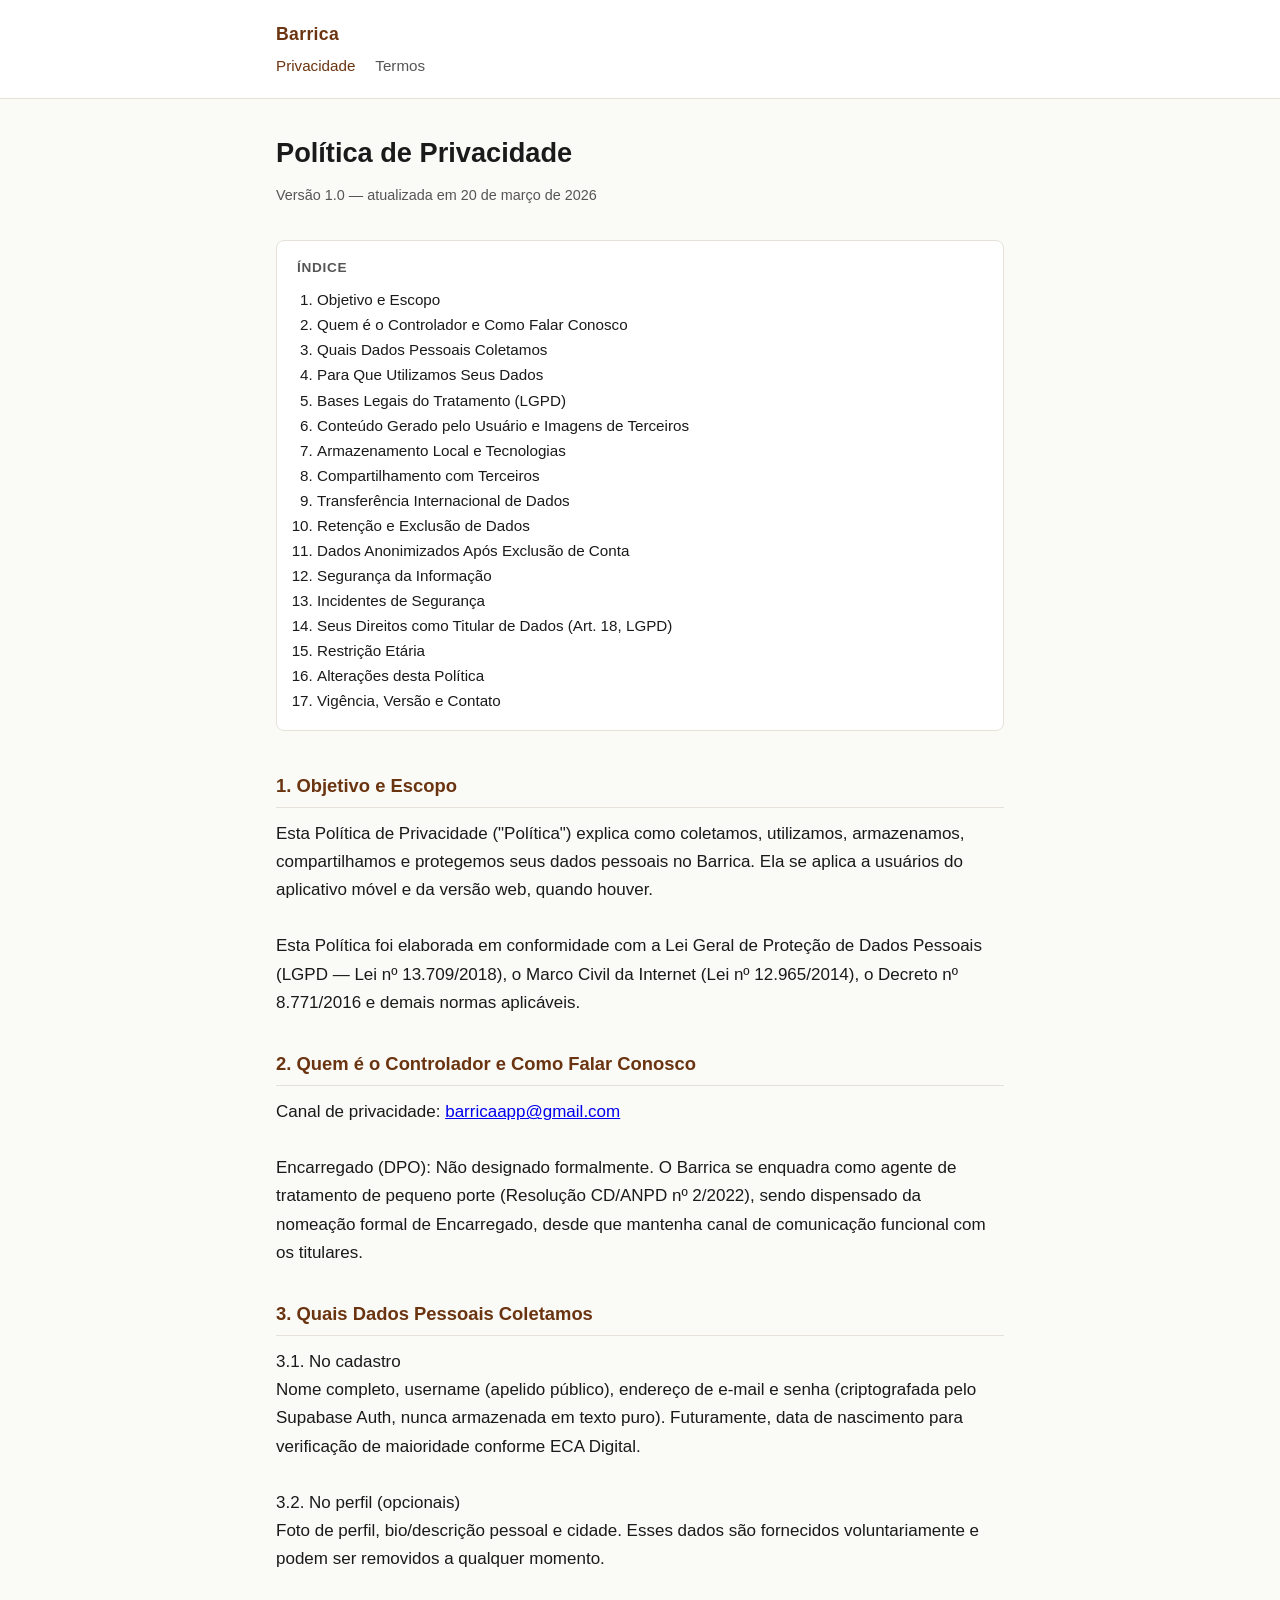
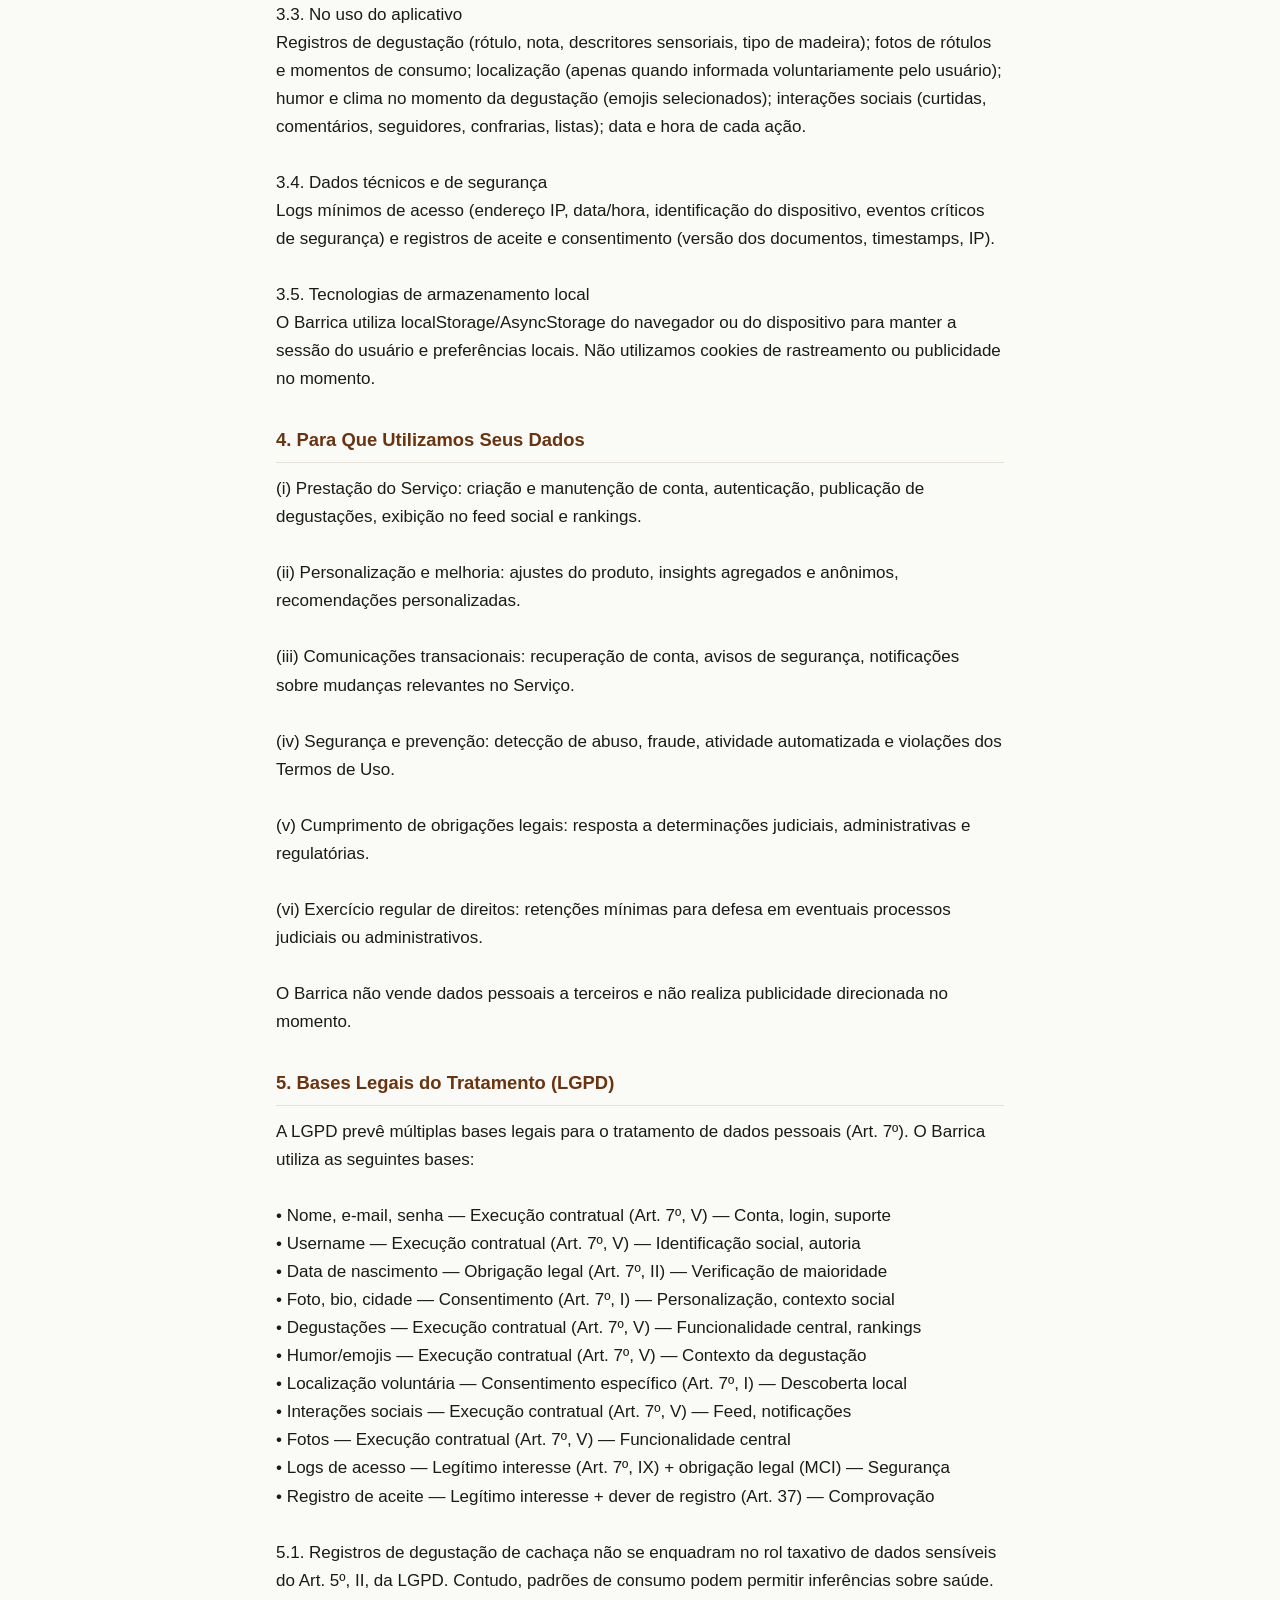
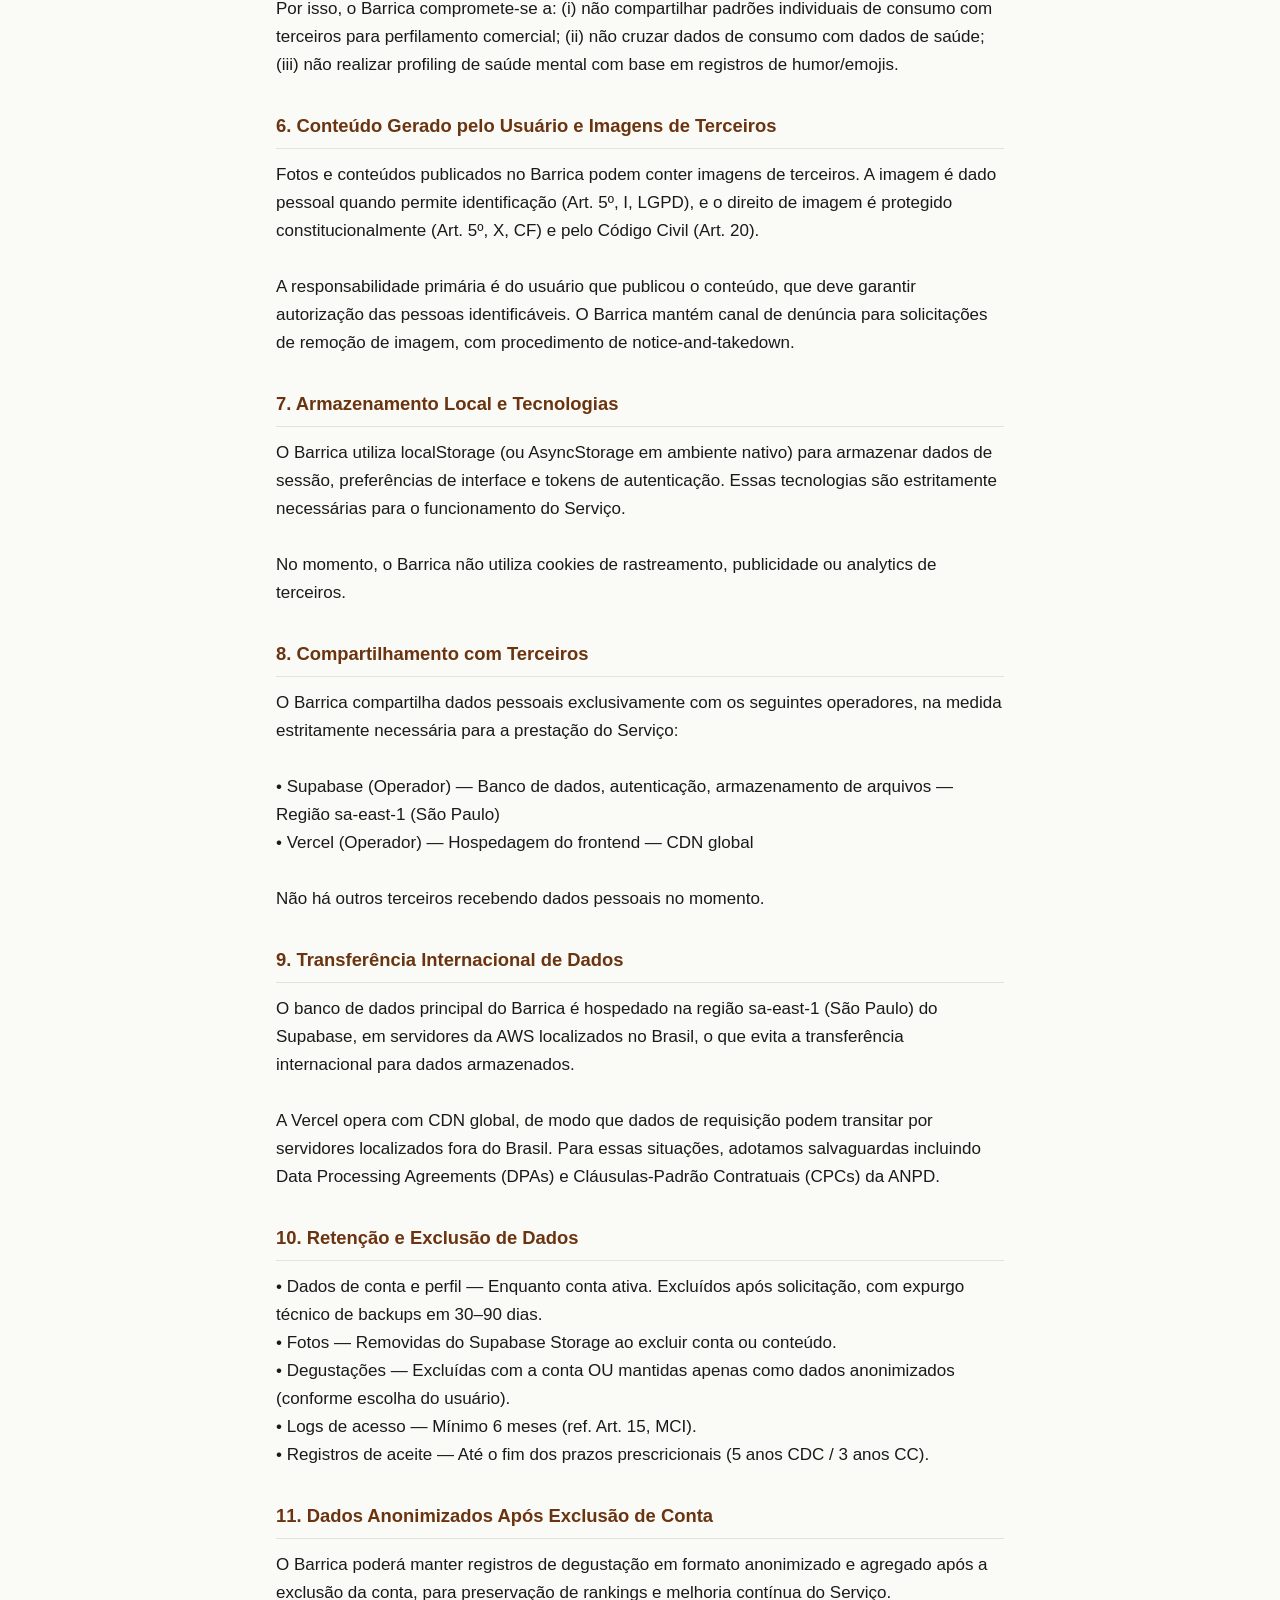
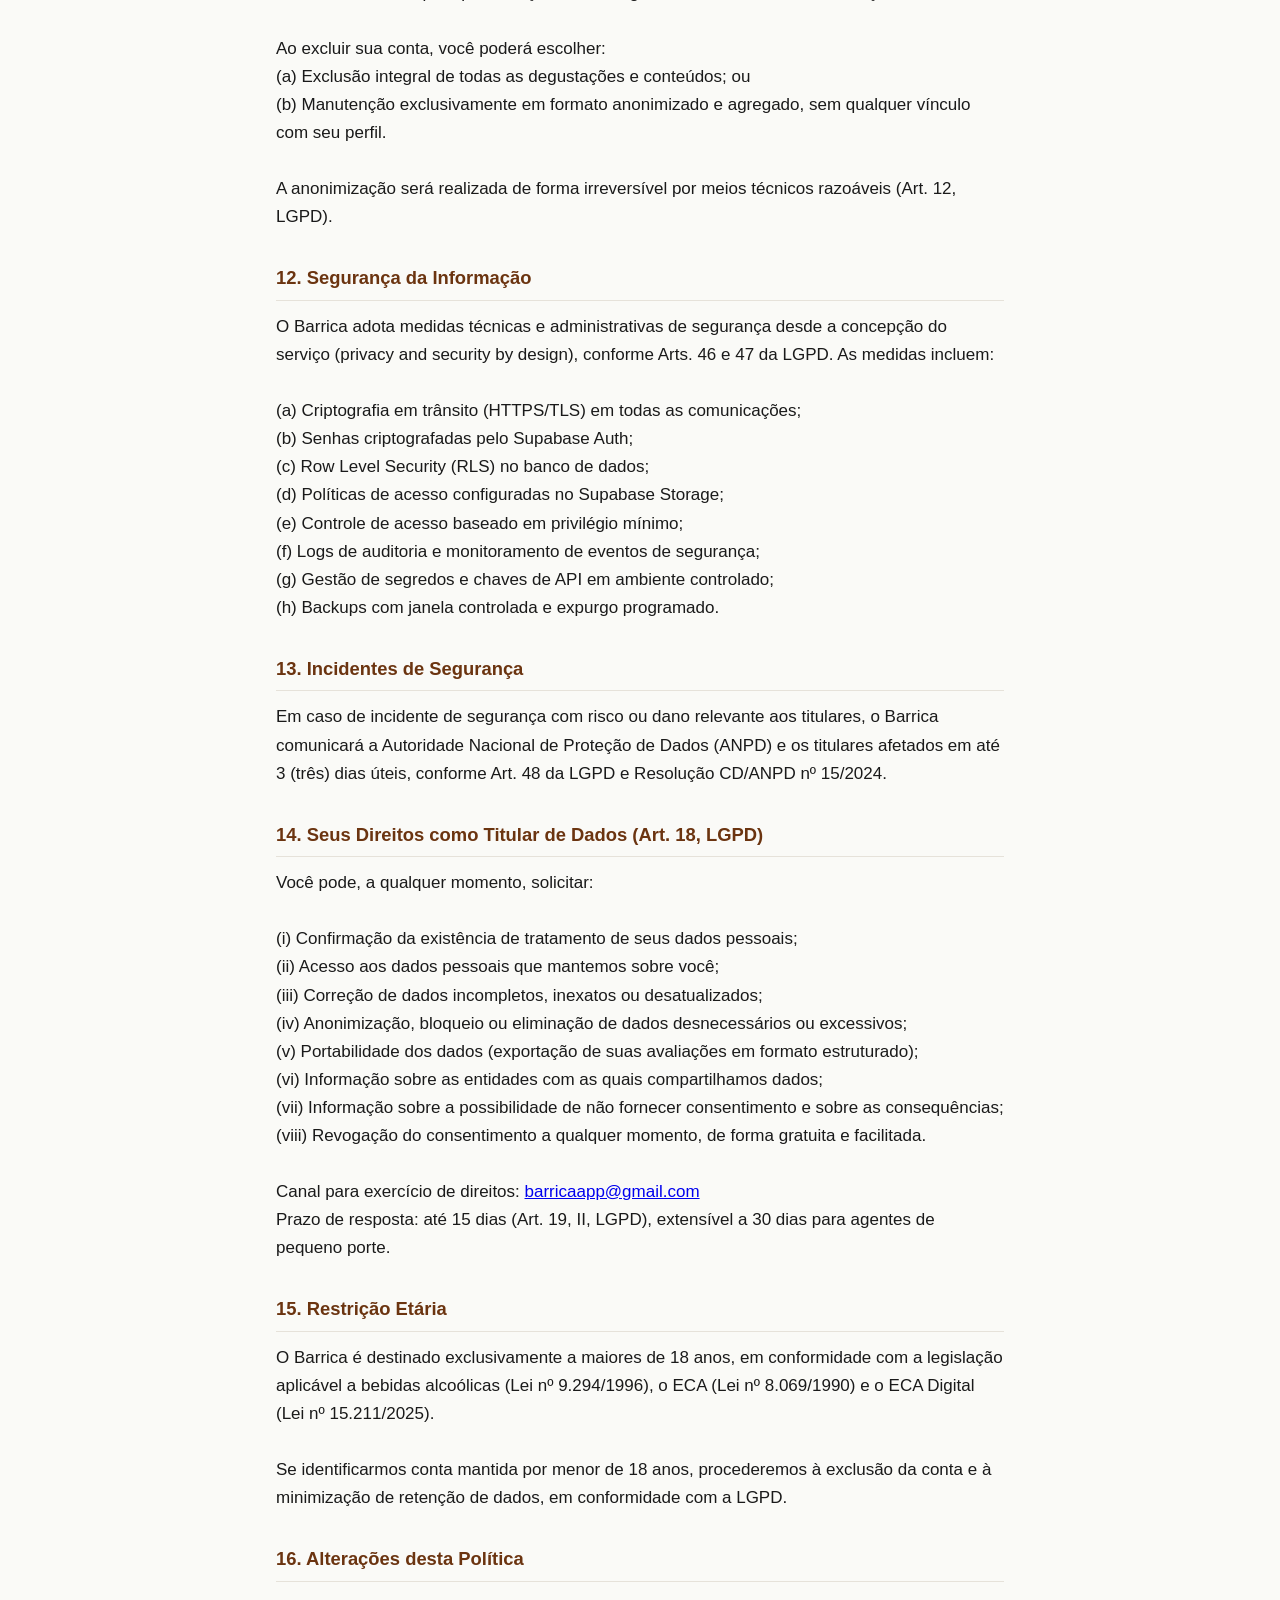
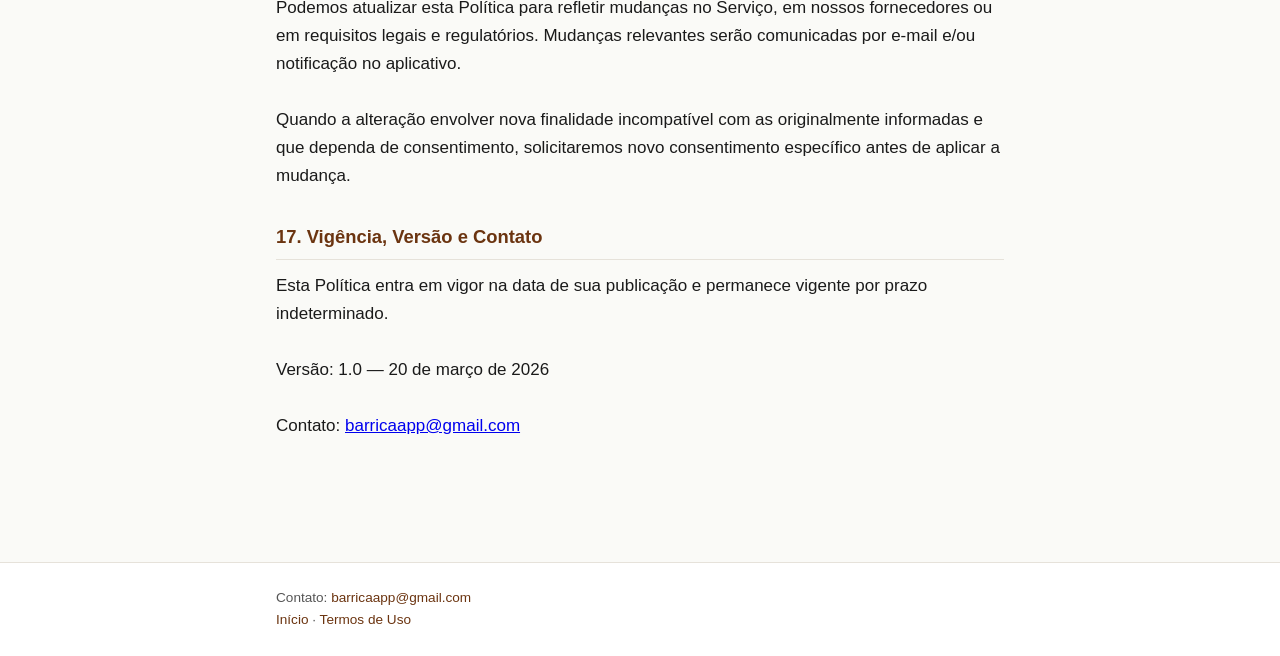
==== privacy.html @ d05d8abc "chore: initial commit Static site hosting Barrica's legal documents (Privacy Policy and Terms of Use" ====
<!DOCTYPE html>
<html lang="pt-BR">
<head>
  <meta charset="UTF-8" />
  <meta name="viewport" content="width=device-width, initial-scale=1.0" />
  <meta name="description" content="Política de Privacidade do Barrica — como coletamos, utilizamos, armazenamos e protegemos seus dados pessoais, em conformidade com a LGPD." />
  <meta name="robots" content="index, follow" />
  <title>Política de Privacidade — Barrica</title>
  <link rel="stylesheet" href="style.css" />
</head>
<body>
  <header>
    <div class="inner">
      <a href="index.html" class="brand">Barrica</a>
      <nav>
        <a href="privacy.html" class="active">Privacidade</a>
        <a href="terms.html">Termos</a>
      </nav>
    </div>
  </header>

  <main>
    <h1>Política de Privacidade</h1>
    <div class="meta">Versão 1.0 — atualizada em 20 de março de 2026</div>

    <nav class="toc" aria-label="Índice da Política de Privacidade">
      <strong>Índice</strong>
      <ol>
        <li><a href="#s1">Objetivo e Escopo</a></li>
        <li><a href="#s2">Quem é o Controlador e Como Falar Conosco</a></li>
        <li><a href="#s3">Quais Dados Pessoais Coletamos</a></li>
        <li><a href="#s4">Para Que Utilizamos Seus Dados</a></li>
        <li><a href="#s5">Bases Legais do Tratamento (LGPD)</a></li>
        <li><a href="#s6">Conteúdo Gerado pelo Usuário e Imagens de Terceiros</a></li>
        <li><a href="#s7">Armazenamento Local e Tecnologias</a></li>
        <li><a href="#s8">Compartilhamento com Terceiros</a></li>
        <li><a href="#s9">Transferência Internacional de Dados</a></li>
        <li><a href="#s10">Retenção e Exclusão de Dados</a></li>
        <li><a href="#s11">Dados Anonimizados Após Exclusão de Conta</a></li>
        <li><a href="#s12">Segurança da Informação</a></li>
        <li><a href="#s13">Incidentes de Segurança</a></li>
        <li><a href="#s14">Seus Direitos como Titular de Dados (Art. 18, LGPD)</a></li>
        <li><a href="#s15">Restrição Etária</a></li>
        <li><a href="#s16">Alterações desta Política</a></li>
        <li><a href="#s17">Vigência, Versão e Contato</a></li>
      </ol>
    </nav>

    <h2 id="s1">1. Objetivo e Escopo</h2>
    <p>Esta Política de Privacidade ("Política") explica como coletamos, utilizamos, armazenamos, compartilhamos e protegemos seus dados pessoais no Barrica. Ela se aplica a usuários do aplicativo móvel e da versão web, quando houver.

Esta Política foi elaborada em conformidade com a Lei Geral de Proteção de Dados Pessoais (LGPD — Lei nº 13.709/2018), o Marco Civil da Internet (Lei nº 12.965/2014), o Decreto nº 8.771/2016 e demais normas aplicáveis.</p>

    <h2 id="s2">2. Quem é o Controlador e Como Falar Conosco</h2>
    <p>Canal de privacidade: <a href="mailto:barricaapp@gmail.com">barricaapp@gmail.com</a>

Encarregado (DPO): Não designado formalmente. O Barrica se enquadra como agente de tratamento de pequeno porte (Resolução CD/ANPD nº 2/2022), sendo dispensado da nomeação formal de Encarregado, desde que mantenha canal de comunicação funcional com os titulares.</p>

    <h2 id="s3">3. Quais Dados Pessoais Coletamos</h2>
    <p>3.1. No cadastro
Nome completo, username (apelido público), endereço de e-mail e senha (criptografada pelo Supabase Auth, nunca armazenada em texto puro). Futuramente, data de nascimento para verificação de maioridade conforme ECA Digital.

3.2. No perfil (opcionais)
Foto de perfil, bio/descrição pessoal e cidade. Esses dados são fornecidos voluntariamente e podem ser removidos a qualquer momento.

3.3. No uso do aplicativo
Registros de degustação (rótulo, nota, descritores sensoriais, tipo de madeira); fotos de rótulos e momentos de consumo; localização (apenas quando informada voluntariamente pelo usuário); humor e clima no momento da degustação (emojis selecionados); interações sociais (curtidas, comentários, seguidores, confrarias, listas); data e hora de cada ação.

3.4. Dados técnicos e de segurança
Logs mínimos de acesso (endereço IP, data/hora, identificação do dispositivo, eventos críticos de segurança) e registros de aceite e consentimento (versão dos documentos, timestamps, IP).

3.5. Tecnologias de armazenamento local
O Barrica utiliza localStorage/AsyncStorage do navegador ou do dispositivo para manter a sessão do usuário e preferências locais. Não utilizamos cookies de rastreamento ou publicidade no momento.</p>

    <h2 id="s4">4. Para Que Utilizamos Seus Dados</h2>
    <p>(i) Prestação do Serviço: criação e manutenção de conta, autenticação, publicação de degustações, exibição no feed social e rankings.

(ii) Personalização e melhoria: ajustes do produto, insights agregados e anônimos, recomendações personalizadas.

(iii) Comunicações transacionais: recuperação de conta, avisos de segurança, notificações sobre mudanças relevantes no Serviço.

(iv) Segurança e prevenção: detecção de abuso, fraude, atividade automatizada e violações dos Termos de Uso.

(v) Cumprimento de obrigações legais: resposta a determinações judiciais, administrativas e regulatórias.

(vi) Exercício regular de direitos: retenções mínimas para defesa em eventuais processos judiciais ou administrativos.

O Barrica não vende dados pessoais a terceiros e não realiza publicidade direcionada no momento.</p>

    <h2 id="s5">5. Bases Legais do Tratamento (LGPD)</h2>
    <p>A LGPD prevê múltiplas bases legais para o tratamento de dados pessoais (Art. 7º). O Barrica utiliza as seguintes bases:

• Nome, e-mail, senha — Execução contratual (Art. 7º, V) — Conta, login, suporte
• Username — Execução contratual (Art. 7º, V) — Identificação social, autoria
• Data de nascimento — Obrigação legal (Art. 7º, II) — Verificação de maioridade
• Foto, bio, cidade — Consentimento (Art. 7º, I) — Personalização, contexto social
• Degustações — Execução contratual (Art. 7º, V) — Funcionalidade central, rankings
• Humor/emojis — Execução contratual (Art. 7º, V) — Contexto da degustação
• Localização voluntária — Consentimento específico (Art. 7º, I) — Descoberta local
• Interações sociais — Execução contratual (Art. 7º, V) — Feed, notificações
• Fotos — Execução contratual (Art. 7º, V) — Funcionalidade central
• Logs de acesso — Legítimo interesse (Art. 7º, IX) + obrigação legal (MCI) — Segurança
• Registro de aceite — Legítimo interesse + dever de registro (Art. 37) — Comprovação

5.1. Registros de degustação de cachaça não se enquadram no rol taxativo de dados sensíveis do Art. 5º, II, da LGPD. Contudo, padrões de consumo podem permitir inferências sobre saúde. Por isso, o Barrica compromete-se a: (i) não compartilhar padrões individuais de consumo com terceiros para perfilamento comercial; (ii) não cruzar dados de consumo com dados de saúde; (iii) não realizar profiling de saúde mental com base em registros de humor/emojis.</p>

    <h2 id="s6">6. Conteúdo Gerado pelo Usuário e Imagens de Terceiros</h2>
    <p>Fotos e conteúdos publicados no Barrica podem conter imagens de terceiros. A imagem é dado pessoal quando permite identificação (Art. 5º, I, LGPD), e o direito de imagem é protegido constitucionalmente (Art. 5º, X, CF) e pelo Código Civil (Art. 20).

A responsabilidade primária é do usuário que publicou o conteúdo, que deve garantir autorização das pessoas identificáveis. O Barrica mantém canal de denúncia para solicitações de remoção de imagem, com procedimento de notice-and-takedown.</p>

    <h2 id="s7">7. Armazenamento Local e Tecnologias</h2>
    <p>O Barrica utiliza localStorage (ou AsyncStorage em ambiente nativo) para armazenar dados de sessão, preferências de interface e tokens de autenticação. Essas tecnologias são estritamente necessárias para o funcionamento do Serviço.

No momento, o Barrica não utiliza cookies de rastreamento, publicidade ou analytics de terceiros.</p>

    <h2 id="s8">8. Compartilhamento com Terceiros</h2>
    <p>O Barrica compartilha dados pessoais exclusivamente com os seguintes operadores, na medida estritamente necessária para a prestação do Serviço:

• Supabase (Operador) — Banco de dados, autenticação, armazenamento de arquivos — Região sa-east-1 (São Paulo)
• Vercel (Operador) — Hospedagem do frontend — CDN global

Não há outros terceiros recebendo dados pessoais no momento.</p>

    <h2 id="s9">9. Transferência Internacional de Dados</h2>
    <p>O banco de dados principal do Barrica é hospedado na região sa-east-1 (São Paulo) do Supabase, em servidores da AWS localizados no Brasil, o que evita a transferência internacional para dados armazenados.

A Vercel opera com CDN global, de modo que dados de requisição podem transitar por servidores localizados fora do Brasil. Para essas situações, adotamos salvaguardas incluindo Data Processing Agreements (DPAs) e Cláusulas-Padrão Contratuais (CPCs) da ANPD.</p>

    <h2 id="s10">10. Retenção e Exclusão de Dados</h2>
    <p>• Dados de conta e perfil — Enquanto conta ativa. Excluídos após solicitação, com expurgo técnico de backups em 30–90 dias.
• Fotos — Removidas do Supabase Storage ao excluir conta ou conteúdo.
• Degustações — Excluídas com a conta OU mantidas apenas como dados anonimizados (conforme escolha do usuário).
• Logs de acesso — Mínimo 6 meses (ref. Art. 15, MCI).
• Registros de aceite — Até o fim dos prazos prescricionais (5 anos CDC / 3 anos CC).</p>

    <h2 id="s11">11. Dados Anonimizados Após Exclusão de Conta</h2>
    <p>O Barrica poderá manter registros de degustação em formato anonimizado e agregado após a exclusão da conta, para preservação de rankings e melhoria contínua do Serviço.

Ao excluir sua conta, você poderá escolher:
(a) Exclusão integral de todas as degustações e conteúdos; ou
(b) Manutenção exclusivamente em formato anonimizado e agregado, sem qualquer vínculo com seu perfil.

A anonimização será realizada de forma irreversível por meios técnicos razoáveis (Art. 12, LGPD).</p>

    <h2 id="s12">12. Segurança da Informação</h2>
    <p>O Barrica adota medidas técnicas e administrativas de segurança desde a concepção do serviço (privacy and security by design), conforme Arts. 46 e 47 da LGPD. As medidas incluem:

(a) Criptografia em trânsito (HTTPS/TLS) em todas as comunicações;
(b) Senhas criptografadas pelo Supabase Auth;
(c) Row Level Security (RLS) no banco de dados;
(d) Políticas de acesso configuradas no Supabase Storage;
(e) Controle de acesso baseado em privilégio mínimo;
(f) Logs de auditoria e monitoramento de eventos de segurança;
(g) Gestão de segredos e chaves de API em ambiente controlado;
(h) Backups com janela controlada e expurgo programado.</p>

    <h2 id="s13">13. Incidentes de Segurança</h2>
    <p>Em caso de incidente de segurança com risco ou dano relevante aos titulares, o Barrica comunicará a Autoridade Nacional de Proteção de Dados (ANPD) e os titulares afetados em até 3 (três) dias úteis, conforme Art. 48 da LGPD e Resolução CD/ANPD nº 15/2024.</p>

    <h2 id="s14">14. Seus Direitos como Titular de Dados (Art. 18, LGPD)</h2>
    <p>Você pode, a qualquer momento, solicitar:

(i) Confirmação da existência de tratamento de seus dados pessoais;
(ii) Acesso aos dados pessoais que mantemos sobre você;
(iii) Correção de dados incompletos, inexatos ou desatualizados;
(iv) Anonimização, bloqueio ou eliminação de dados desnecessários ou excessivos;
(v) Portabilidade dos dados (exportação de suas avaliações em formato estruturado);
(vi) Informação sobre as entidades com as quais compartilhamos dados;
(vii) Informação sobre a possibilidade de não fornecer consentimento e sobre as consequências;
(viii) Revogação do consentimento a qualquer momento, de forma gratuita e facilitada.

Canal para exercício de direitos: <a href="mailto:barricaapp@gmail.com">barricaapp@gmail.com</a>
Prazo de resposta: até 15 dias (Art. 19, II, LGPD), extensível a 30 dias para agentes de pequeno porte.</p>

    <h2 id="s15">15. Restrição Etária</h2>
    <p>O Barrica é destinado exclusivamente a maiores de 18 anos, em conformidade com a legislação aplicável a bebidas alcoólicas (Lei nº 9.294/1996), o ECA (Lei nº 8.069/1990) e o ECA Digital (Lei nº 15.211/2025).

Se identificarmos conta mantida por menor de 18 anos, procederemos à exclusão da conta e à minimização de retenção de dados, em conformidade com a LGPD.</p>

    <h2 id="s16">16. Alterações desta Política</h2>
    <p>Podemos atualizar esta Política para refletir mudanças no Serviço, em nossos fornecedores ou em requisitos legais e regulatórios. Mudanças relevantes serão comunicadas por e-mail e/ou notificação no aplicativo.

Quando a alteração envolver nova finalidade incompatível com as originalmente informadas e que dependa de consentimento, solicitaremos novo consentimento específico antes de aplicar a mudança.</p>

    <h2 id="s17">17. Vigência, Versão e Contato</h2>
    <p>Esta Política entra em vigor na data de sua publicação e permanece vigente por prazo indeterminado.

Versão: 1.0 — 20 de março de 2026

Contato: <a href="mailto:barricaapp@gmail.com">barricaapp@gmail.com</a></p>
  </main>

  <footer>
    <div class="inner">
      Contato: <a href="mailto:barricaapp@gmail.com">barricaapp@gmail.com</a>
      <br />
      <a href="index.html">Início</a> · <a href="terms.html">Termos de Uso</a>
    </div>
  </footer>
</body>
</html>
---- style.css ----
/* Barrica — Documentos Legais
 * Estilo sóbrio, mobile-first, sem dependências externas.
 */

:root {
  --bg: #fafaf7;
  --surface: #ffffff;
  --text: #1a1a1a;
  --text-muted: #555;
  --accent: #6b3410; /* tom madeira/cachaça */
  --accent-soft: #b87a3d;
  --border: #e6e2da;
  --max-width: 760px;
}

* {
  box-sizing: border-box;
}

html {
  -webkit-text-size-adjust: 100%;
}

body {
  margin: 0;
  padding: 0;
  background: var(--bg);
  color: var(--text);
  font-family: -apple-system, BlinkMacSystemFont, "Segoe UI", Roboto, "Helvetica Neue", Arial, sans-serif;
  font-size: 17px;
  line-height: 1.65;
}

header {
  background: var(--surface);
  border-bottom: 1px solid var(--border);
  padding: 1.25rem 1rem;
}

header .inner,
main,
footer .inner {
  max-width: var(--max-width);
  margin: 0 auto;
  padding: 0 1rem;
}

header .brand {
  font-size: 1.1rem;
  font-weight: 600;
  color: var(--accent);
  letter-spacing: 0.02em;
  text-decoration: none;
  display: inline-block;
}

header .brand:hover {
  color: var(--accent-soft);
}

header nav {
  margin-top: 0.25rem;
  font-size: 0.95rem;
}

header nav a {
  color: var(--text-muted);
  text-decoration: none;
  margin-right: 1rem;
}

header nav a:hover,
header nav a.active {
  color: var(--accent);
}

main {
  padding: 2rem 1rem 4rem;
}

h1 {
  font-size: 1.7rem;
  margin: 0 0 0.5rem;
  color: var(--text);
  font-weight: 700;
}

h1 + .meta {
  color: var(--text-muted);
  font-size: 0.9rem;
  margin-bottom: 2rem;
}

h2 {
  font-size: 1.15rem;
  margin: 2rem 0 0.75rem;
  color: var(--accent);
  font-weight: 600;
  border-bottom: 1px solid var(--border);
  padding-bottom: 0.4rem;
}

p {
  margin: 0.6rem 0;
  white-space: pre-wrap;
}

.toc {
  background: var(--surface);
  border: 1px solid var(--border);
  border-radius: 8px;
  padding: 1rem 1.25rem;
  margin: 1.5rem 0 2.5rem;
}

.toc strong {
  display: block;
  margin-bottom: 0.5rem;
  color: var(--text-muted);
  font-size: 0.85rem;
  text-transform: uppercase;
  letter-spacing: 0.05em;
}

.toc ol {
  margin: 0;
  padding-left: 1.25rem;
  font-size: 0.95rem;
}

.toc a {
  color: var(--text);
  text-decoration: none;
}

.toc a:hover {
  color: var(--accent);
  text-decoration: underline;
}

footer {
  background: var(--surface);
  border-top: 1px solid var(--border);
  padding: 1.5rem 1rem;
  margin-top: 3rem;
  font-size: 0.85rem;
  color: var(--text-muted);
}

footer a {
  color: var(--accent);
  text-decoration: none;
}

footer a:hover {
  text-decoration: underline;
}

/* Landing (index) */
.hero {
  text-align: center;
  padding: 3rem 1rem 2rem;
}

.hero h1 {
  font-size: 2rem;
  margin-bottom: 0.5rem;
}

.hero p {
  color: var(--text-muted);
  font-size: 1rem;
  white-space: normal;
}

.cards {
  display: grid;
  gap: 1rem;
  grid-template-columns: 1fr;
  margin: 2rem 0;
}

@media (min-width: 600px) {
  .cards {
    grid-template-columns: 1fr 1fr;
  }
}

.card {
  display: block;
  background: var(--surface);
  border: 1px solid var(--border);
  border-radius: 10px;
  padding: 1.5rem;
  text-decoration: none;
  color: var(--text);
  transition: border-color 0.15s, transform 0.15s;
}

.card:hover {
  border-color: var(--accent);
  transform: translateY(-2px);
}

.card h2 {
  margin: 0 0 0.4rem;
  border: none;
  padding: 0;
  font-size: 1.1rem;
  color: var(--accent);
}

.card p {
  margin: 0;
  color: var(--text-muted);
  font-size: 0.95rem;
  white-space: normal;
}
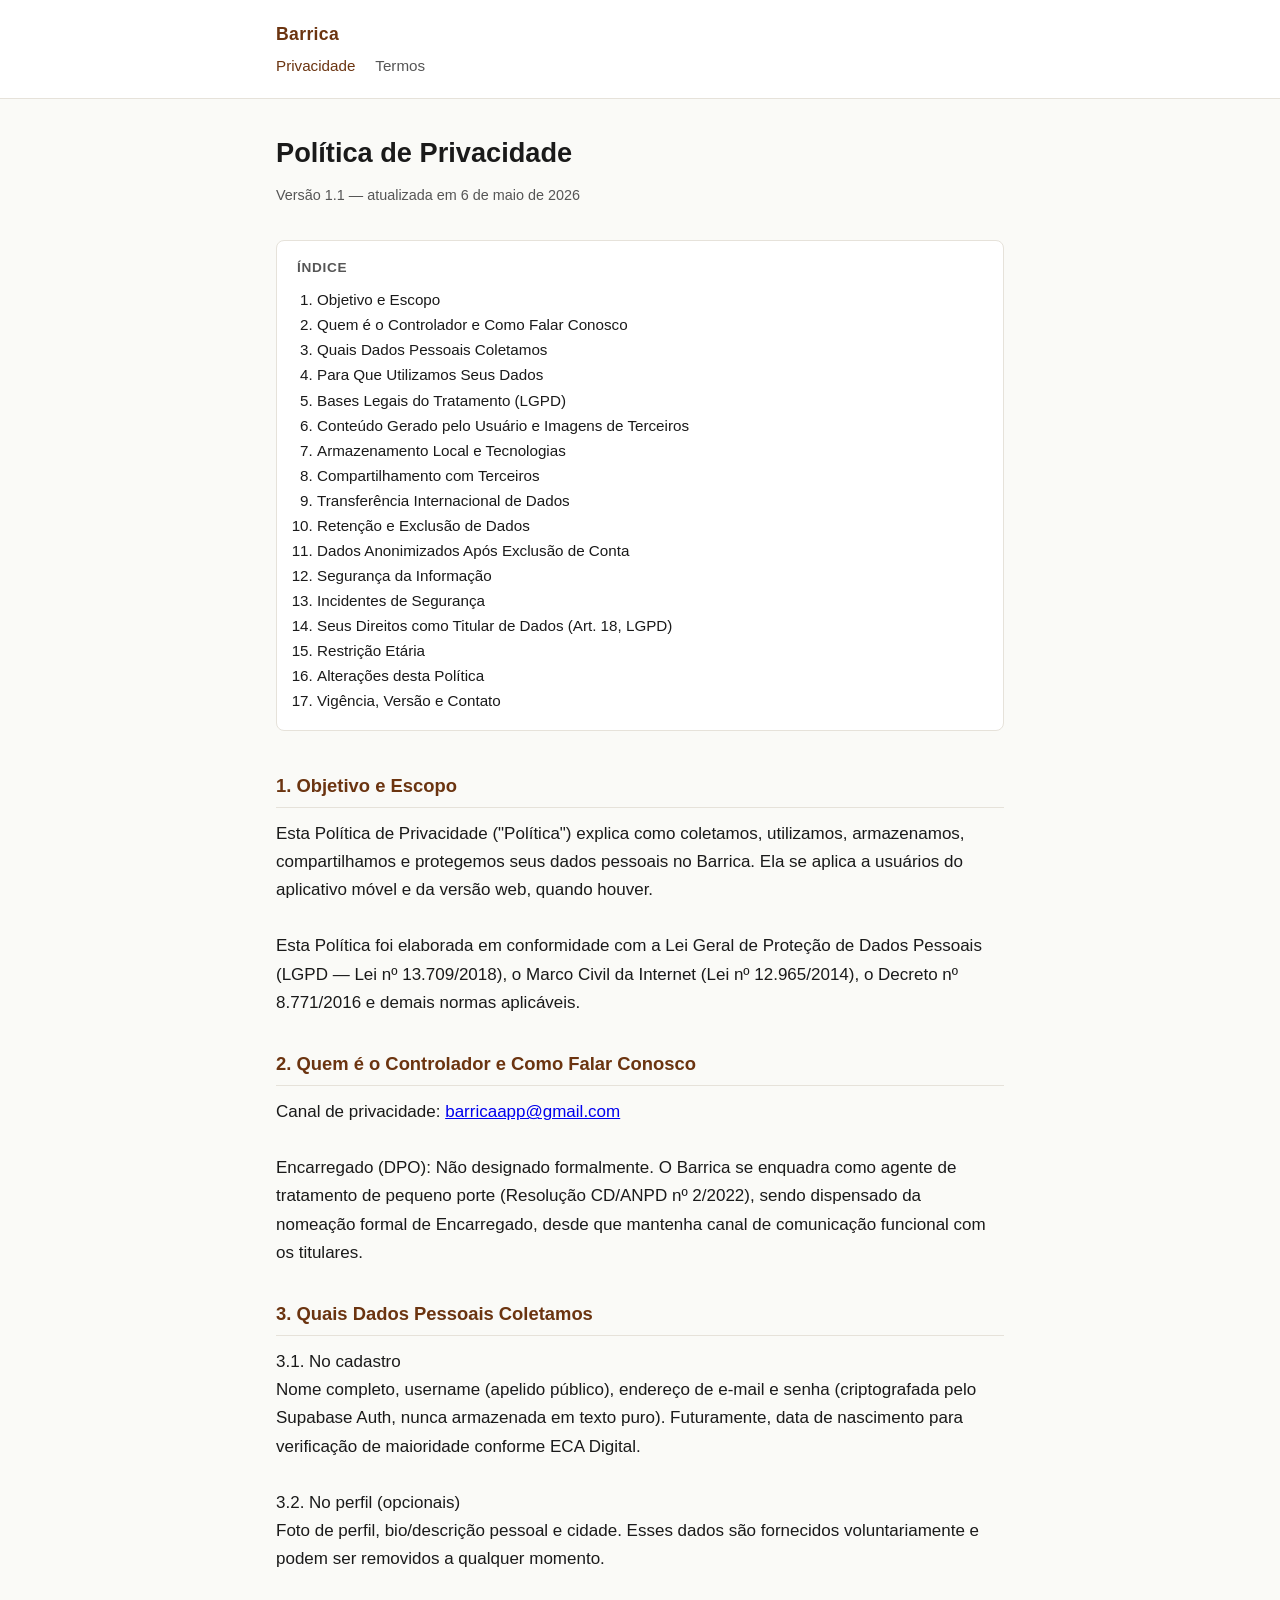
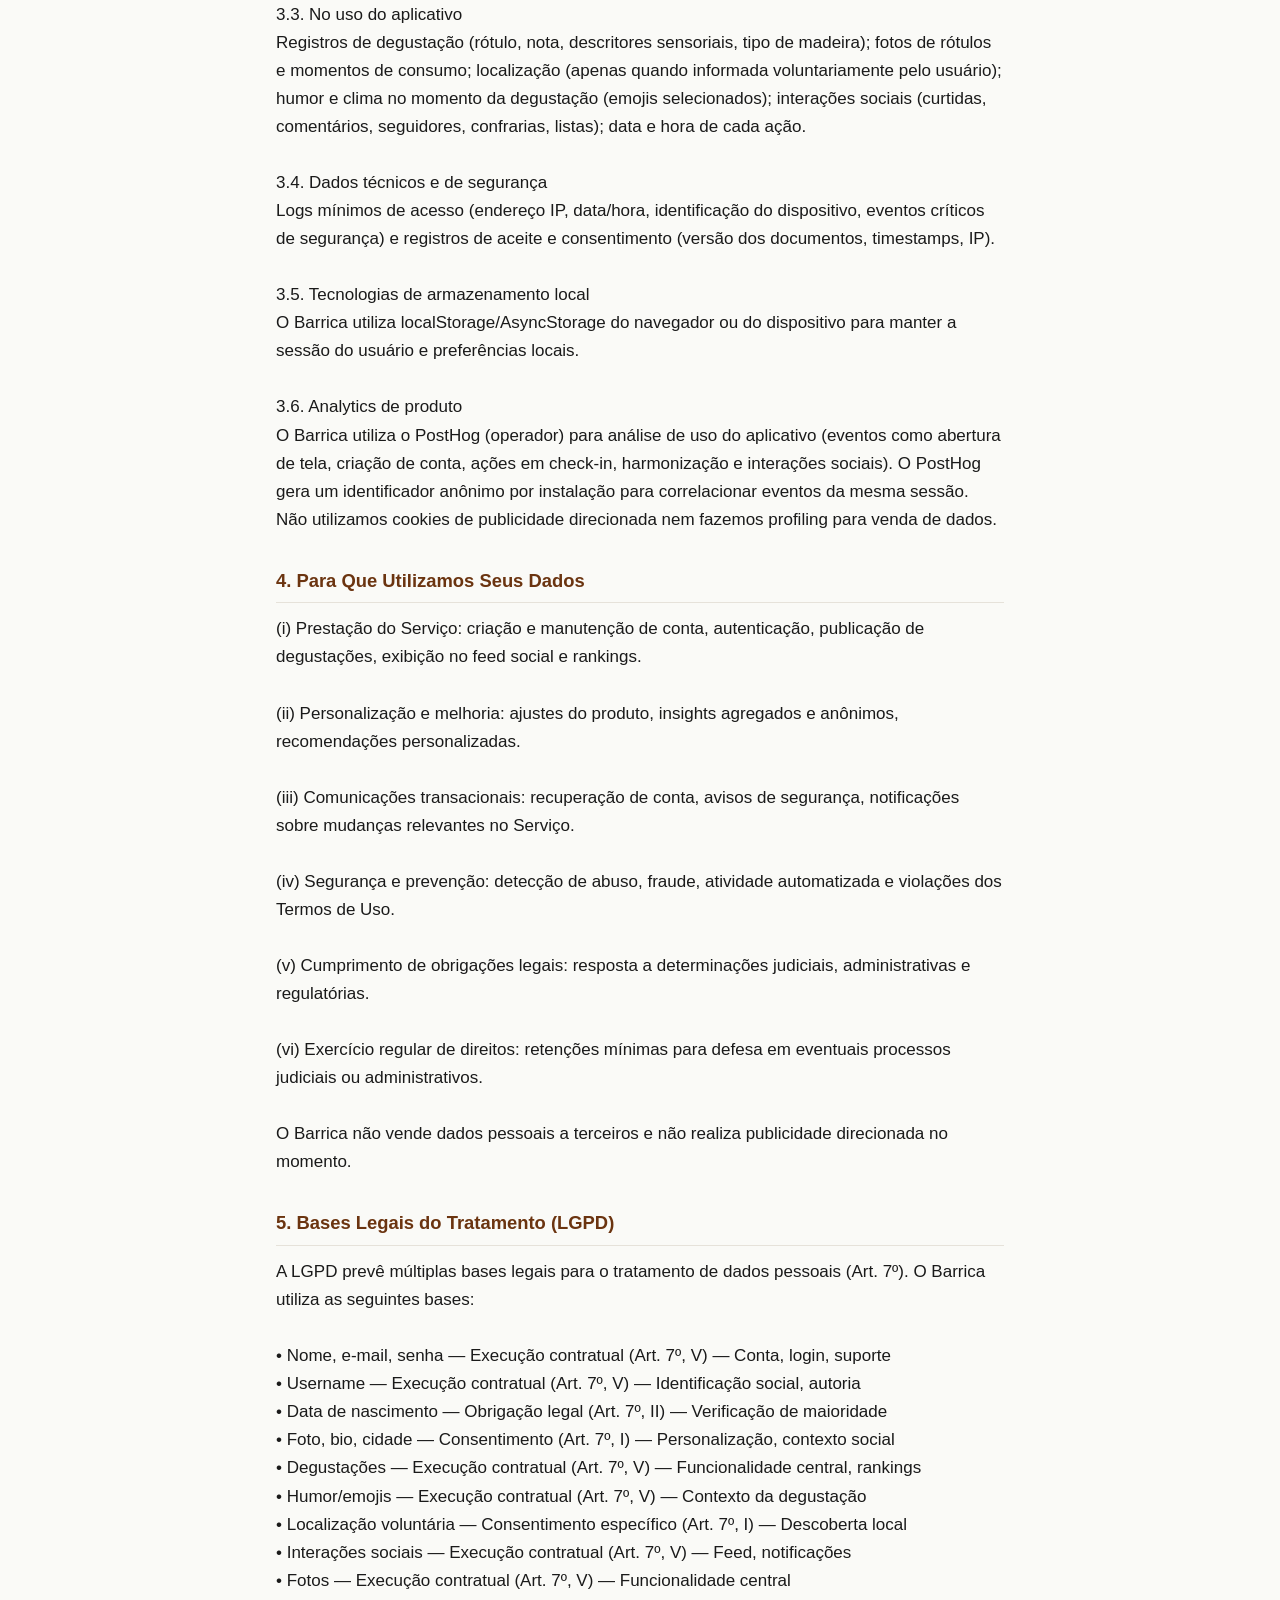
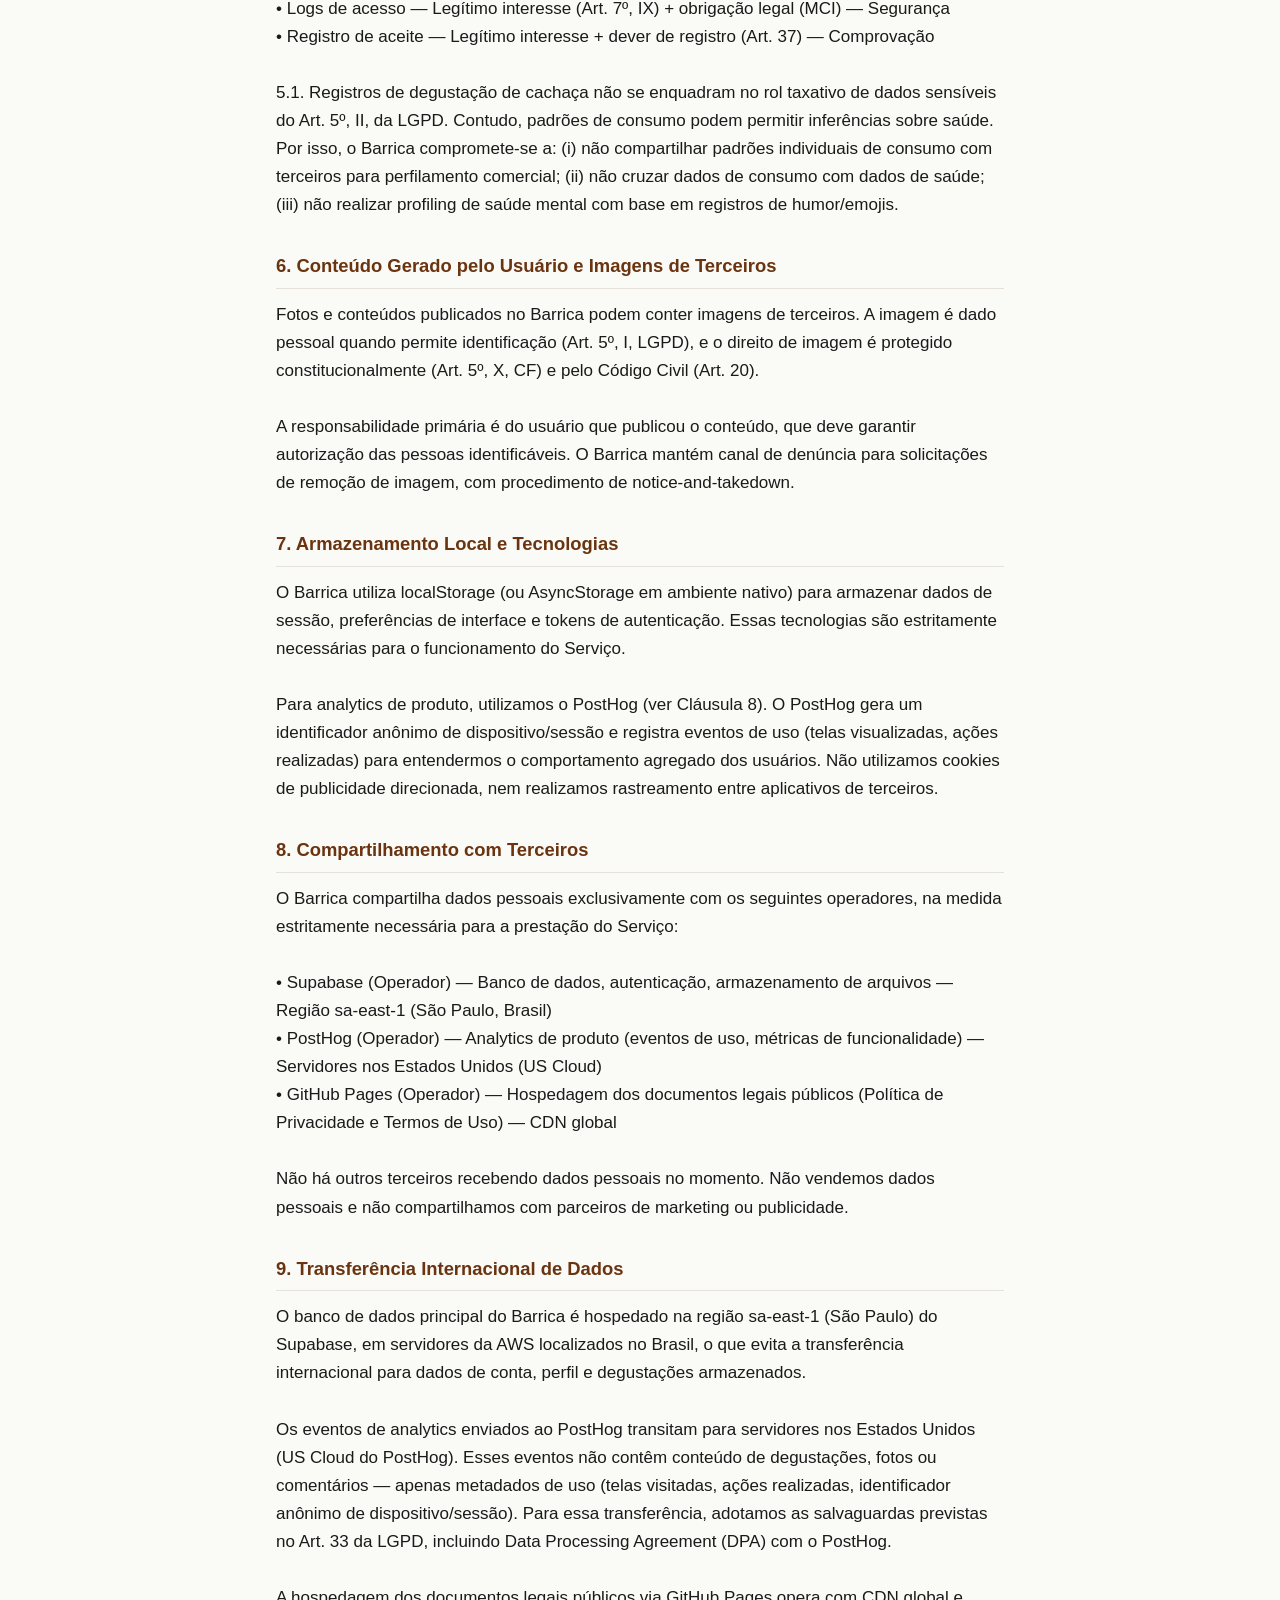
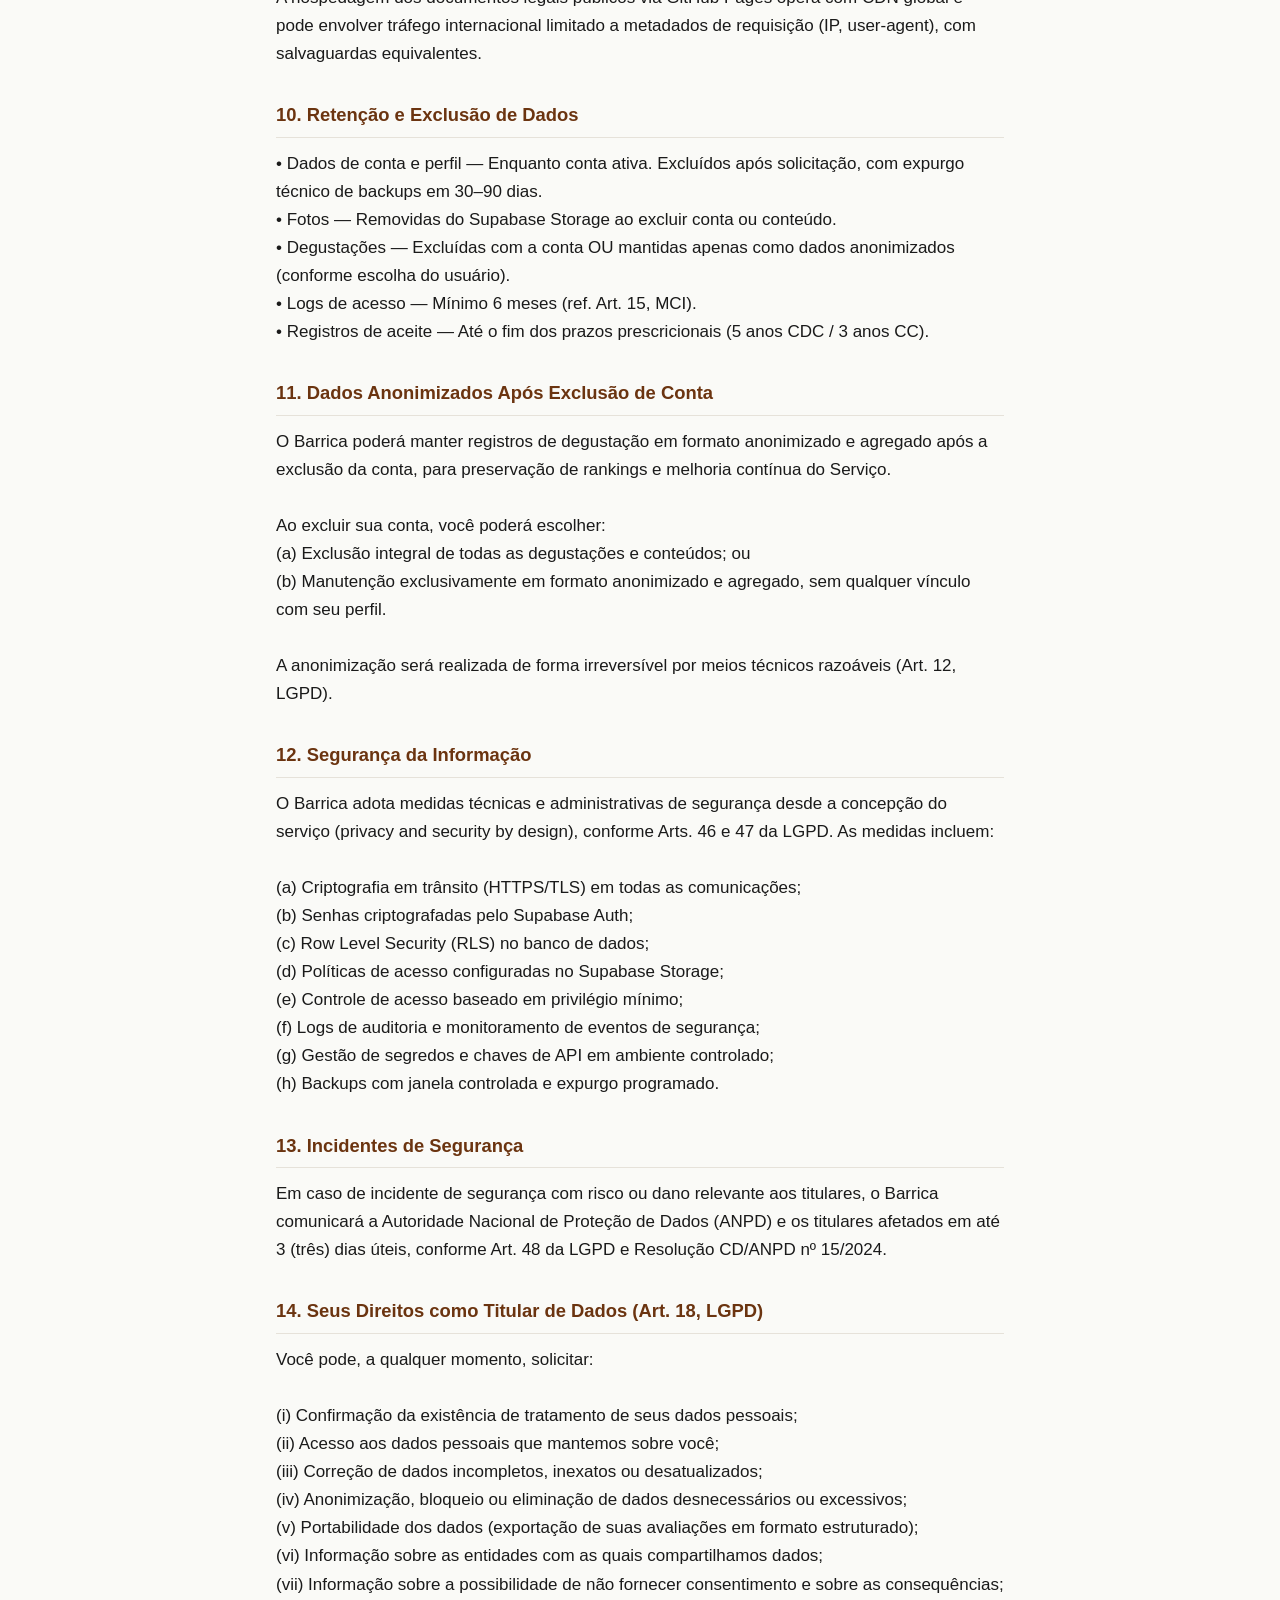
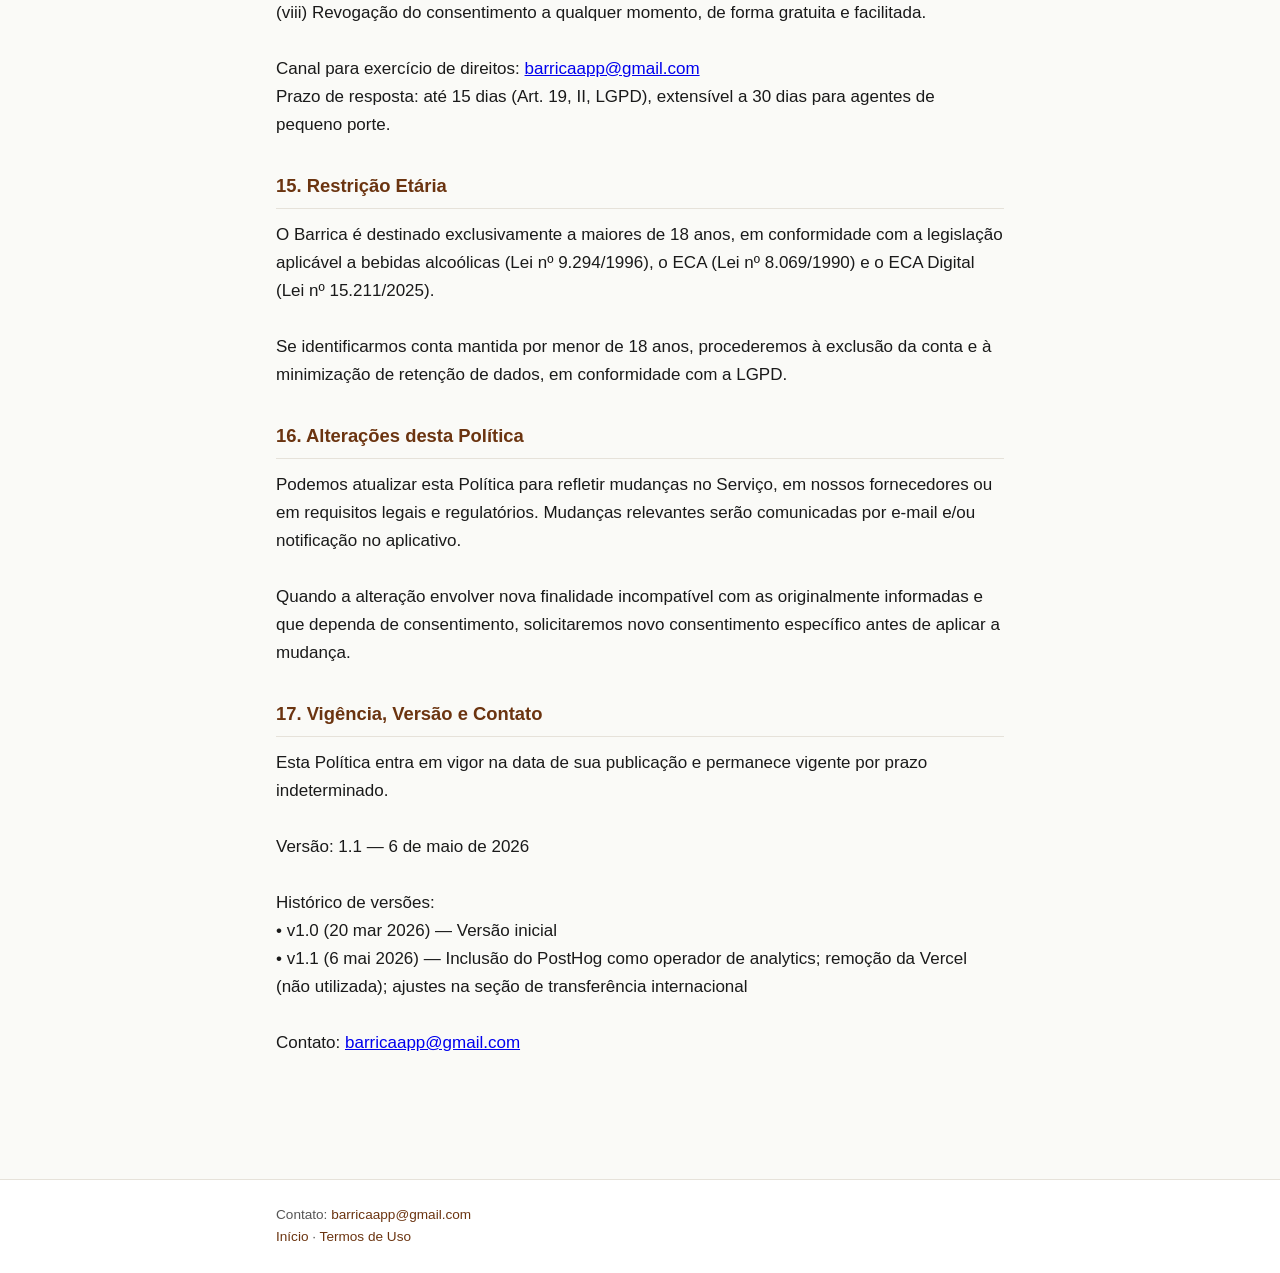
==== commit 5b15be8f: "docs: atualiza privacy.html para v1.1 com PostHog declarado Replica as mudancas feitas em src/legal/" ====
--- a/privacy.html
+++ b/privacy.html
@@ -21,7 +21,7 @@
 
   <main>
     <h1>Política de Privacidade</h1>
-    <div class="meta">Versão 1.0 — atualizada em 20 de março de 2026</div>
+    <div class="meta">Versão 1.1 — atualizada em 6 de maio de 2026</div>
 
     <nav class="toc" aria-label="Índice da Política de Privacidade">
       <strong>Índice</strong>
@@ -70,7 +70,10 @@
 Logs mínimos de acesso (endereço IP, data/hora, identificação do dispositivo, eventos críticos de segurança) e registros de aceite e consentimento (versão dos documentos, timestamps, IP).
 
 3.5. Tecnologias de armazenamento local
-O Barrica utiliza localStorage/AsyncStorage do navegador ou do dispositivo para manter a sessão do usuário e preferências locais. Não utilizamos cookies de rastreamento ou publicidade no momento.</p>
+O Barrica utiliza localStorage/AsyncStorage do navegador ou do dispositivo para manter a sessão do usuário e preferências locais.
+
+3.6. Analytics de produto
+O Barrica utiliza o PostHog (operador) para análise de uso do aplicativo (eventos como abertura de tela, criação de conta, ações em check-in, harmonização e interações sociais). O PostHog gera um identificador anônimo por instalação para correlacionar eventos da mesma sessão. Não utilizamos cookies de publicidade direcionada nem fazemos profiling para venda de dados.</p>
 
     <h2 id="s4">4. Para Que Utilizamos Seus Dados</h2>
     <p>(i) Prestação do Serviço: criação e manutenção de conta, autenticação, publicação de degustações, exibição no feed social e rankings.
@@ -112,20 +115,23 @@
     <h2 id="s7">7. Armazenamento Local e Tecnologias</h2>
     <p>O Barrica utiliza localStorage (ou AsyncStorage em ambiente nativo) para armazenar dados de sessão, preferências de interface e tokens de autenticação. Essas tecnologias são estritamente necessárias para o funcionamento do Serviço.
 
-No momento, o Barrica não utiliza cookies de rastreamento, publicidade ou analytics de terceiros.</p>
+Para analytics de produto, utilizamos o PostHog (ver Cláusula 8). O PostHog gera um identificador anônimo de dispositivo/sessão e registra eventos de uso (telas visualizadas, ações realizadas) para entendermos o comportamento agregado dos usuários. Não utilizamos cookies de publicidade direcionada, nem realizamos rastreamento entre aplicativos de terceiros.</p>
 
     <h2 id="s8">8. Compartilhamento com Terceiros</h2>
     <p>O Barrica compartilha dados pessoais exclusivamente com os seguintes operadores, na medida estritamente necessária para a prestação do Serviço:
 
-• Supabase (Operador) — Banco de dados, autenticação, armazenamento de arquivos — Região sa-east-1 (São Paulo)
-• Vercel (Operador) — Hospedagem do frontend — CDN global
-
-Não há outros terceiros recebendo dados pessoais no momento.</p>
+• Supabase (Operador) — Banco de dados, autenticação, armazenamento de arquivos — Região sa-east-1 (São Paulo, Brasil)
+• PostHog (Operador) — Analytics de produto (eventos de uso, métricas de funcionalidade) — Servidores nos Estados Unidos (US Cloud)
+• GitHub Pages (Operador) — Hospedagem dos documentos legais públicos (Política de Privacidade e Termos de Uso) — CDN global
+
+Não há outros terceiros recebendo dados pessoais no momento. Não vendemos dados pessoais e não compartilhamos com parceiros de marketing ou publicidade.</p>
 
     <h2 id="s9">9. Transferência Internacional de Dados</h2>
-    <p>O banco de dados principal do Barrica é hospedado na região sa-east-1 (São Paulo) do Supabase, em servidores da AWS localizados no Brasil, o que evita a transferência internacional para dados armazenados.
-
-A Vercel opera com CDN global, de modo que dados de requisição podem transitar por servidores localizados fora do Brasil. Para essas situações, adotamos salvaguardas incluindo Data Processing Agreements (DPAs) e Cláusulas-Padrão Contratuais (CPCs) da ANPD.</p>
+    <p>O banco de dados principal do Barrica é hospedado na região sa-east-1 (São Paulo) do Supabase, em servidores da AWS localizados no Brasil, o que evita a transferência internacional para dados de conta, perfil e degustações armazenados.
+
+Os eventos de analytics enviados ao PostHog transitam para servidores nos Estados Unidos (US Cloud do PostHog). Esses eventos não contêm conteúdo de degustações, fotos ou comentários — apenas metadados de uso (telas visitadas, ações realizadas, identificador anônimo de dispositivo/sessão). Para essa transferência, adotamos as salvaguardas previstas no Art. 33 da LGPD, incluindo Data Processing Agreement (DPA) com o PostHog.
+
+A hospedagem dos documentos legais públicos via GitHub Pages opera com CDN global e pode envolver tráfego internacional limitado a metadados de requisição (IP, user-agent), com salvaguardas equivalentes.</p>
 
     <h2 id="s10">10. Retenção e Exclusão de Dados</h2>
     <p>• Dados de conta e perfil — Enquanto conta ativa. Excluídos após solicitação, com expurgo técnico de backups em 30–90 dias.
@@ -186,7 +192,11 @@
     <h2 id="s17">17. Vigência, Versão e Contato</h2>
     <p>Esta Política entra em vigor na data de sua publicação e permanece vigente por prazo indeterminado.
 
-Versão: 1.0 — 20 de março de 2026
+Versão: 1.1 — 6 de maio de 2026
+
+Histórico de versões:
+• v1.0 (20 mar 2026) — Versão inicial
+• v1.1 (6 mai 2026) — Inclusão do PostHog como operador de analytics; remoção da Vercel (não utilizada); ajustes na seção de transferência internacional
 
 Contato: <a href="mailto:barricaapp@gmail.com">barricaapp@gmail.com</a></p>
   </main>
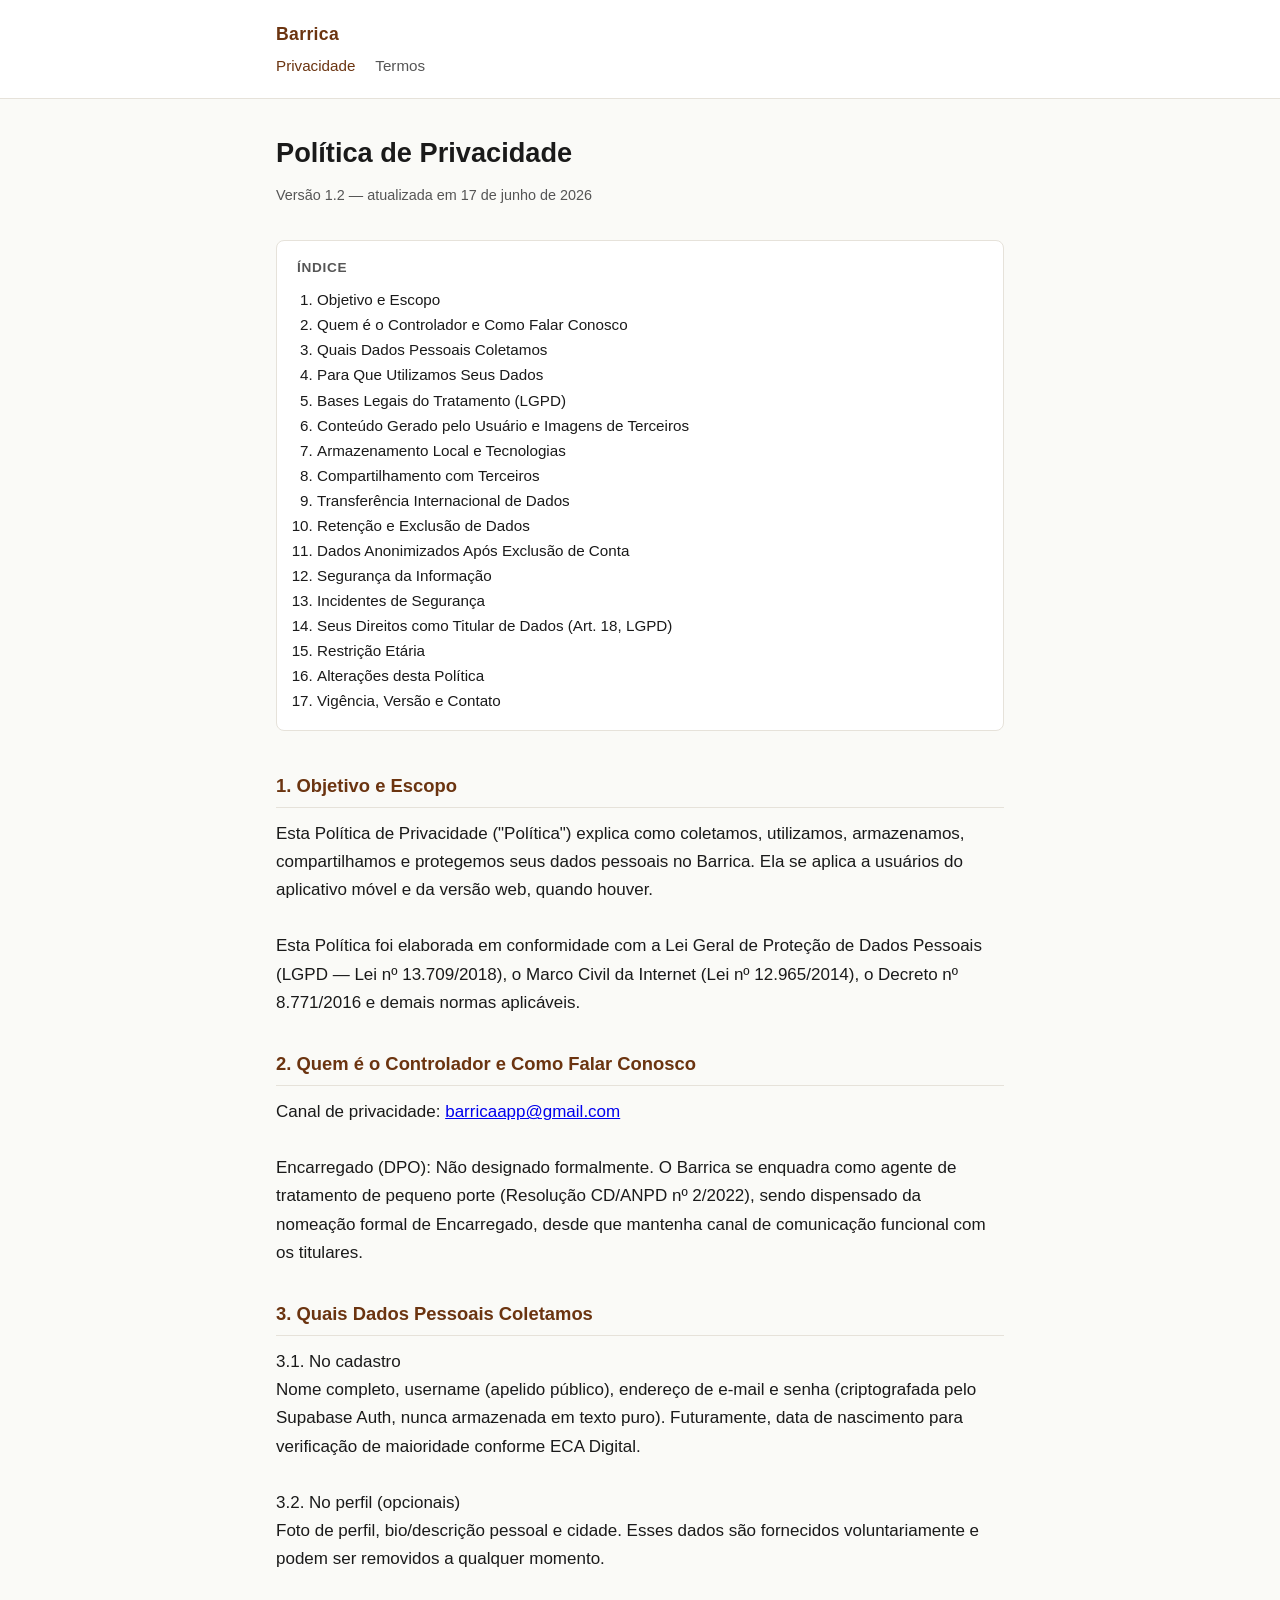
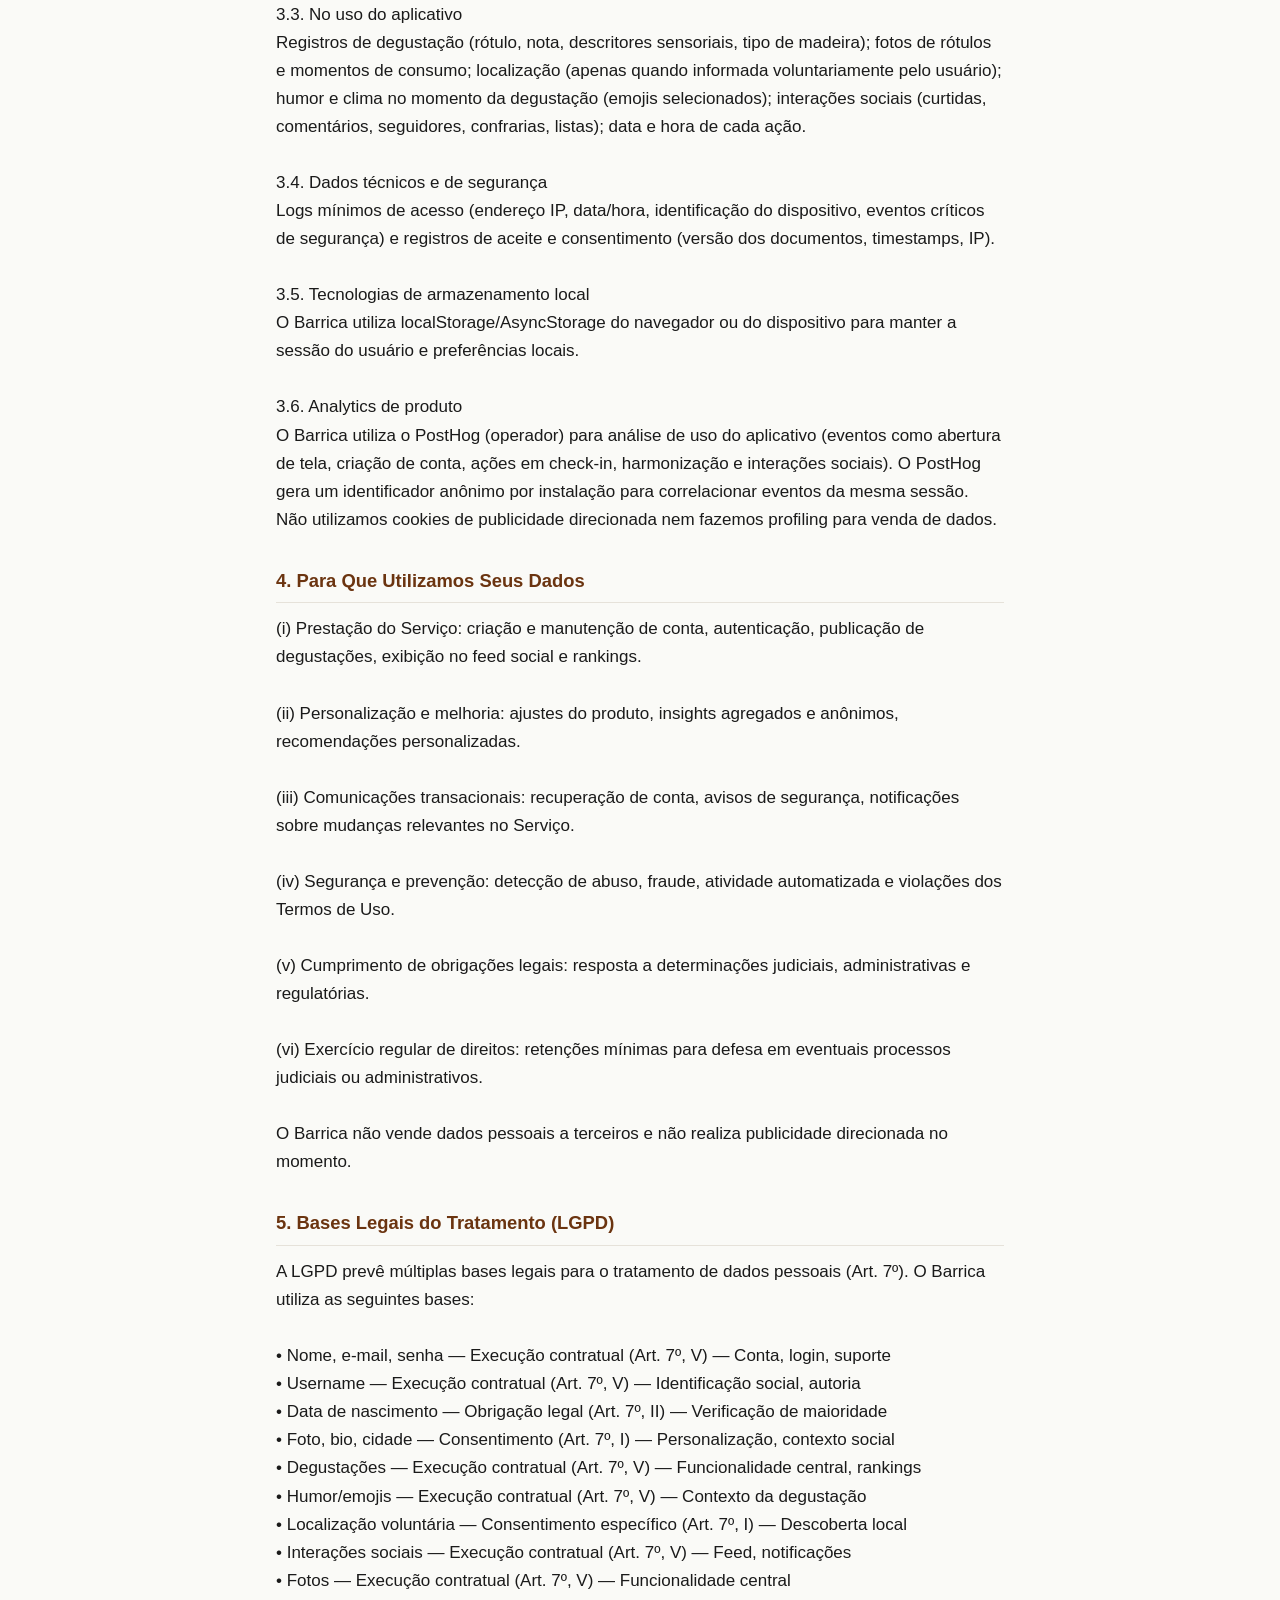
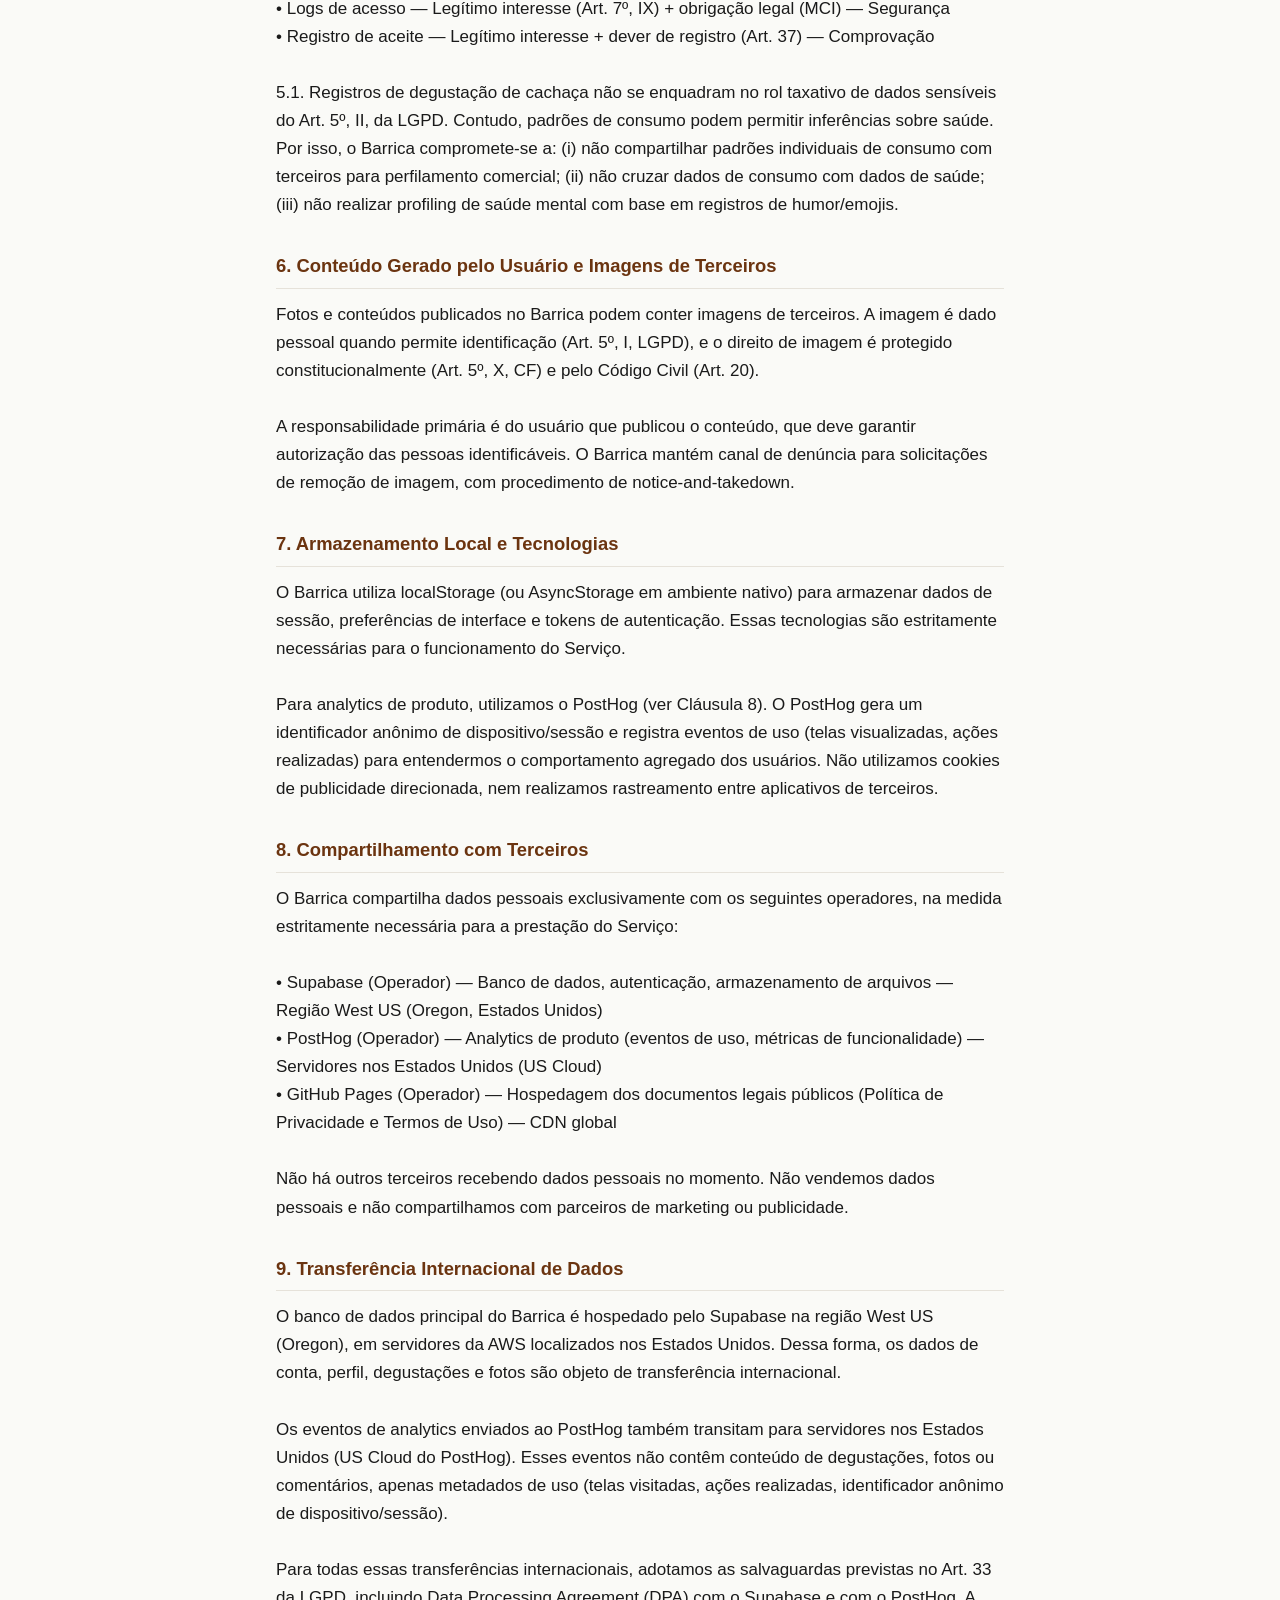
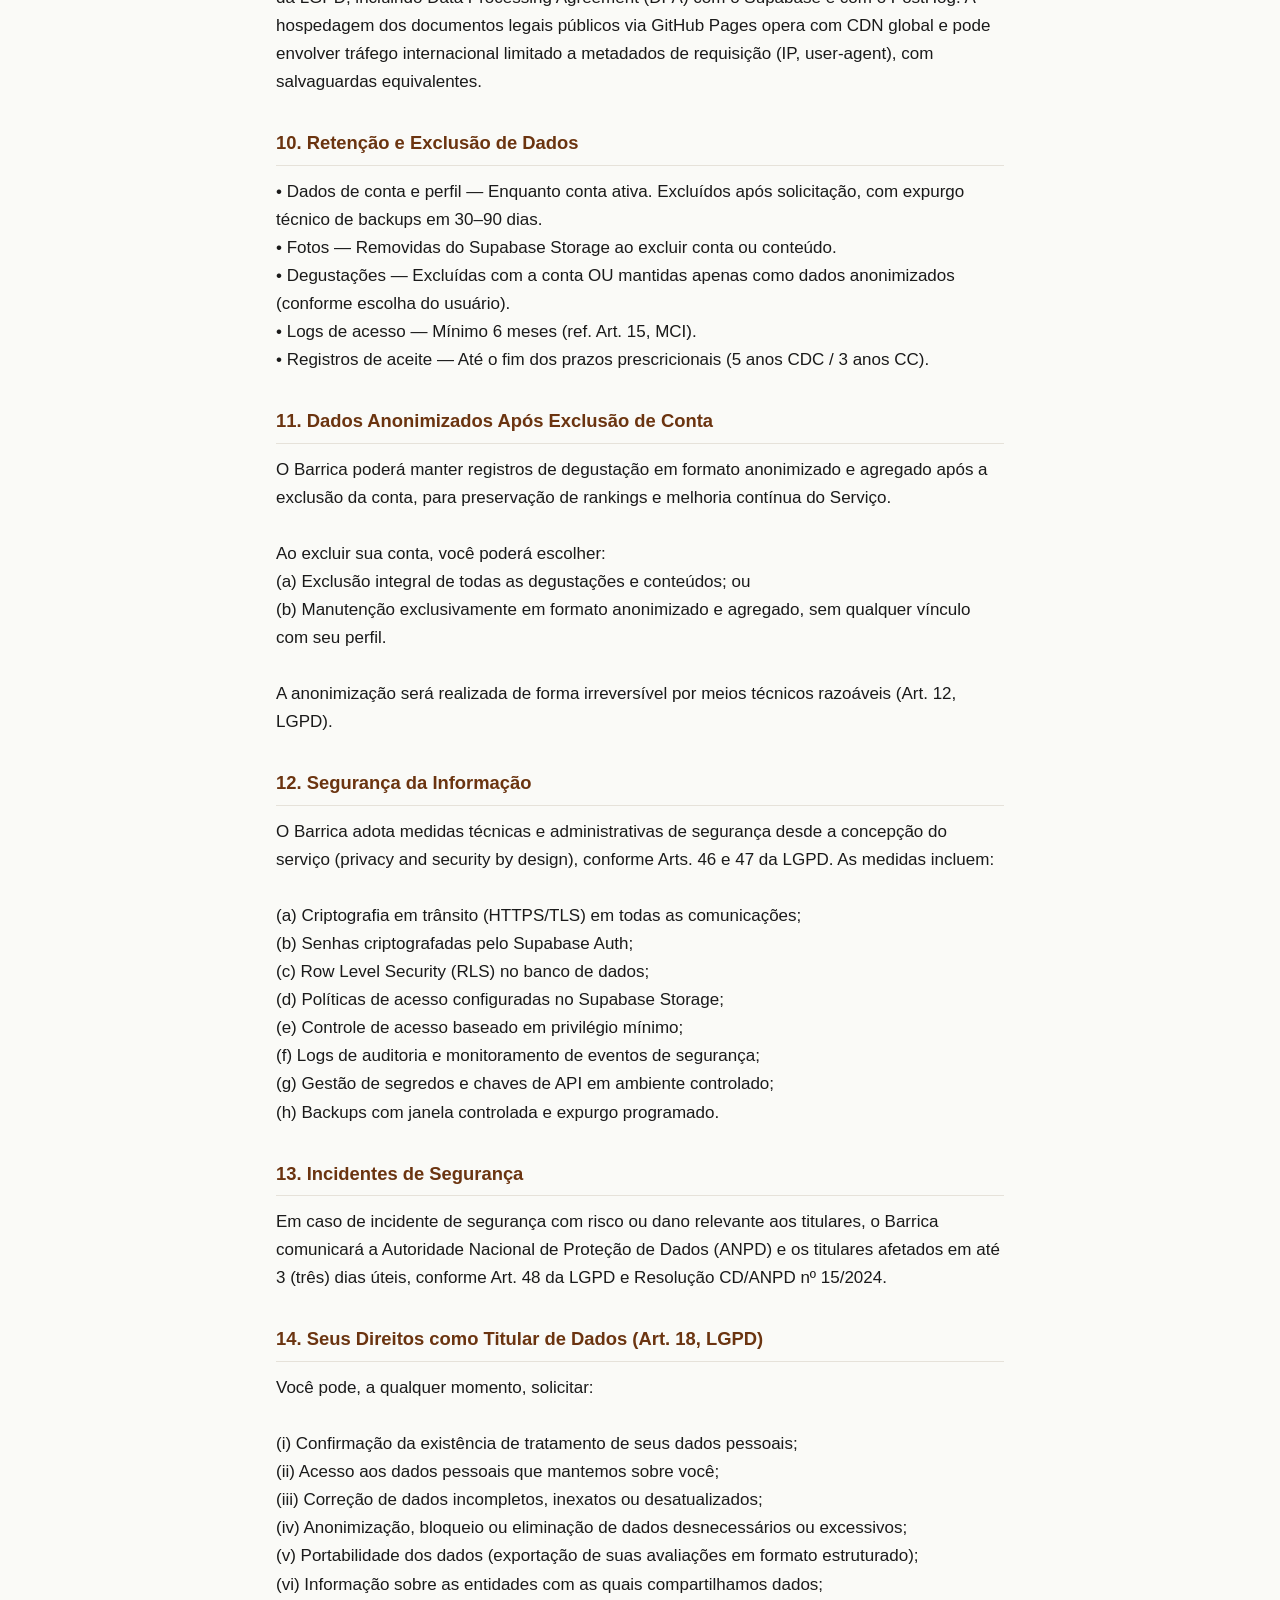
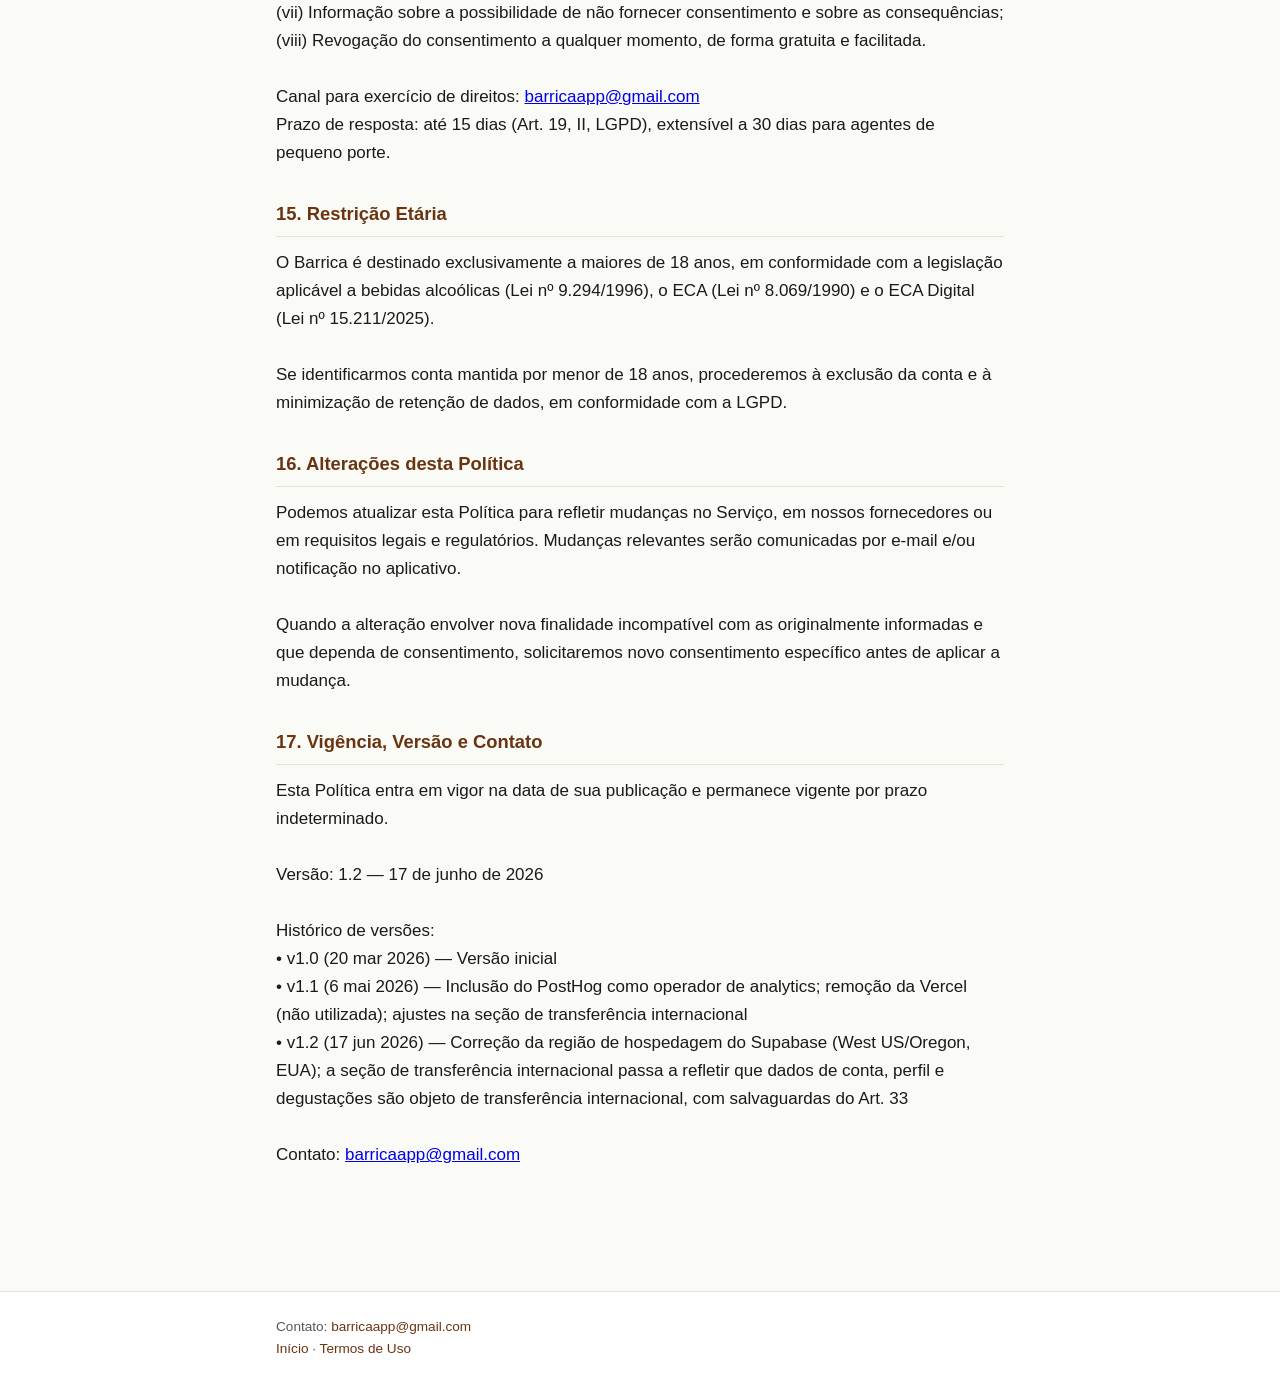
==== commit 006a57a3: "docs: corrige regiao Supabase na politica (v1.2) + alinha README Politica afirmava sa-east-1/SP e qu" ====
--- a/privacy.html
+++ b/privacy.html
@@ -21,7 +21,7 @@
 
   <main>
     <h1>Política de Privacidade</h1>
-    <div class="meta">Versão 1.1 — atualizada em 6 de maio de 2026</div>
+    <div class="meta">Versão 1.2 — atualizada em 17 de junho de 2026</div>
 
     <nav class="toc" aria-label="Índice da Política de Privacidade">
       <strong>Índice</strong>
@@ -120,18 +120,18 @@
     <h2 id="s8">8. Compartilhamento com Terceiros</h2>
     <p>O Barrica compartilha dados pessoais exclusivamente com os seguintes operadores, na medida estritamente necessária para a prestação do Serviço:
 
-• Supabase (Operador) — Banco de dados, autenticação, armazenamento de arquivos — Região sa-east-1 (São Paulo, Brasil)
+• Supabase (Operador) — Banco de dados, autenticação, armazenamento de arquivos — Região West US (Oregon, Estados Unidos)
 • PostHog (Operador) — Analytics de produto (eventos de uso, métricas de funcionalidade) — Servidores nos Estados Unidos (US Cloud)
 • GitHub Pages (Operador) — Hospedagem dos documentos legais públicos (Política de Privacidade e Termos de Uso) — CDN global
 
 Não há outros terceiros recebendo dados pessoais no momento. Não vendemos dados pessoais e não compartilhamos com parceiros de marketing ou publicidade.</p>
 
     <h2 id="s9">9. Transferência Internacional de Dados</h2>
-    <p>O banco de dados principal do Barrica é hospedado na região sa-east-1 (São Paulo) do Supabase, em servidores da AWS localizados no Brasil, o que evita a transferência internacional para dados de conta, perfil e degustações armazenados.
-
-Os eventos de analytics enviados ao PostHog transitam para servidores nos Estados Unidos (US Cloud do PostHog). Esses eventos não contêm conteúdo de degustações, fotos ou comentários — apenas metadados de uso (telas visitadas, ações realizadas, identificador anônimo de dispositivo/sessão). Para essa transferência, adotamos as salvaguardas previstas no Art. 33 da LGPD, incluindo Data Processing Agreement (DPA) com o PostHog.
-
-A hospedagem dos documentos legais públicos via GitHub Pages opera com CDN global e pode envolver tráfego internacional limitado a metadados de requisição (IP, user-agent), com salvaguardas equivalentes.</p>
+    <p>O banco de dados principal do Barrica é hospedado pelo Supabase na região West US (Oregon), em servidores da AWS localizados nos Estados Unidos. Dessa forma, os dados de conta, perfil, degustações e fotos são objeto de transferência internacional.
+
+Os eventos de analytics enviados ao PostHog também transitam para servidores nos Estados Unidos (US Cloud do PostHog). Esses eventos não contêm conteúdo de degustações, fotos ou comentários, apenas metadados de uso (telas visitadas, ações realizadas, identificador anônimo de dispositivo/sessão).
+
+Para todas essas transferências internacionais, adotamos as salvaguardas previstas no Art. 33 da LGPD, incluindo Data Processing Agreement (DPA) com o Supabase e com o PostHog. A hospedagem dos documentos legais públicos via GitHub Pages opera com CDN global e pode envolver tráfego internacional limitado a metadados de requisição (IP, user-agent), com salvaguardas equivalentes.</p>
 
     <h2 id="s10">10. Retenção e Exclusão de Dados</h2>
     <p>• Dados de conta e perfil — Enquanto conta ativa. Excluídos após solicitação, com expurgo técnico de backups em 30–90 dias.
@@ -192,11 +192,12 @@
     <h2 id="s17">17. Vigência, Versão e Contato</h2>
     <p>Esta Política entra em vigor na data de sua publicação e permanece vigente por prazo indeterminado.
 
-Versão: 1.1 — 6 de maio de 2026
+Versão: 1.2 — 17 de junho de 2026
 
 Histórico de versões:
 • v1.0 (20 mar 2026) — Versão inicial
 • v1.1 (6 mai 2026) — Inclusão do PostHog como operador de analytics; remoção da Vercel (não utilizada); ajustes na seção de transferência internacional
+• v1.2 (17 jun 2026) — Correção da região de hospedagem do Supabase (West US/Oregon, EUA); a seção de transferência internacional passa a refletir que dados de conta, perfil e degustações são objeto de transferência internacional, com salvaguardas do Art. 33
 
 Contato: <a href="mailto:barricaapp@gmail.com">barricaapp@gmail.com</a></p>
   </main>
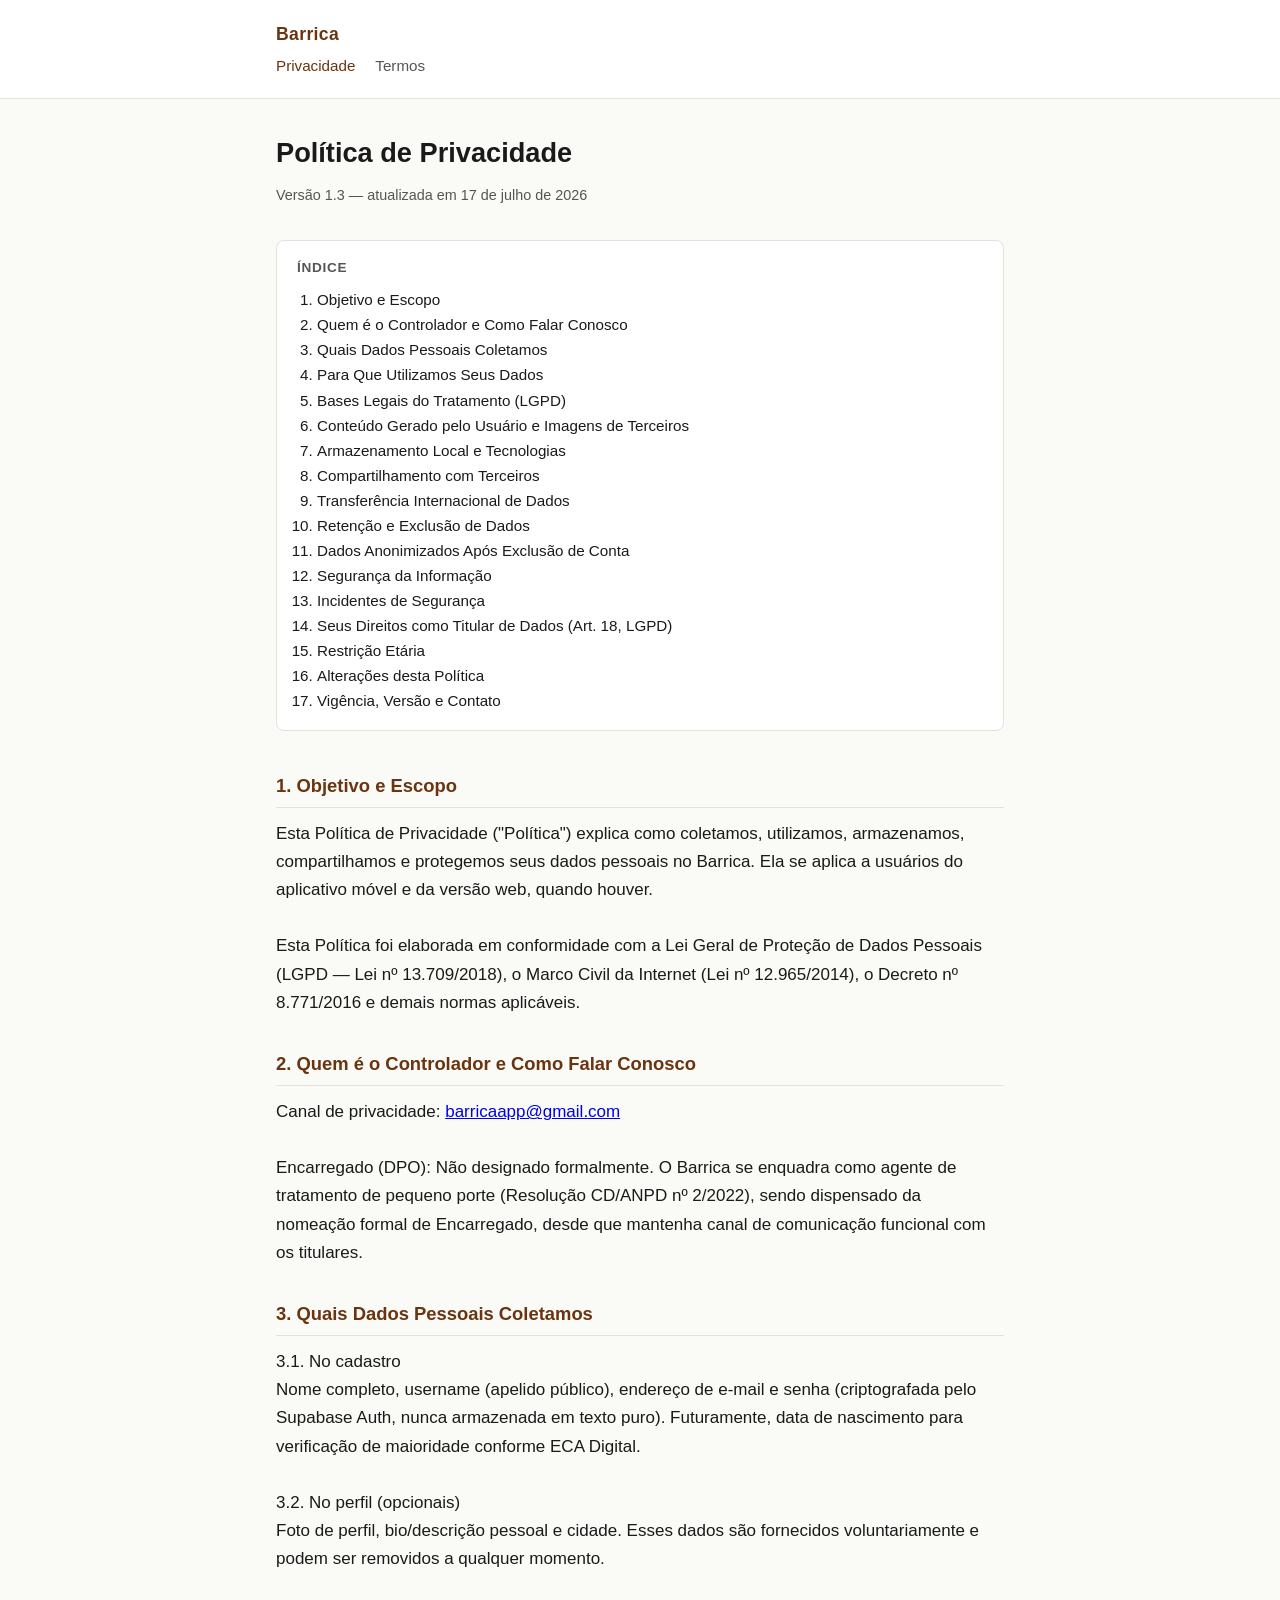
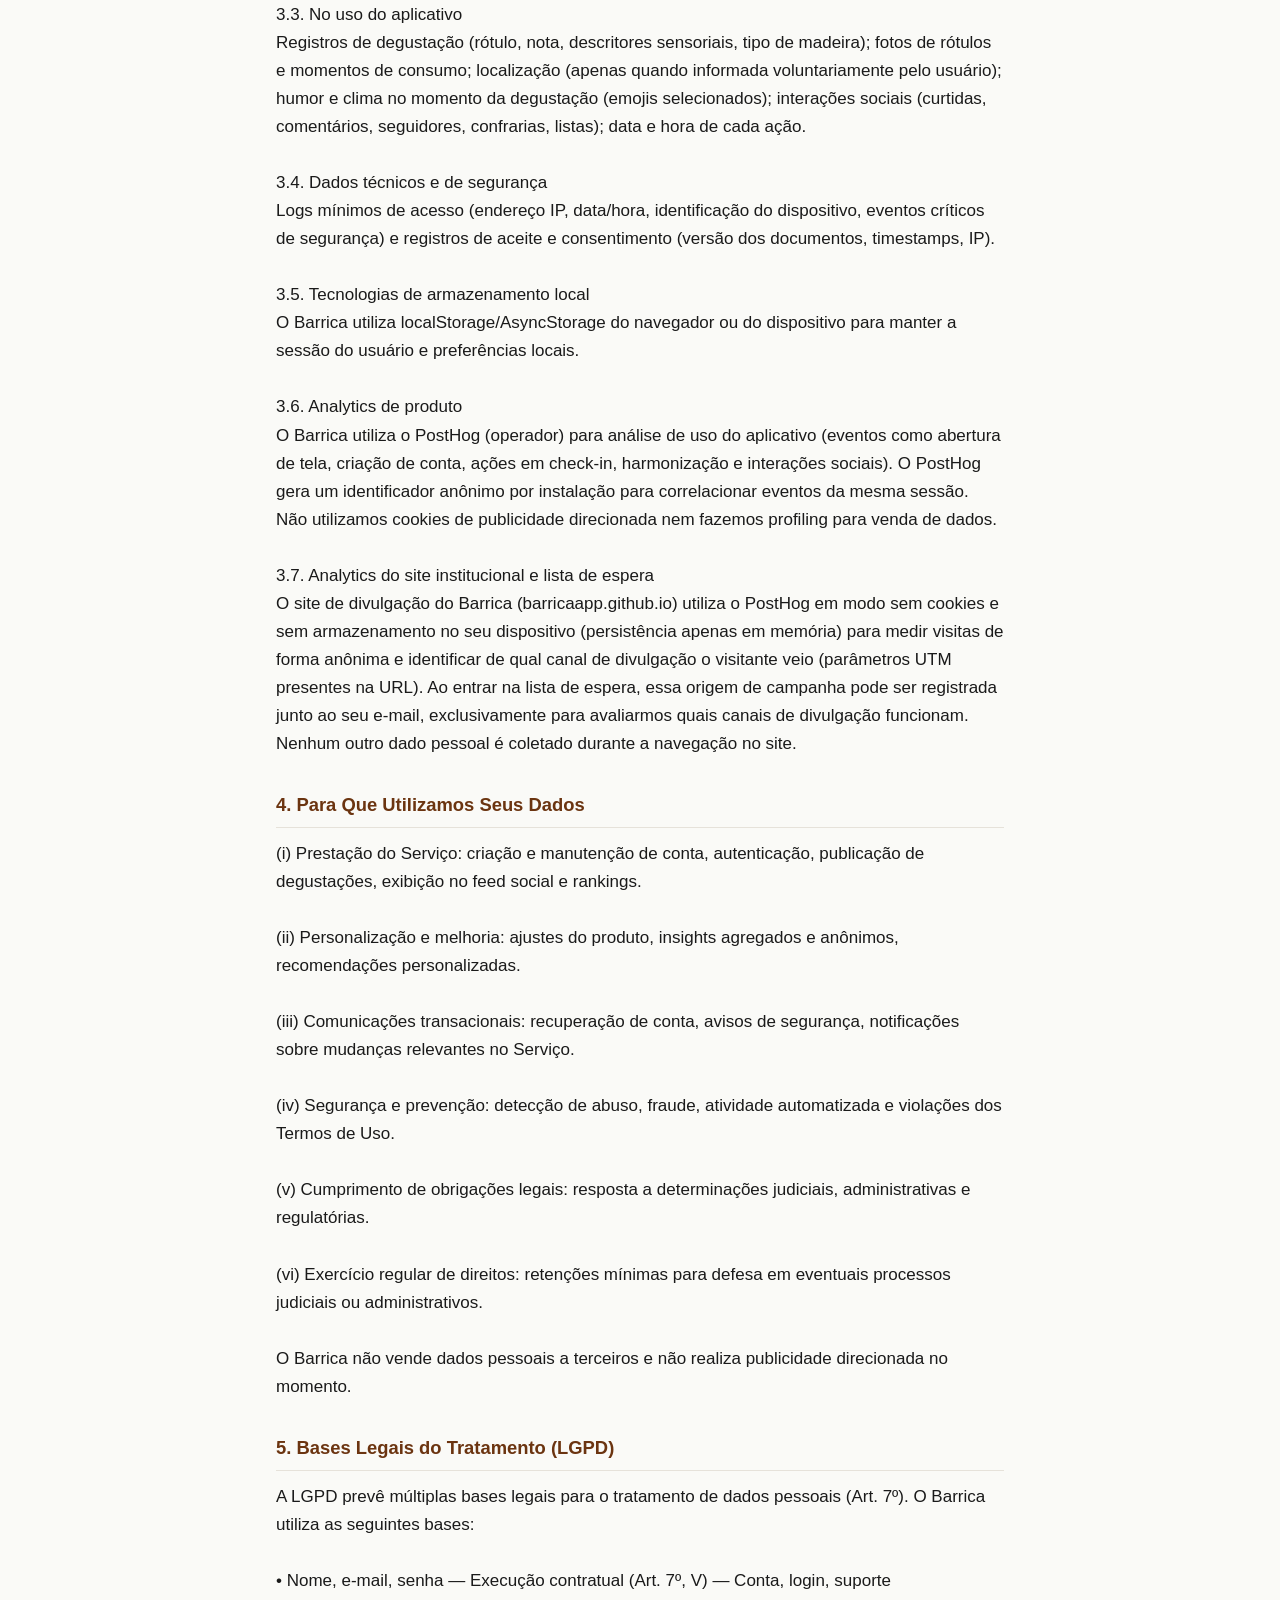
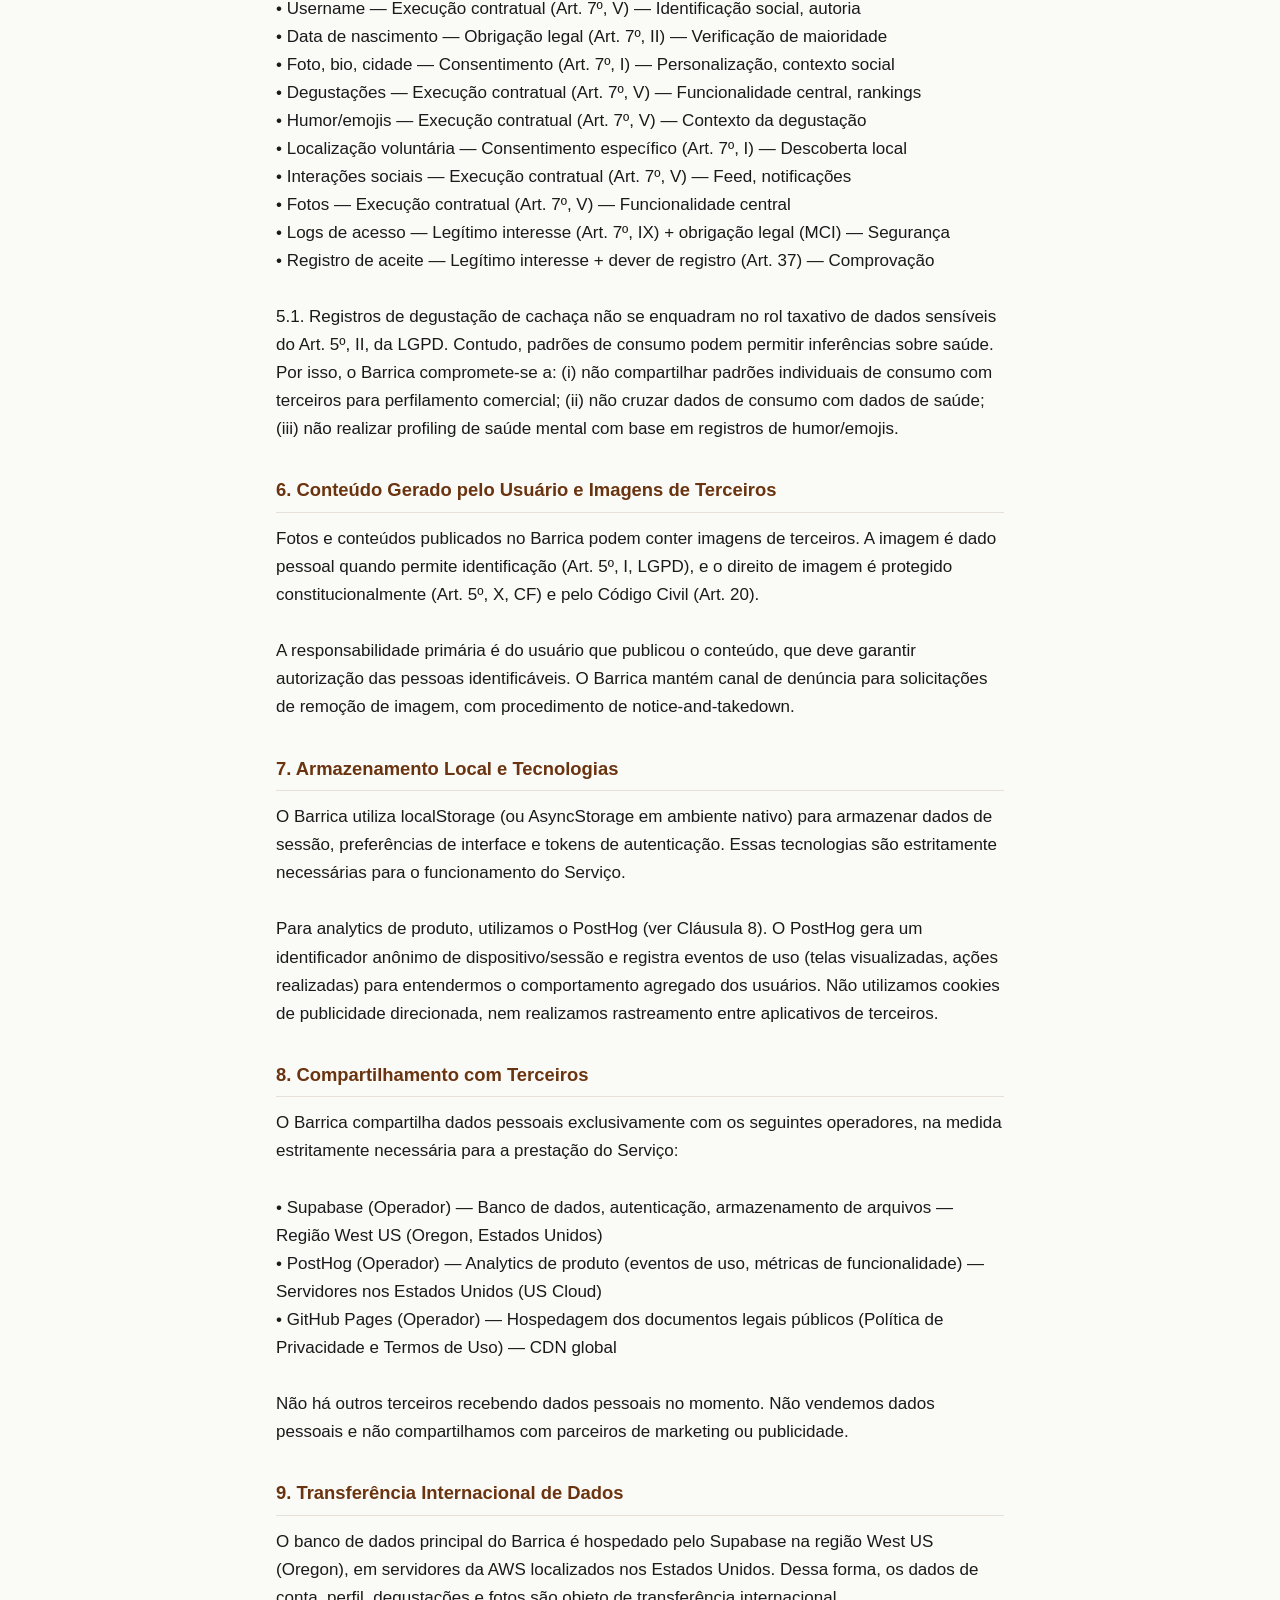
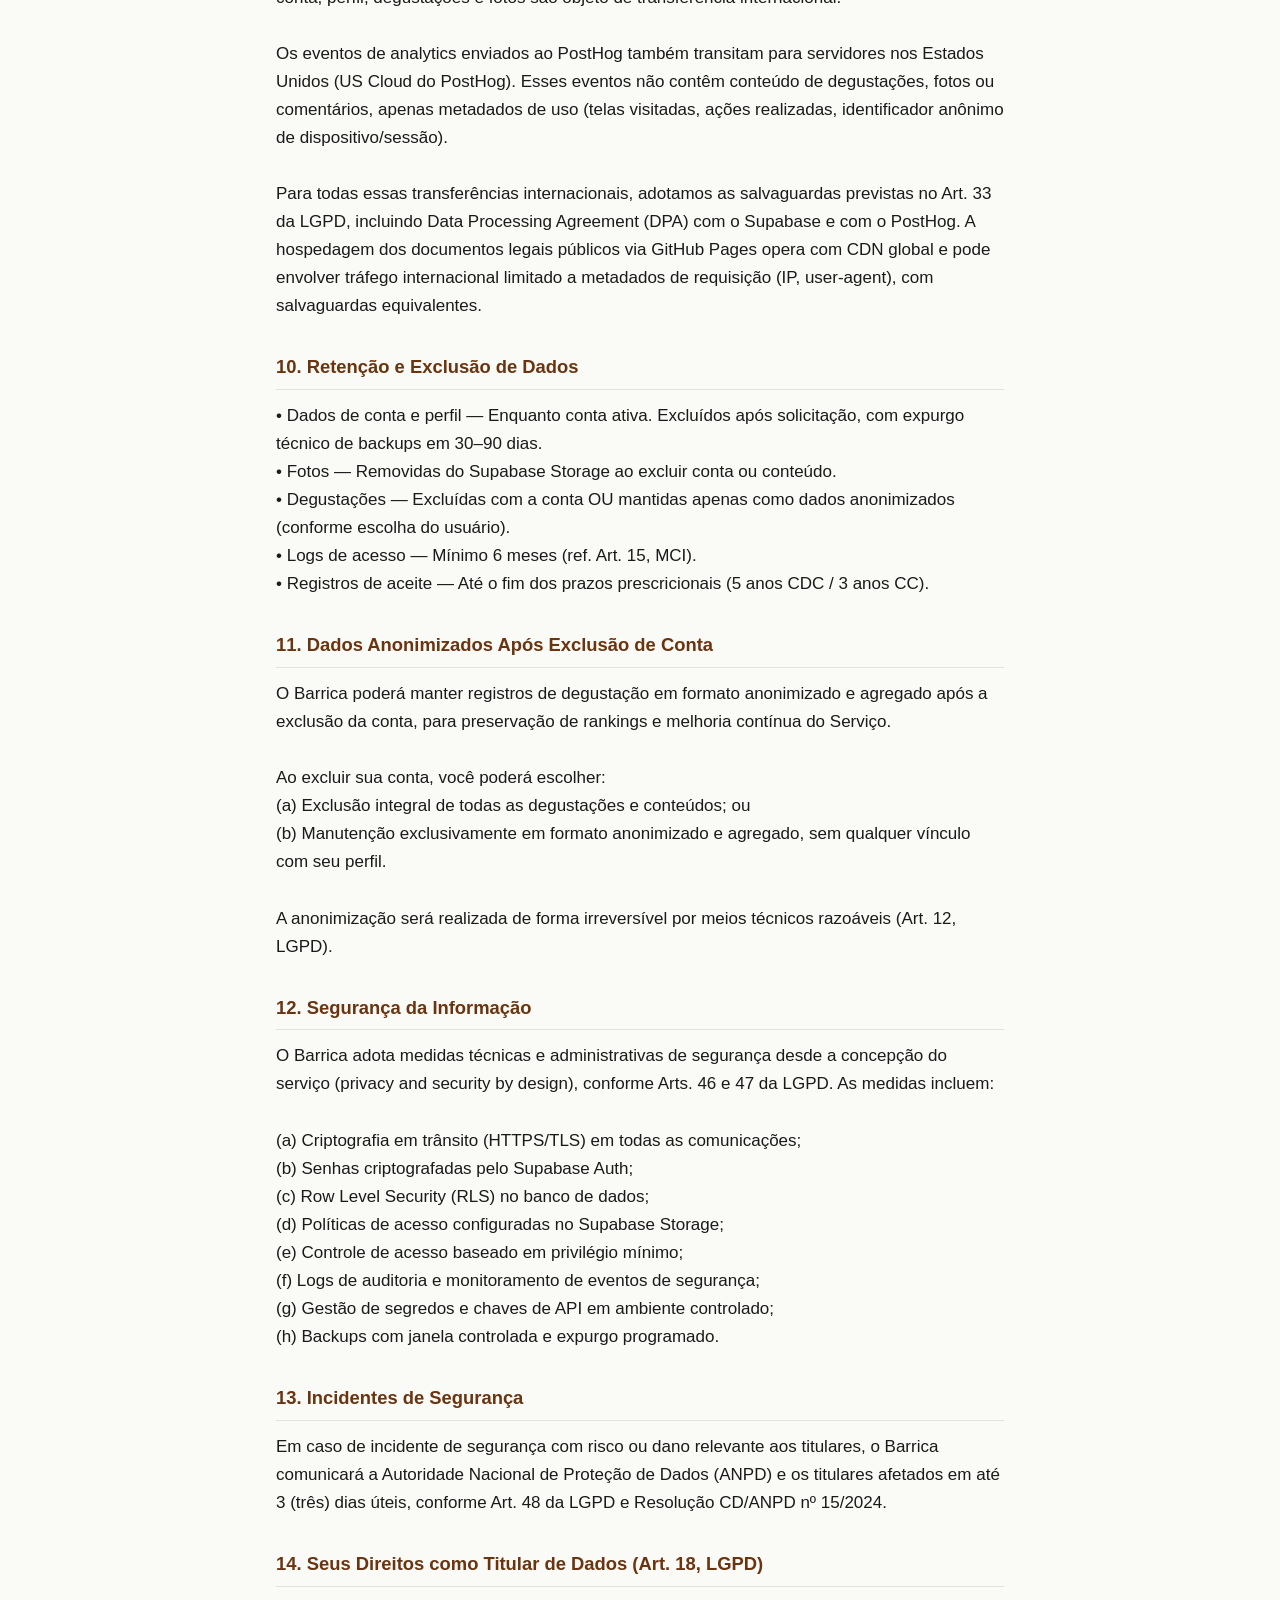
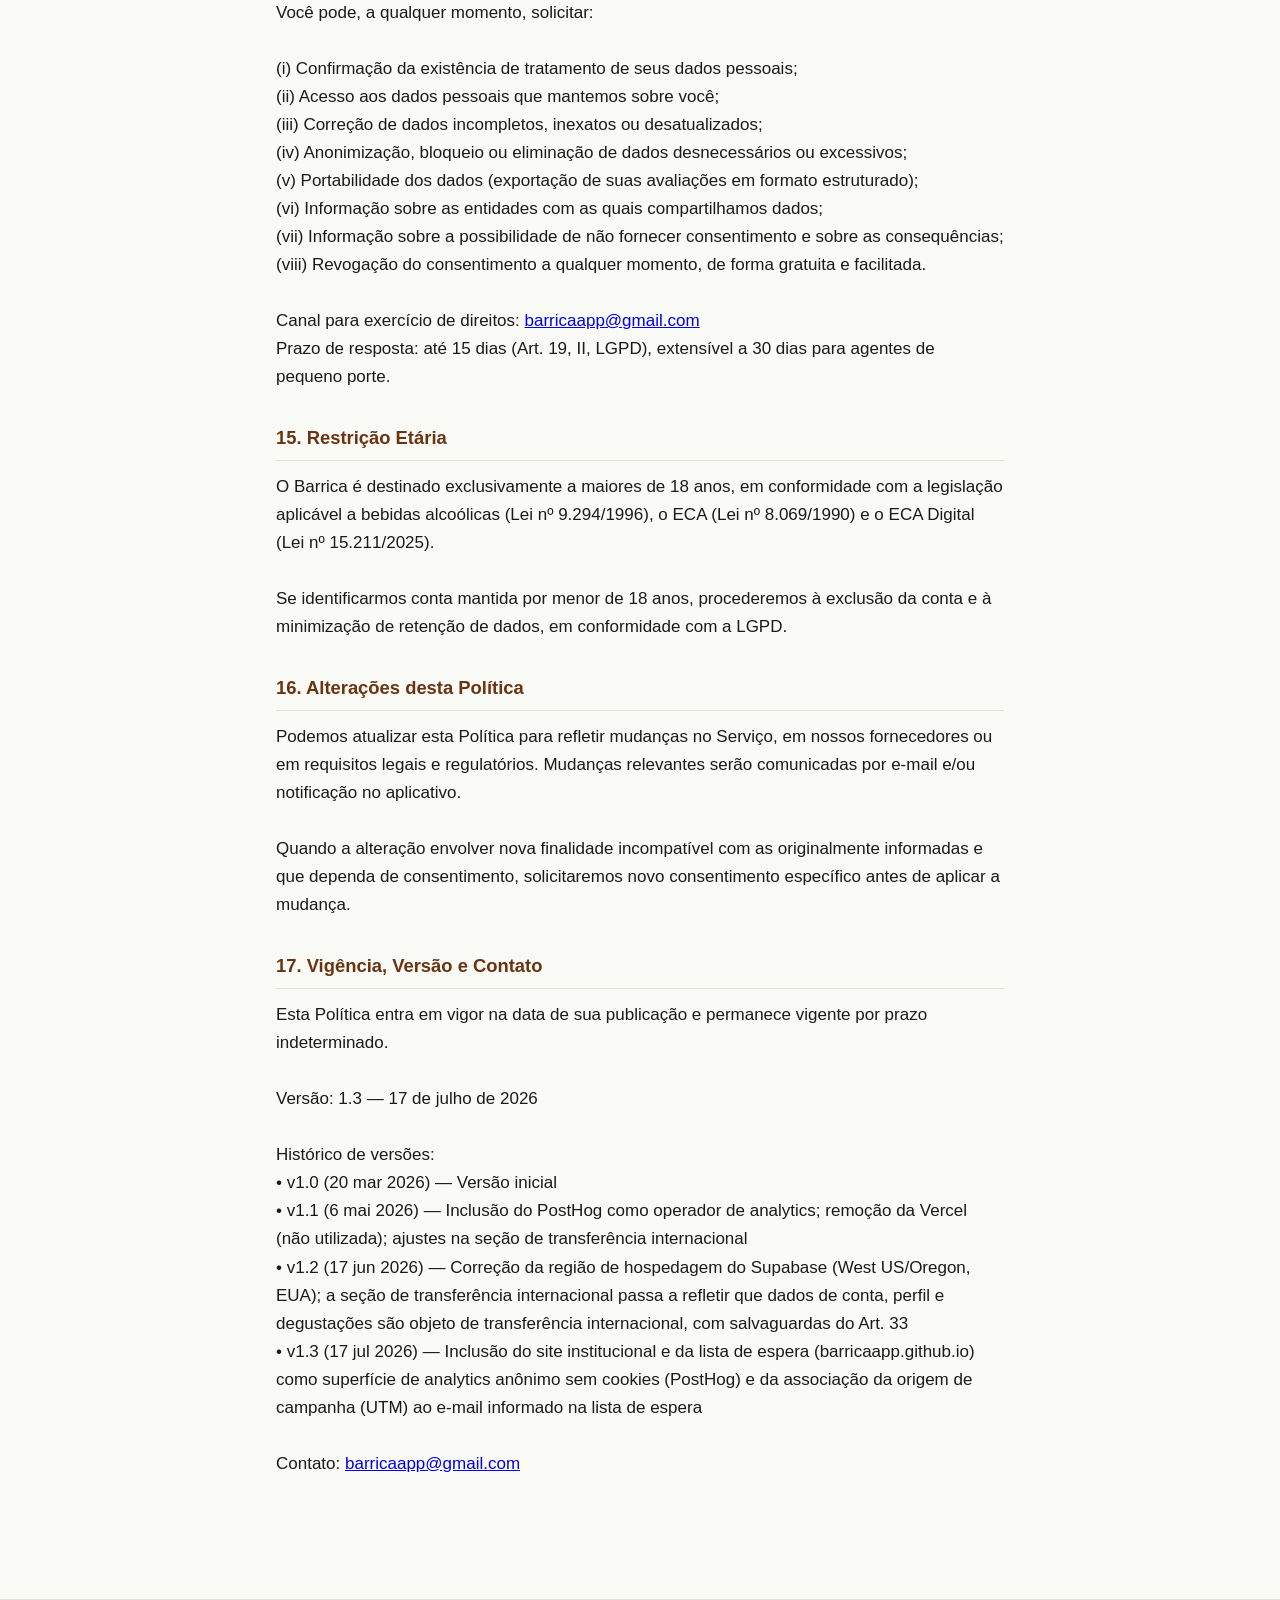
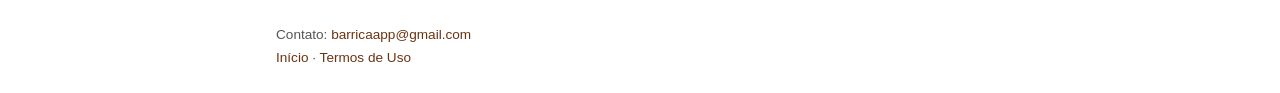
==== commit 55679a4b: "feat(privacy): v1.3 - analytics anonimo do site institucional + UTM da waitlist Nova secao 3.7: land" ====
--- a/privacy.html
+++ b/privacy.html
@@ -21,7 +21,7 @@
 
   <main>
     <h1>Política de Privacidade</h1>
-    <div class="meta">Versão 1.2 — atualizada em 17 de junho de 2026</div>
+    <div class="meta">Versão 1.3 — atualizada em 17 de julho de 2026</div>
 
     <nav class="toc" aria-label="Índice da Política de Privacidade">
       <strong>Índice</strong>
@@ -73,7 +73,10 @@
 O Barrica utiliza localStorage/AsyncStorage do navegador ou do dispositivo para manter a sessão do usuário e preferências locais.
 
 3.6. Analytics de produto
-O Barrica utiliza o PostHog (operador) para análise de uso do aplicativo (eventos como abertura de tela, criação de conta, ações em check-in, harmonização e interações sociais). O PostHog gera um identificador anônimo por instalação para correlacionar eventos da mesma sessão. Não utilizamos cookies de publicidade direcionada nem fazemos profiling para venda de dados.</p>
+O Barrica utiliza o PostHog (operador) para análise de uso do aplicativo (eventos como abertura de tela, criação de conta, ações em check-in, harmonização e interações sociais). O PostHog gera um identificador anônimo por instalação para correlacionar eventos da mesma sessão. Não utilizamos cookies de publicidade direcionada nem fazemos profiling para venda de dados.
+
+3.7. Analytics do site institucional e lista de espera
+O site de divulgação do Barrica (barricaapp.github.io) utiliza o PostHog em modo sem cookies e sem armazenamento no seu dispositivo (persistência apenas em memória) para medir visitas de forma anônima e identificar de qual canal de divulgação o visitante veio (parâmetros UTM presentes na URL). Ao entrar na lista de espera, essa origem de campanha pode ser registrada junto ao seu e-mail, exclusivamente para avaliarmos quais canais de divulgação funcionam. Nenhum outro dado pessoal é coletado durante a navegação no site.</p>
 
     <h2 id="s4">4. Para Que Utilizamos Seus Dados</h2>
     <p>(i) Prestação do Serviço: criação e manutenção de conta, autenticação, publicação de degustações, exibição no feed social e rankings.
@@ -192,12 +195,13 @@
     <h2 id="s17">17. Vigência, Versão e Contato</h2>
     <p>Esta Política entra em vigor na data de sua publicação e permanece vigente por prazo indeterminado.
 
-Versão: 1.2 — 17 de junho de 2026
+Versão: 1.3 — 17 de julho de 2026
 
 Histórico de versões:
 • v1.0 (20 mar 2026) — Versão inicial
 • v1.1 (6 mai 2026) — Inclusão do PostHog como operador de analytics; remoção da Vercel (não utilizada); ajustes na seção de transferência internacional
 • v1.2 (17 jun 2026) — Correção da região de hospedagem do Supabase (West US/Oregon, EUA); a seção de transferência internacional passa a refletir que dados de conta, perfil e degustações são objeto de transferência internacional, com salvaguardas do Art. 33
+• v1.3 (17 jul 2026) — Inclusão do site institucional e da lista de espera (barricaapp.github.io) como superfície de analytics anônimo sem cookies (PostHog) e da associação da origem de campanha (UTM) ao e-mail informado na lista de espera
 
 Contato: <a href="mailto:barricaapp@gmail.com">barricaapp@gmail.com</a></p>
   </main>
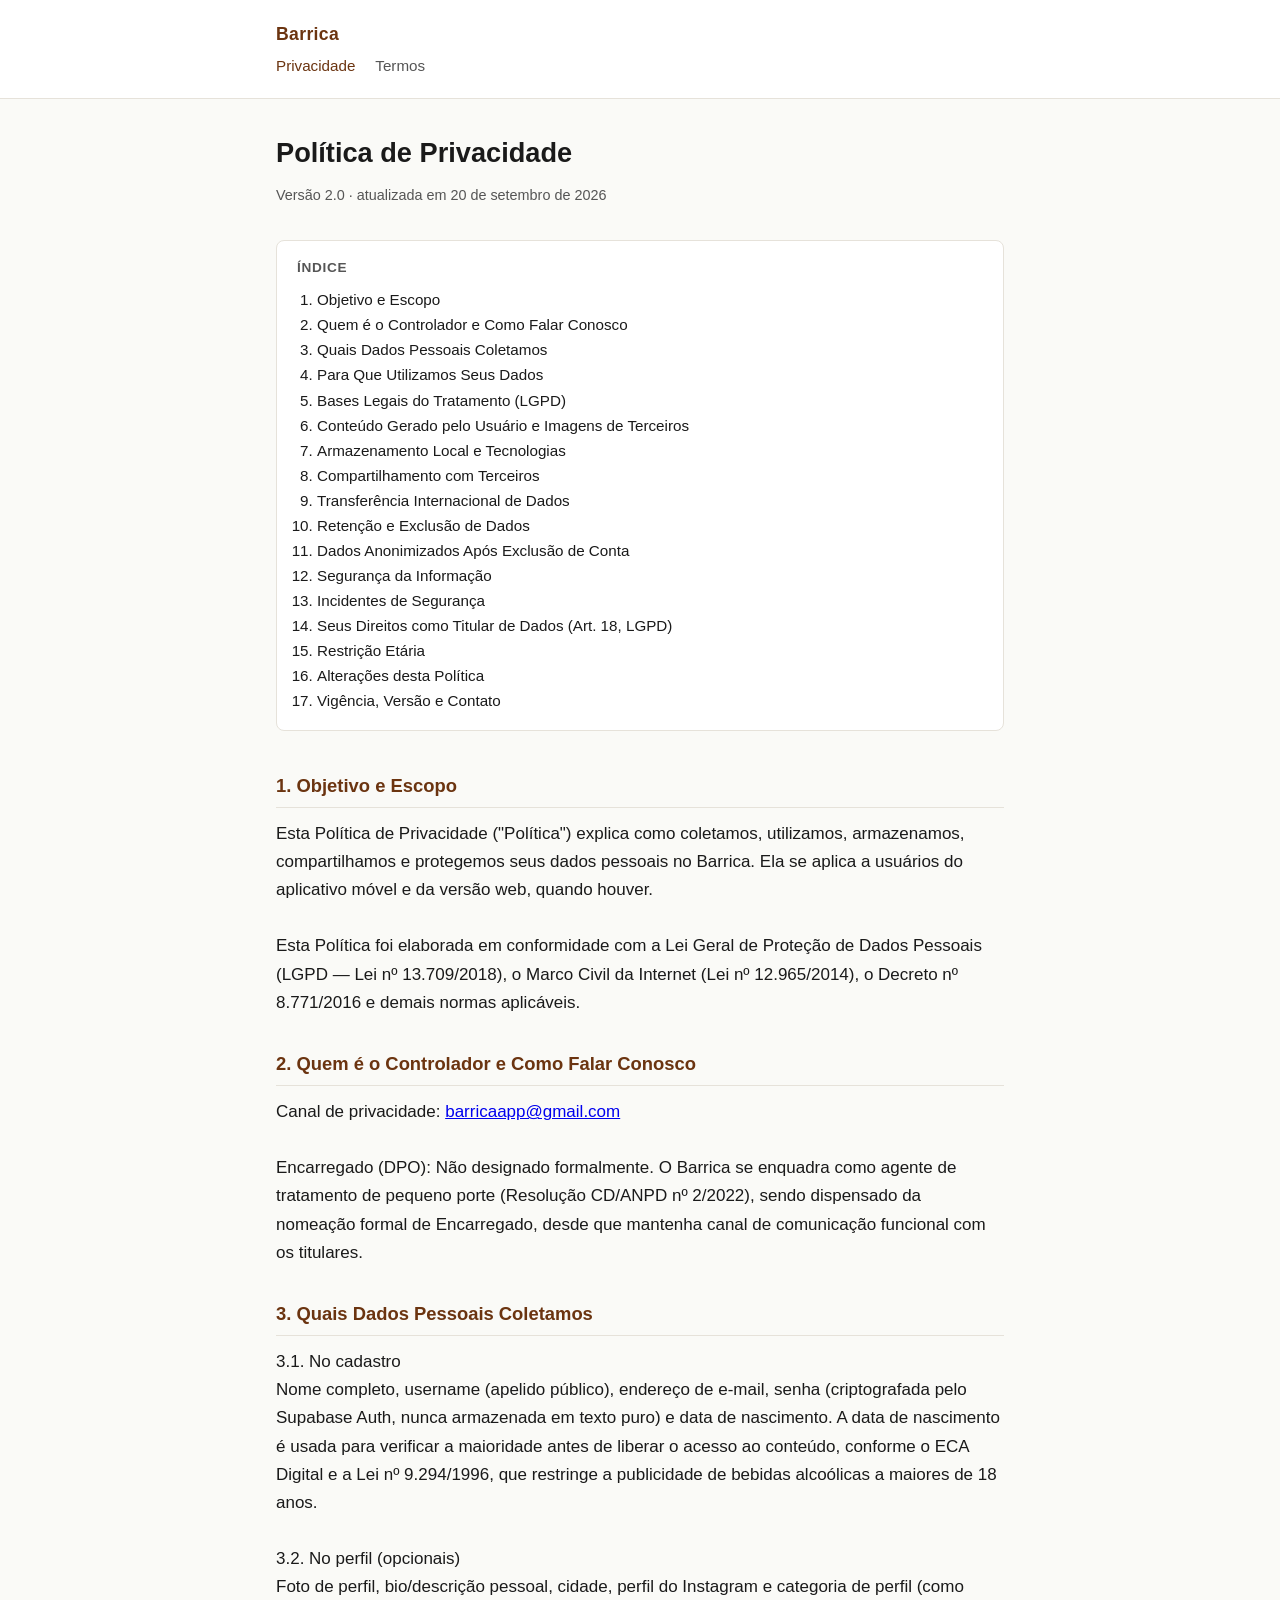
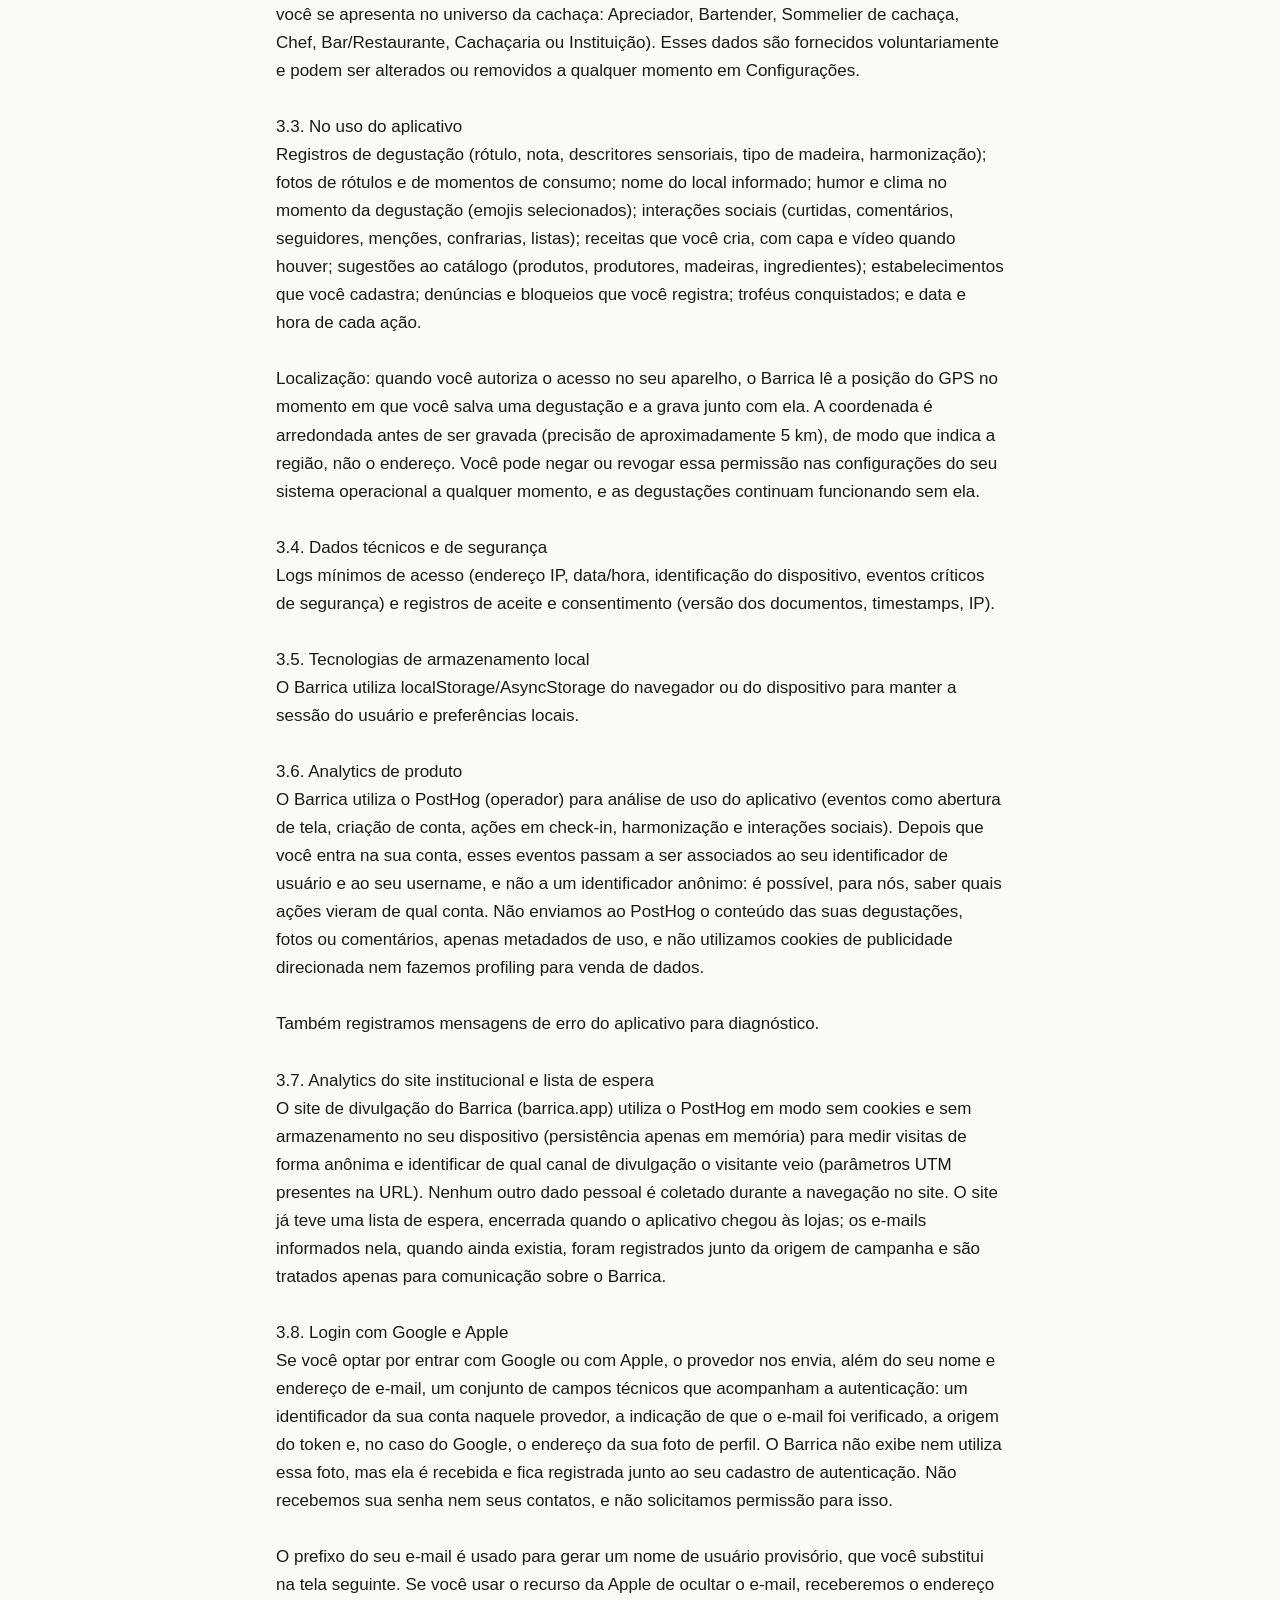
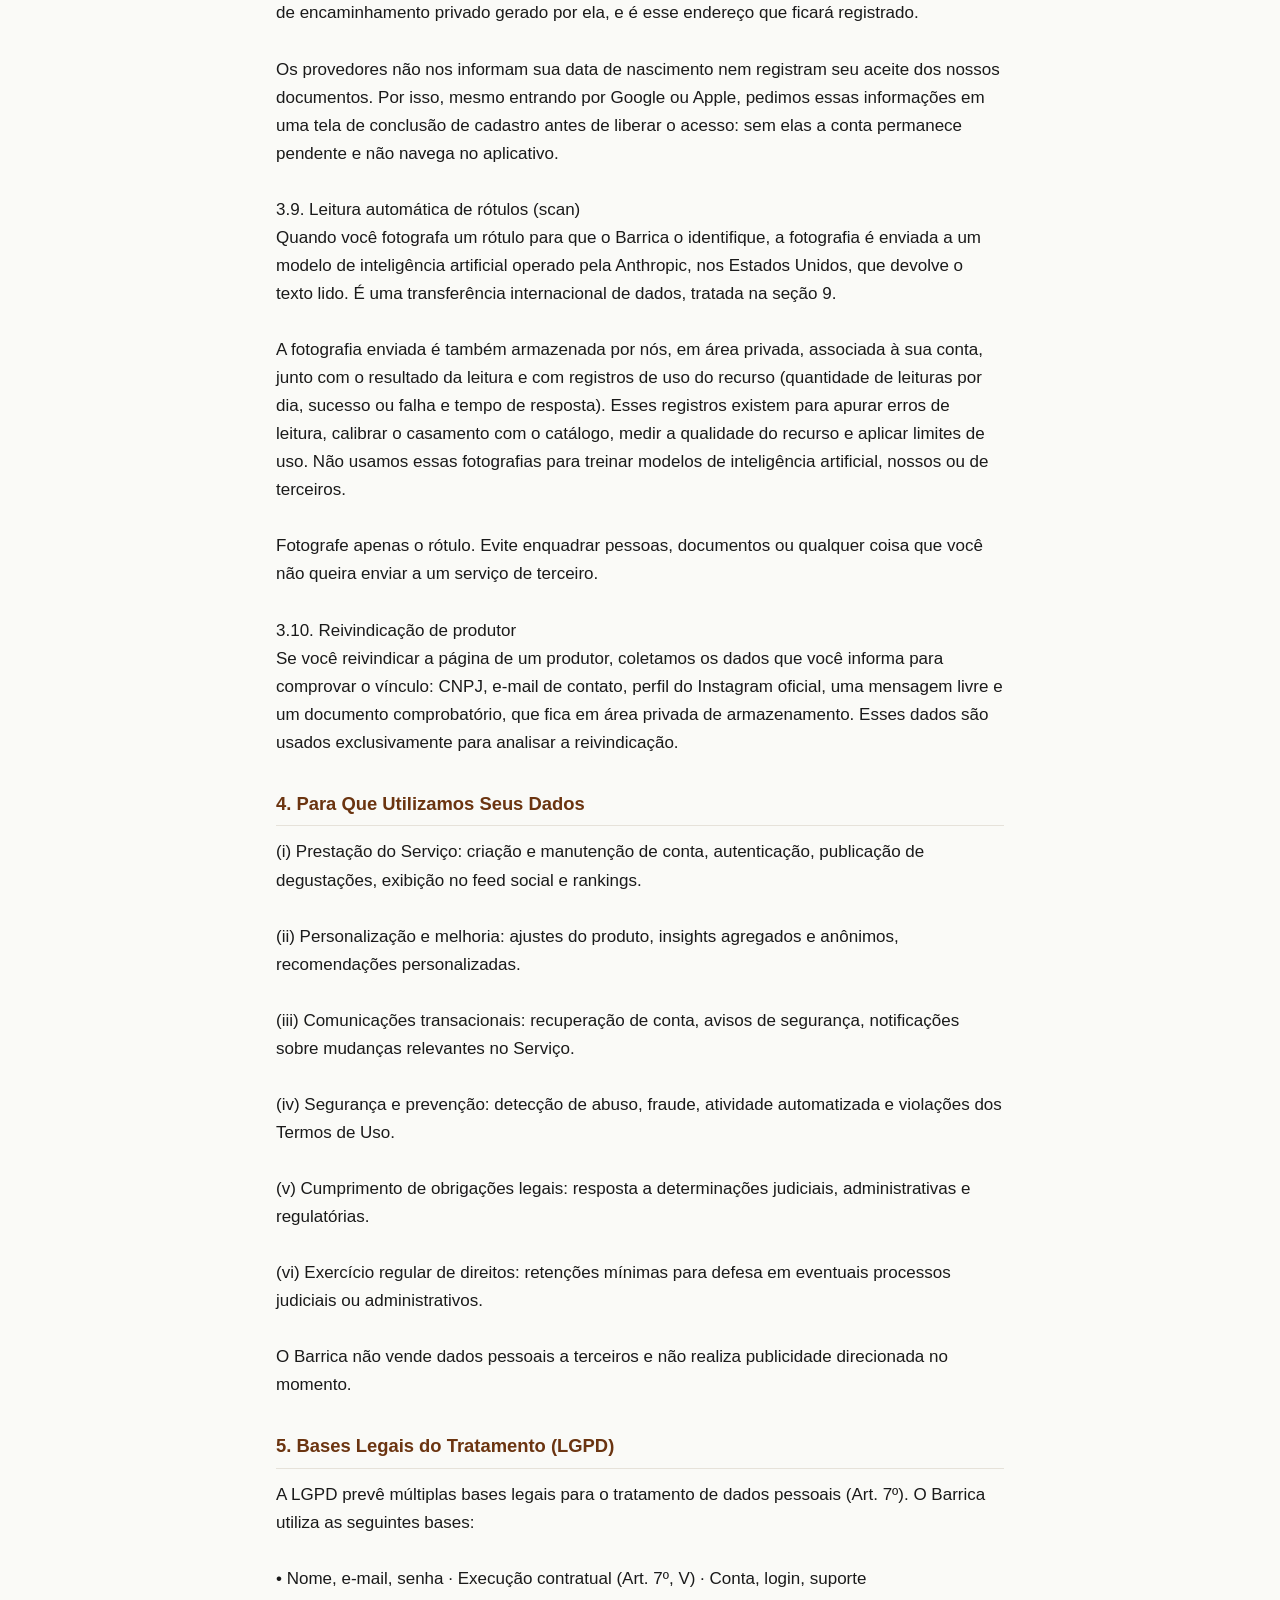
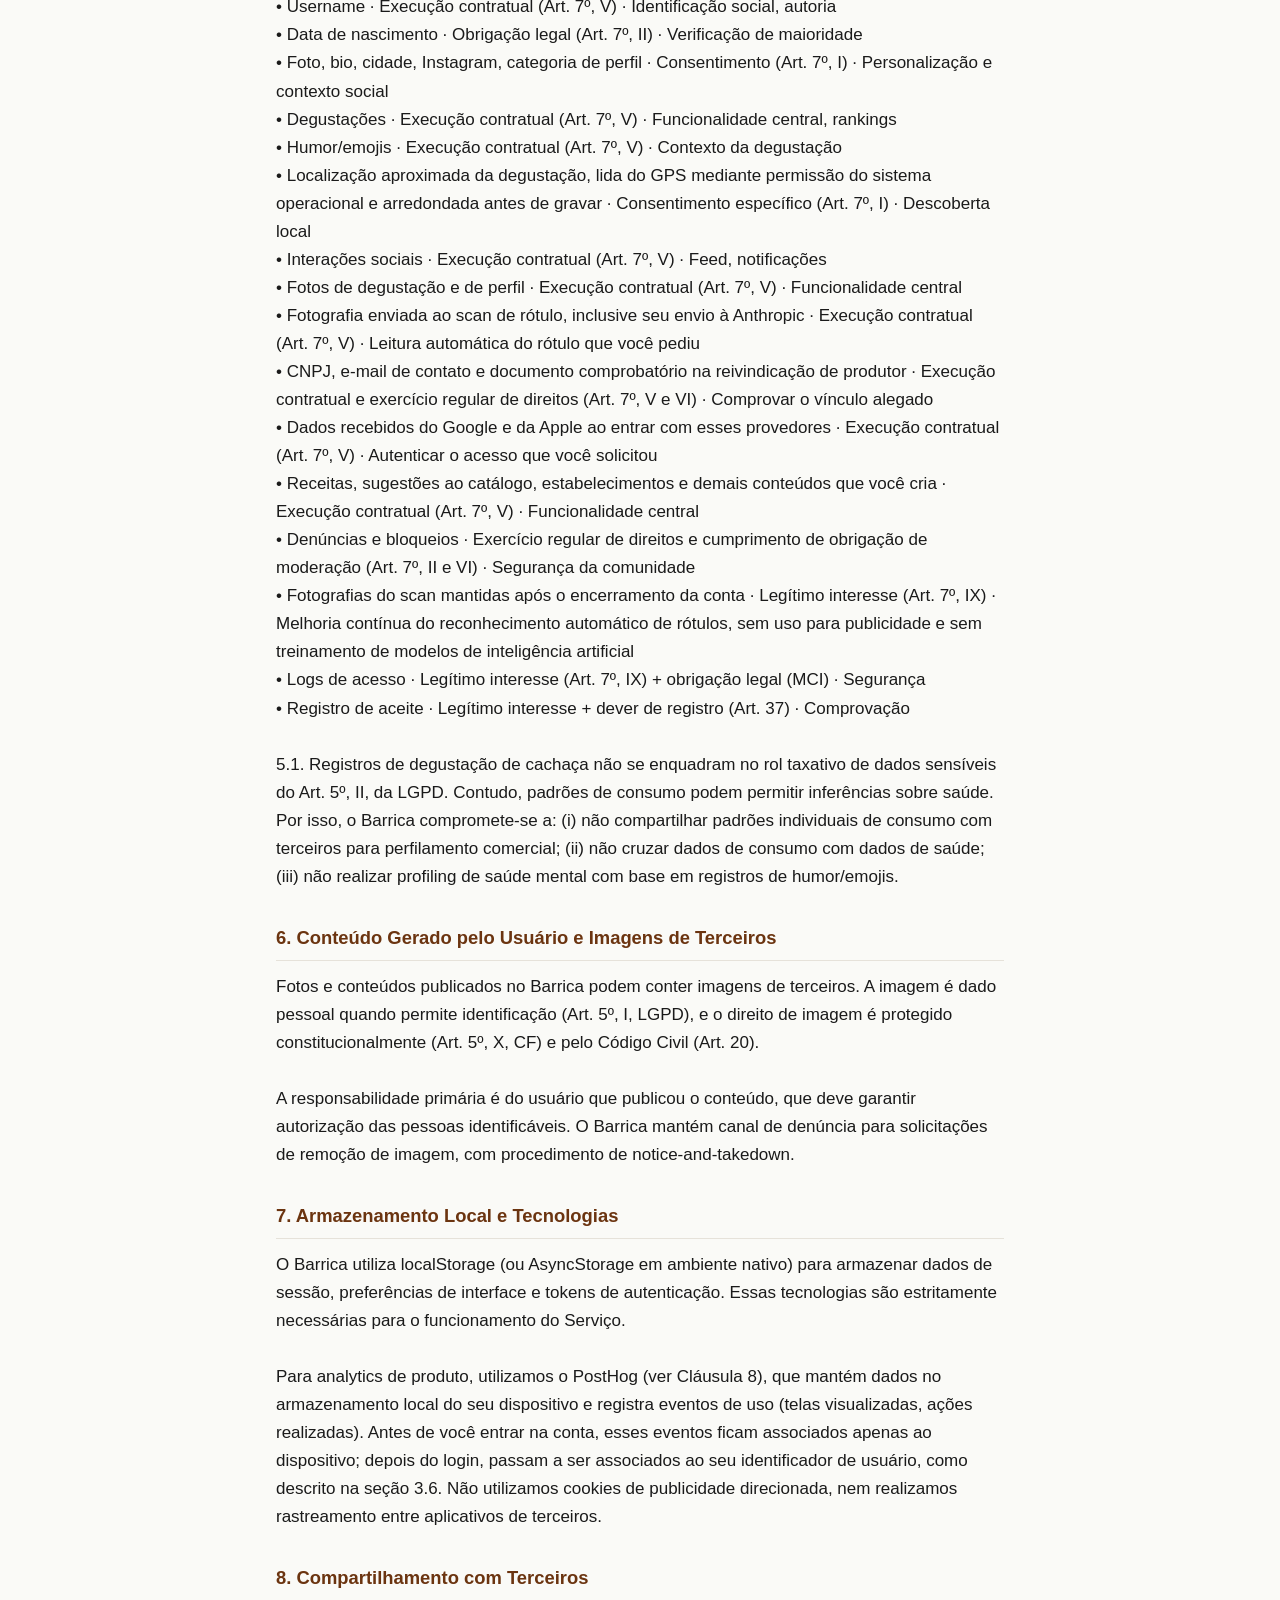
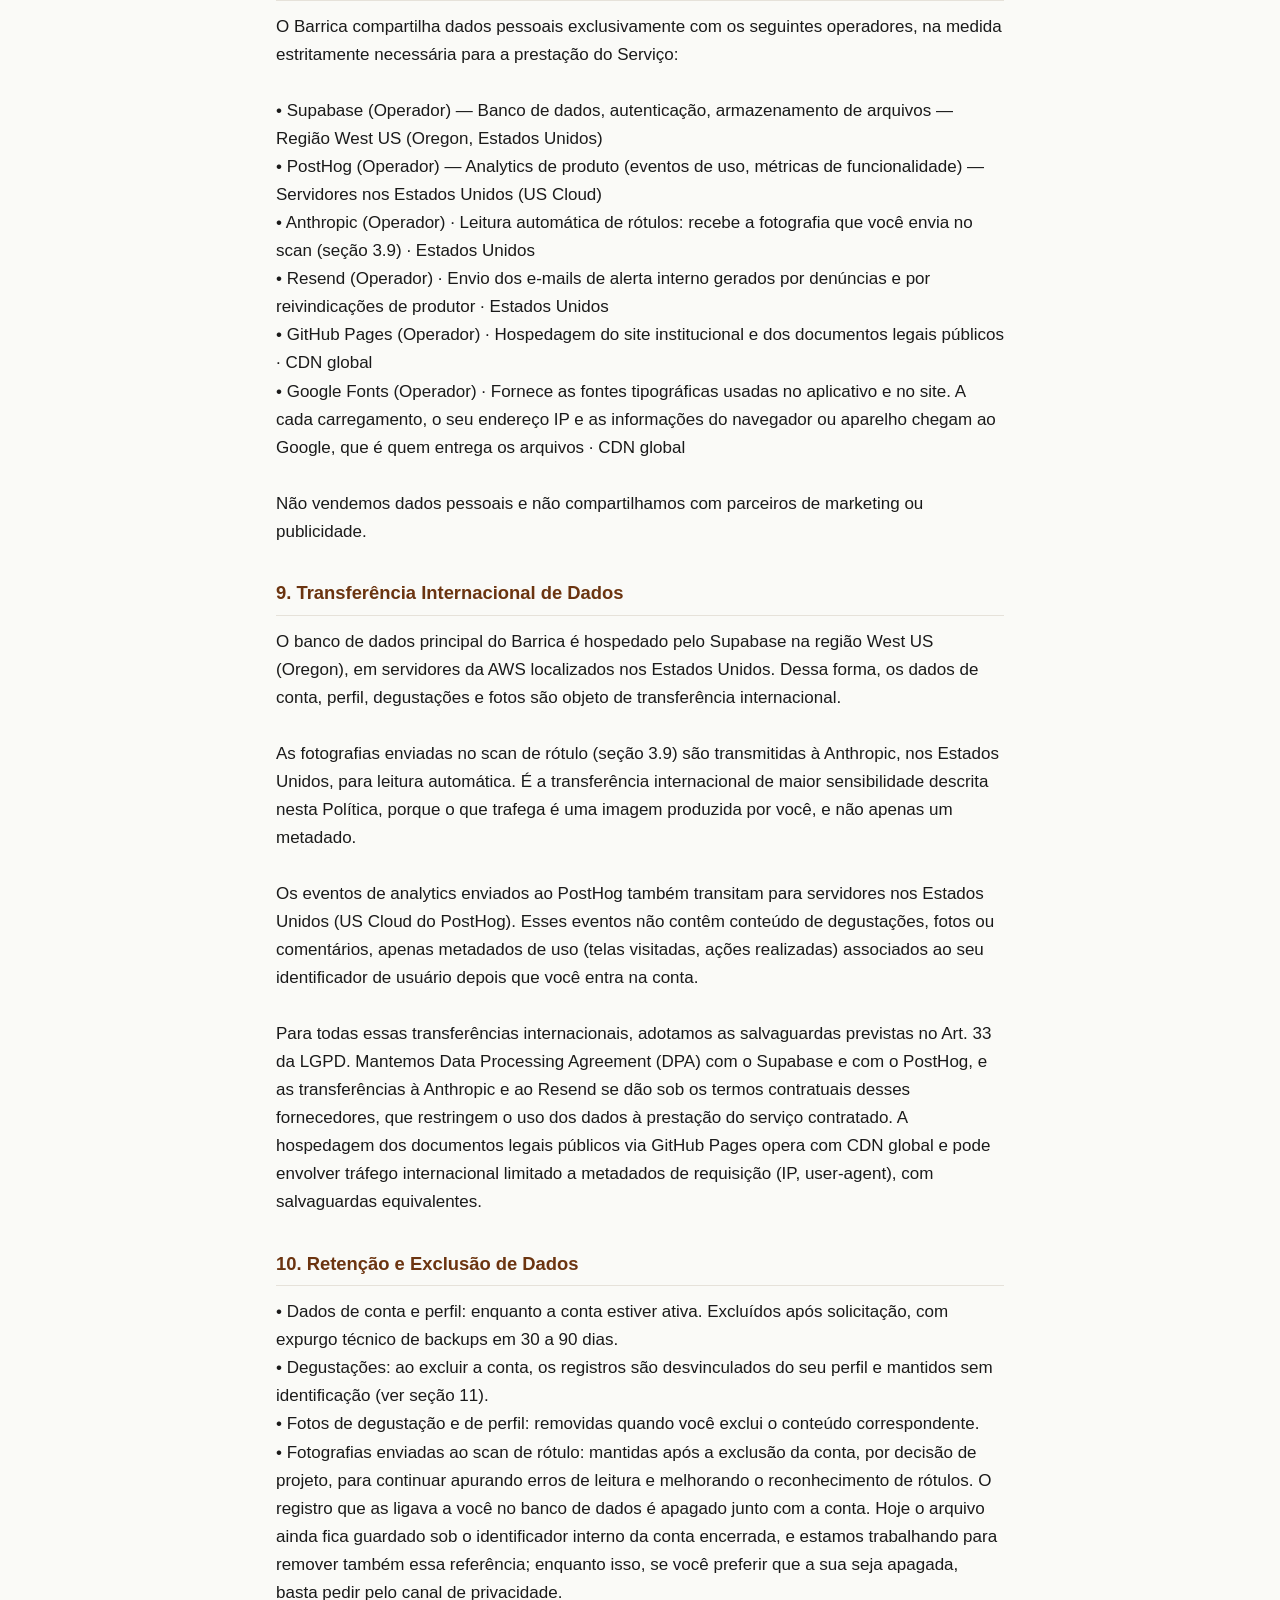
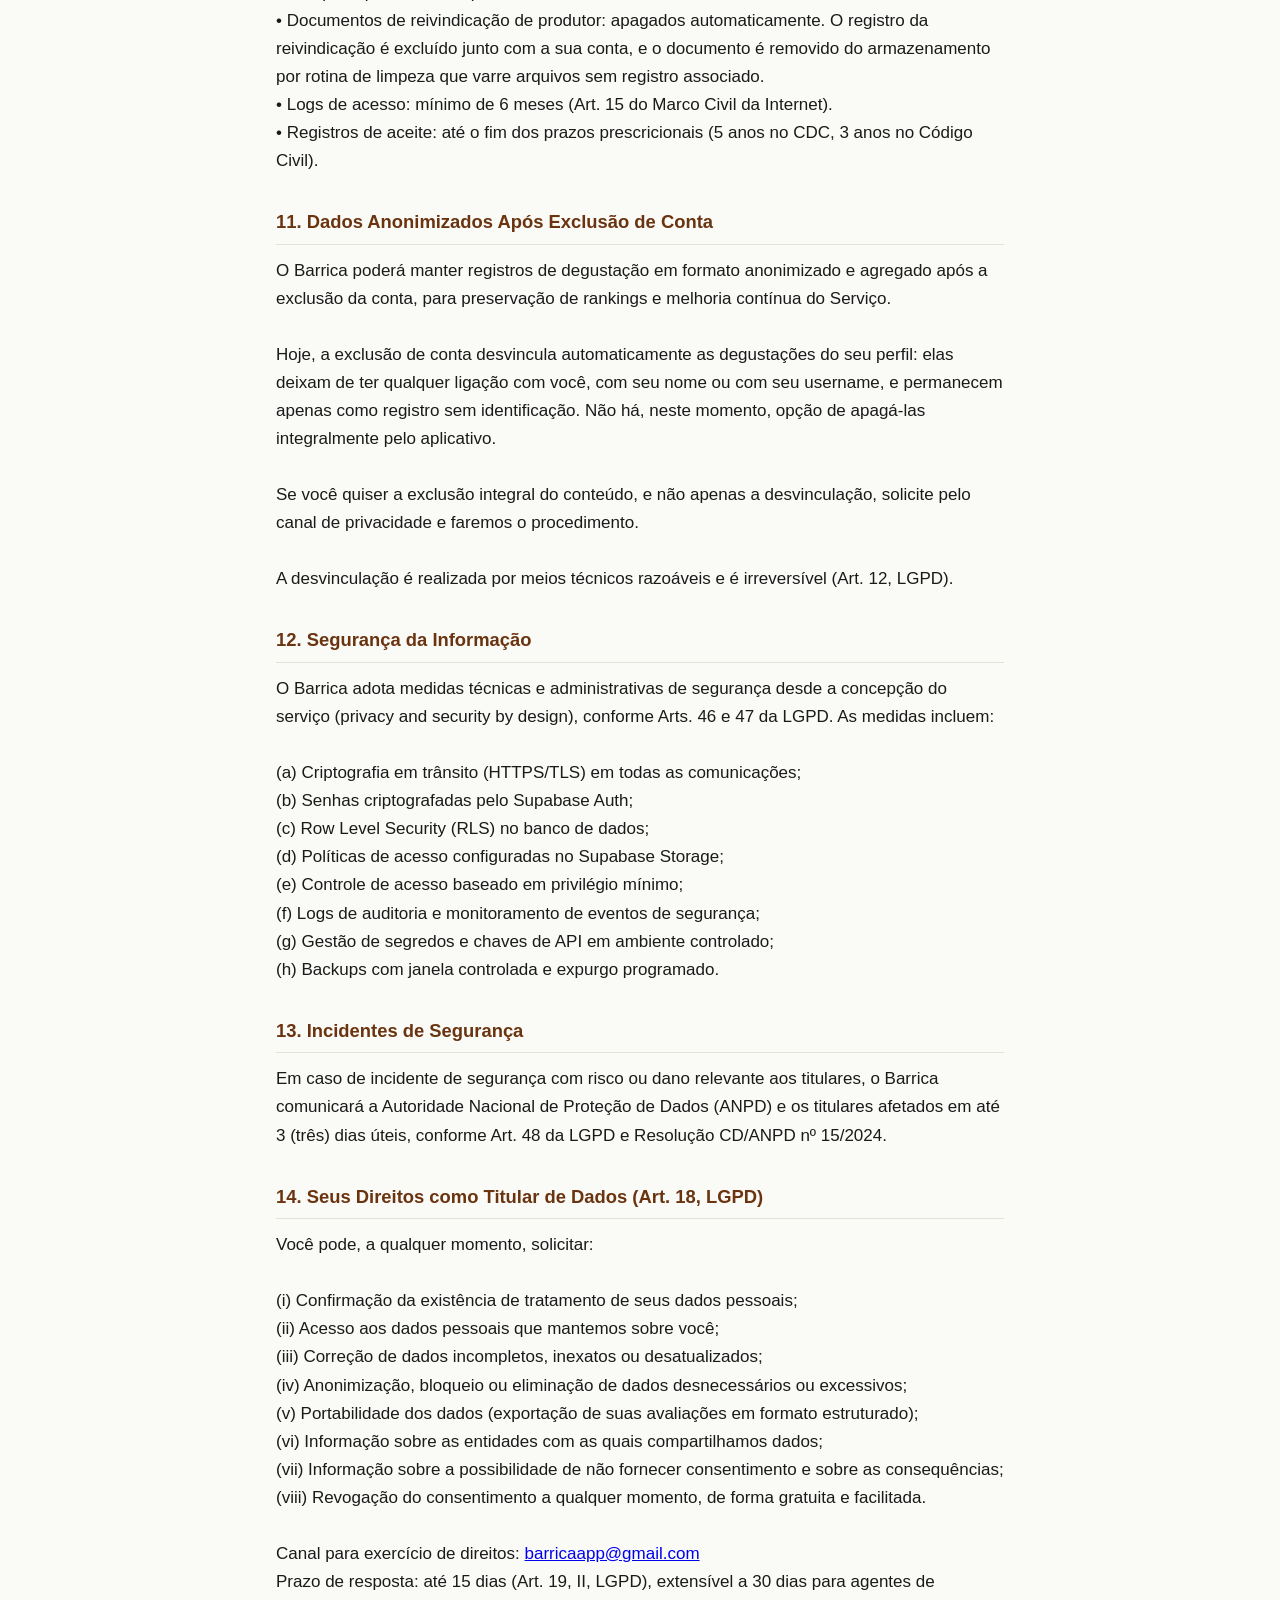
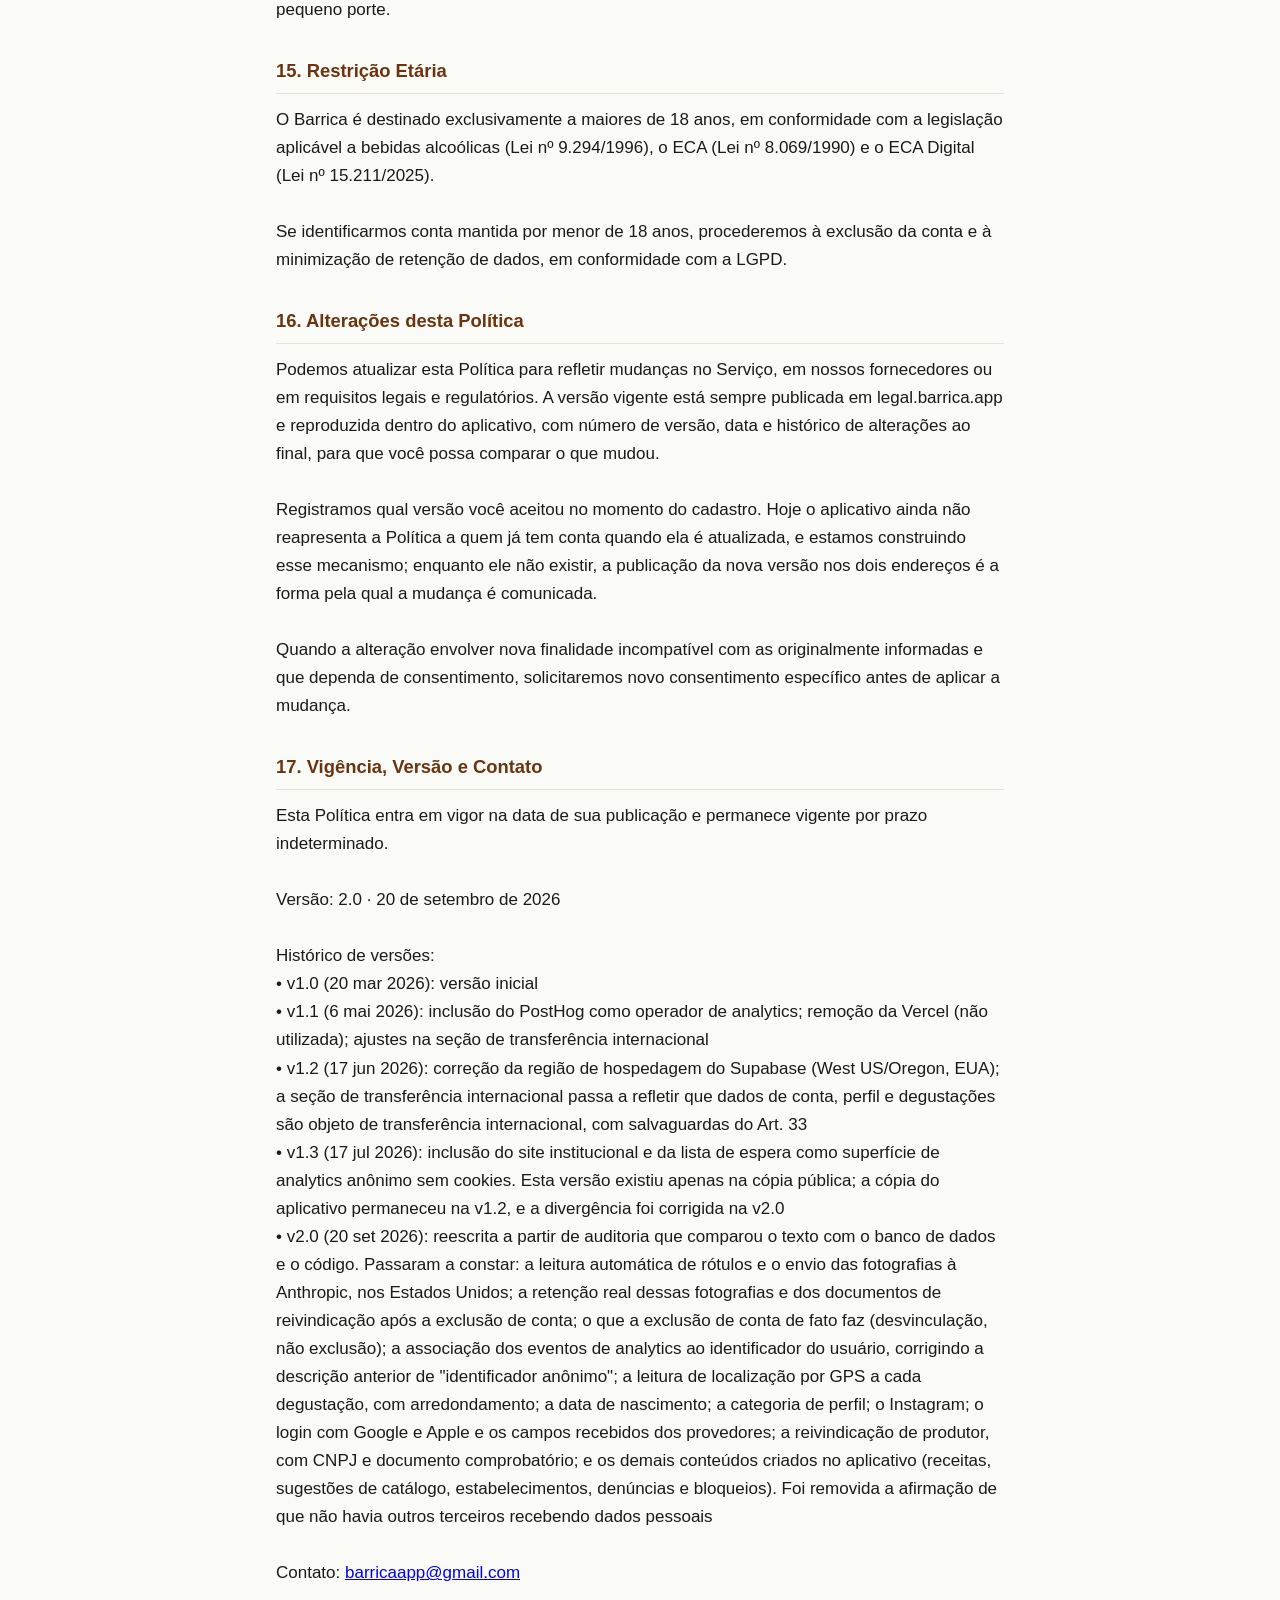
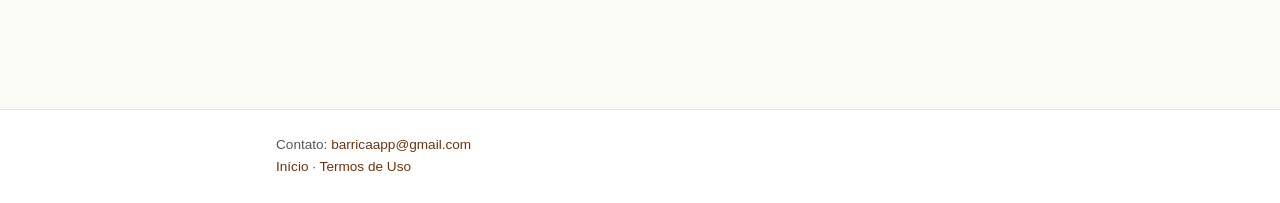
==== commit 9a455bf0: "Politica de Privacidade v2.0 Espelho da copia do aplicativo (src/legal/privacyPolicy.js), gerado do " ====
--- a/privacy.html
+++ b/privacy.html
@@ -21,7 +21,7 @@
 
   <main>
     <h1>Política de Privacidade</h1>
-    <div class="meta">Versão 1.3 — atualizada em 17 de julho de 2026</div>
+    <div class="meta">Versão 2.0 · atualizada em 20 de setembro de 2026</div>
 
     <nav class="toc" aria-label="Índice da Política de Privacidade">
       <strong>Índice</strong>
@@ -58,13 +58,15 @@
 
     <h2 id="s3">3. Quais Dados Pessoais Coletamos</h2>
     <p>3.1. No cadastro
-Nome completo, username (apelido público), endereço de e-mail e senha (criptografada pelo Supabase Auth, nunca armazenada em texto puro). Futuramente, data de nascimento para verificação de maioridade conforme ECA Digital.
+Nome completo, username (apelido público), endereço de e-mail, senha (criptografada pelo Supabase Auth, nunca armazenada em texto puro) e data de nascimento. A data de nascimento é usada para verificar a maioridade antes de liberar o acesso ao conteúdo, conforme o ECA Digital e a Lei nº 9.294/1996, que restringe a publicidade de bebidas alcoólicas a maiores de 18 anos.
 
 3.2. No perfil (opcionais)
-Foto de perfil, bio/descrição pessoal e cidade. Esses dados são fornecidos voluntariamente e podem ser removidos a qualquer momento.
+Foto de perfil, bio/descrição pessoal, cidade, perfil do Instagram e categoria de perfil (como você se apresenta no universo da cachaça: Apreciador, Bartender, Sommelier de cachaça, Chef, Bar/Restaurante, Cachaçaria ou Instituição). Esses dados são fornecidos voluntariamente e podem ser alterados ou removidos a qualquer momento em Configurações.
 
 3.3. No uso do aplicativo
-Registros de degustação (rótulo, nota, descritores sensoriais, tipo de madeira); fotos de rótulos e momentos de consumo; localização (apenas quando informada voluntariamente pelo usuário); humor e clima no momento da degustação (emojis selecionados); interações sociais (curtidas, comentários, seguidores, confrarias, listas); data e hora de cada ação.
+Registros de degustação (rótulo, nota, descritores sensoriais, tipo de madeira, harmonização); fotos de rótulos e de momentos de consumo; nome do local informado; humor e clima no momento da degustação (emojis selecionados); interações sociais (curtidas, comentários, seguidores, menções, confrarias, listas); receitas que você cria, com capa e vídeo quando houver; sugestões ao catálogo (produtos, produtores, madeiras, ingredientes); estabelecimentos que você cadastra; denúncias e bloqueios que você registra; troféus conquistados; e data e hora de cada ação.
+
+Localização: quando você autoriza o acesso no seu aparelho, o Barrica lê a posição do GPS no momento em que você salva uma degustação e a grava junto com ela. A coordenada é arredondada antes de ser gravada (precisão de aproximadamente 5 km), de modo que indica a região, não o endereço. Você pode negar ou revogar essa permissão nas configurações do seu sistema operacional a qualquer momento, e as degustações continuam funcionando sem ela.
 
 3.4. Dados técnicos e de segurança
 Logs mínimos de acesso (endereço IP, data/hora, identificação do dispositivo, eventos críticos de segurança) e registros de aceite e consentimento (versão dos documentos, timestamps, IP).
@@ -73,10 +75,29 @@
 O Barrica utiliza localStorage/AsyncStorage do navegador ou do dispositivo para manter a sessão do usuário e preferências locais.
 
 3.6. Analytics de produto
-O Barrica utiliza o PostHog (operador) para análise de uso do aplicativo (eventos como abertura de tela, criação de conta, ações em check-in, harmonização e interações sociais). O PostHog gera um identificador anônimo por instalação para correlacionar eventos da mesma sessão. Não utilizamos cookies de publicidade direcionada nem fazemos profiling para venda de dados.
+O Barrica utiliza o PostHog (operador) para análise de uso do aplicativo (eventos como abertura de tela, criação de conta, ações em check-in, harmonização e interações sociais). Depois que você entra na sua conta, esses eventos passam a ser associados ao seu identificador de usuário e ao seu username, e não a um identificador anônimo: é possível, para nós, saber quais ações vieram de qual conta. Não enviamos ao PostHog o conteúdo das suas degustações, fotos ou comentários, apenas metadados de uso, e não utilizamos cookies de publicidade direcionada nem fazemos profiling para venda de dados.
+
+Também registramos mensagens de erro do aplicativo para diagnóstico.
 
 3.7. Analytics do site institucional e lista de espera
-O site de divulgação do Barrica (barricaapp.github.io) utiliza o PostHog em modo sem cookies e sem armazenamento no seu dispositivo (persistência apenas em memória) para medir visitas de forma anônima e identificar de qual canal de divulgação o visitante veio (parâmetros UTM presentes na URL). Ao entrar na lista de espera, essa origem de campanha pode ser registrada junto ao seu e-mail, exclusivamente para avaliarmos quais canais de divulgação funcionam. Nenhum outro dado pessoal é coletado durante a navegação no site.</p>
+O site de divulgação do Barrica (barrica.app) utiliza o PostHog em modo sem cookies e sem armazenamento no seu dispositivo (persistência apenas em memória) para medir visitas de forma anônima e identificar de qual canal de divulgação o visitante veio (parâmetros UTM presentes na URL). Nenhum outro dado pessoal é coletado durante a navegação no site. O site já teve uma lista de espera, encerrada quando o aplicativo chegou às lojas; os e-mails informados nela, quando ainda existia, foram registrados junto da origem de campanha e são tratados apenas para comunicação sobre o Barrica.
+
+3.8. Login com Google e Apple
+Se você optar por entrar com Google ou com Apple, o provedor nos envia, além do seu nome e endereço de e-mail, um conjunto de campos técnicos que acompanham a autenticação: um identificador da sua conta naquele provedor, a indicação de que o e-mail foi verificado, a origem do token e, no caso do Google, o endereço da sua foto de perfil. O Barrica não exibe nem utiliza essa foto, mas ela é recebida e fica registrada junto ao seu cadastro de autenticação. Não recebemos sua senha nem seus contatos, e não solicitamos permissão para isso.
+
+O prefixo do seu e-mail é usado para gerar um nome de usuário provisório, que você substitui na tela seguinte. Se você usar o recurso da Apple de ocultar o e-mail, receberemos o endereço de encaminhamento privado gerado por ela, e é esse endereço que ficará registrado.
+
+Os provedores não nos informam sua data de nascimento nem registram seu aceite dos nossos documentos. Por isso, mesmo entrando por Google ou Apple, pedimos essas informações em uma tela de conclusão de cadastro antes de liberar o acesso: sem elas a conta permanece pendente e não navega no aplicativo.
+
+3.9. Leitura automática de rótulos (scan)
+Quando você fotografa um rótulo para que o Barrica o identifique, a fotografia é enviada a um modelo de inteligência artificial operado pela Anthropic, nos Estados Unidos, que devolve o texto lido. É uma transferência internacional de dados, tratada na seção 9.
+
+A fotografia enviada é também armazenada por nós, em área privada, associada à sua conta, junto com o resultado da leitura e com registros de uso do recurso (quantidade de leituras por dia, sucesso ou falha e tempo de resposta). Esses registros existem para apurar erros de leitura, calibrar o casamento com o catálogo, medir a qualidade do recurso e aplicar limites de uso. Não usamos essas fotografias para treinar modelos de inteligência artificial, nossos ou de terceiros.
+
+Fotografe apenas o rótulo. Evite enquadrar pessoas, documentos ou qualquer coisa que você não queira enviar a um serviço de terceiro.
+
+3.10. Reivindicação de produtor
+Se você reivindicar a página de um produtor, coletamos os dados que você informa para comprovar o vínculo: CNPJ, e-mail de contato, perfil do Instagram oficial, uma mensagem livre e um documento comprobatório, que fica em área privada de armazenamento. Esses dados são usados exclusivamente para analisar a reivindicação.</p>
 
     <h2 id="s4">4. Para Que Utilizamos Seus Dados</h2>
     <p>(i) Prestação do Serviço: criação e manutenção de conta, autenticação, publicação de degustações, exibição no feed social e rankings.
@@ -96,17 +117,23 @@
     <h2 id="s5">5. Bases Legais do Tratamento (LGPD)</h2>
     <p>A LGPD prevê múltiplas bases legais para o tratamento de dados pessoais (Art. 7º). O Barrica utiliza as seguintes bases:
 
-• Nome, e-mail, senha — Execução contratual (Art. 7º, V) — Conta, login, suporte
-• Username — Execução contratual (Art. 7º, V) — Identificação social, autoria
-• Data de nascimento — Obrigação legal (Art. 7º, II) — Verificação de maioridade
-• Foto, bio, cidade — Consentimento (Art. 7º, I) — Personalização, contexto social
-• Degustações — Execução contratual (Art. 7º, V) — Funcionalidade central, rankings
-• Humor/emojis — Execução contratual (Art. 7º, V) — Contexto da degustação
-• Localização voluntária — Consentimento específico (Art. 7º, I) — Descoberta local
-• Interações sociais — Execução contratual (Art. 7º, V) — Feed, notificações
-• Fotos — Execução contratual (Art. 7º, V) — Funcionalidade central
-• Logs de acesso — Legítimo interesse (Art. 7º, IX) + obrigação legal (MCI) — Segurança
-• Registro de aceite — Legítimo interesse + dever de registro (Art. 37) — Comprovação
+• Nome, e-mail, senha · Execução contratual (Art. 7º, V) · Conta, login, suporte
+• Username · Execução contratual (Art. 7º, V) · Identificação social, autoria
+• Data de nascimento · Obrigação legal (Art. 7º, II) · Verificação de maioridade
+• Foto, bio, cidade, Instagram, categoria de perfil · Consentimento (Art. 7º, I) · Personalização e contexto social
+• Degustações · Execução contratual (Art. 7º, V) · Funcionalidade central, rankings
+• Humor/emojis · Execução contratual (Art. 7º, V) · Contexto da degustação
+• Localização aproximada da degustação, lida do GPS mediante permissão do sistema operacional e arredondada antes de gravar · Consentimento específico (Art. 7º, I) · Descoberta local
+• Interações sociais · Execução contratual (Art. 7º, V) · Feed, notificações
+• Fotos de degustação e de perfil · Execução contratual (Art. 7º, V) · Funcionalidade central
+• Fotografia enviada ao scan de rótulo, inclusive seu envio à Anthropic · Execução contratual (Art. 7º, V) · Leitura automática do rótulo que você pediu
+• CNPJ, e-mail de contato e documento comprobatório na reivindicação de produtor · Execução contratual e exercício regular de direitos (Art. 7º, V e VI) · Comprovar o vínculo alegado
+• Dados recebidos do Google e da Apple ao entrar com esses provedores · Execução contratual (Art. 7º, V) · Autenticar o acesso que você solicitou
+• Receitas, sugestões ao catálogo, estabelecimentos e demais conteúdos que você cria · Execução contratual (Art. 7º, V) · Funcionalidade central
+• Denúncias e bloqueios · Exercício regular de direitos e cumprimento de obrigação de moderação (Art. 7º, II e VI) · Segurança da comunidade
+• Fotografias do scan mantidas após o encerramento da conta · Legítimo interesse (Art. 7º, IX) · Melhoria contínua do reconhecimento automático de rótulos, sem uso para publicidade e sem treinamento de modelos de inteligência artificial
+• Logs de acesso · Legítimo interesse (Art. 7º, IX) + obrigação legal (MCI) · Segurança
+• Registro de aceite · Legítimo interesse + dever de registro (Art. 37) · Comprovação
 
 5.1. Registros de degustação de cachaça não se enquadram no rol taxativo de dados sensíveis do Art. 5º, II, da LGPD. Contudo, padrões de consumo podem permitir inferências sobre saúde. Por isso, o Barrica compromete-se a: (i) não compartilhar padrões individuais de consumo com terceiros para perfilamento comercial; (ii) não cruzar dados de consumo com dados de saúde; (iii) não realizar profiling de saúde mental com base em registros de humor/emojis.</p>
 
@@ -118,39 +145,46 @@
     <h2 id="s7">7. Armazenamento Local e Tecnologias</h2>
     <p>O Barrica utiliza localStorage (ou AsyncStorage em ambiente nativo) para armazenar dados de sessão, preferências de interface e tokens de autenticação. Essas tecnologias são estritamente necessárias para o funcionamento do Serviço.
 
-Para analytics de produto, utilizamos o PostHog (ver Cláusula 8). O PostHog gera um identificador anônimo de dispositivo/sessão e registra eventos de uso (telas visualizadas, ações realizadas) para entendermos o comportamento agregado dos usuários. Não utilizamos cookies de publicidade direcionada, nem realizamos rastreamento entre aplicativos de terceiros.</p>
+Para analytics de produto, utilizamos o PostHog (ver Cláusula 8), que mantém dados no armazenamento local do seu dispositivo e registra eventos de uso (telas visualizadas, ações realizadas). Antes de você entrar na conta, esses eventos ficam associados apenas ao dispositivo; depois do login, passam a ser associados ao seu identificador de usuário, como descrito na seção 3.6. Não utilizamos cookies de publicidade direcionada, nem realizamos rastreamento entre aplicativos de terceiros.</p>
 
     <h2 id="s8">8. Compartilhamento com Terceiros</h2>
     <p>O Barrica compartilha dados pessoais exclusivamente com os seguintes operadores, na medida estritamente necessária para a prestação do Serviço:
 
 • Supabase (Operador) — Banco de dados, autenticação, armazenamento de arquivos — Região West US (Oregon, Estados Unidos)
 • PostHog (Operador) — Analytics de produto (eventos de uso, métricas de funcionalidade) — Servidores nos Estados Unidos (US Cloud)
-• GitHub Pages (Operador) — Hospedagem dos documentos legais públicos (Política de Privacidade e Termos de Uso) — CDN global
-
-Não há outros terceiros recebendo dados pessoais no momento. Não vendemos dados pessoais e não compartilhamos com parceiros de marketing ou publicidade.</p>
+• Anthropic (Operador) · Leitura automática de rótulos: recebe a fotografia que você envia no scan (seção 3.9) · Estados Unidos
+• Resend (Operador) · Envio dos e-mails de alerta interno gerados por denúncias e por reivindicações de produtor · Estados Unidos
+• GitHub Pages (Operador) · Hospedagem do site institucional e dos documentos legais públicos · CDN global
+• Google Fonts (Operador) · Fornece as fontes tipográficas usadas no aplicativo e no site. A cada carregamento, o seu endereço IP e as informações do navegador ou aparelho chegam ao Google, que é quem entrega os arquivos · CDN global
+
+Não vendemos dados pessoais e não compartilhamos com parceiros de marketing ou publicidade.</p>
 
     <h2 id="s9">9. Transferência Internacional de Dados</h2>
     <p>O banco de dados principal do Barrica é hospedado pelo Supabase na região West US (Oregon), em servidores da AWS localizados nos Estados Unidos. Dessa forma, os dados de conta, perfil, degustações e fotos são objeto de transferência internacional.
 
-Os eventos de analytics enviados ao PostHog também transitam para servidores nos Estados Unidos (US Cloud do PostHog). Esses eventos não contêm conteúdo de degustações, fotos ou comentários, apenas metadados de uso (telas visitadas, ações realizadas, identificador anônimo de dispositivo/sessão).
-
-Para todas essas transferências internacionais, adotamos as salvaguardas previstas no Art. 33 da LGPD, incluindo Data Processing Agreement (DPA) com o Supabase e com o PostHog. A hospedagem dos documentos legais públicos via GitHub Pages opera com CDN global e pode envolver tráfego internacional limitado a metadados de requisição (IP, user-agent), com salvaguardas equivalentes.</p>
+As fotografias enviadas no scan de rótulo (seção 3.9) são transmitidas à Anthropic, nos Estados Unidos, para leitura automática. É a transferência internacional de maior sensibilidade descrita nesta Política, porque o que trafega é uma imagem produzida por você, e não apenas um metadado.
+
+Os eventos de analytics enviados ao PostHog também transitam para servidores nos Estados Unidos (US Cloud do PostHog). Esses eventos não contêm conteúdo de degustações, fotos ou comentários, apenas metadados de uso (telas visitadas, ações realizadas) associados ao seu identificador de usuário depois que você entra na conta.
+
+Para todas essas transferências internacionais, adotamos as salvaguardas previstas no Art. 33 da LGPD. Mantemos Data Processing Agreement (DPA) com o Supabase e com o PostHog, e as transferências à Anthropic e ao Resend se dão sob os termos contratuais desses fornecedores, que restringem o uso dos dados à prestação do serviço contratado. A hospedagem dos documentos legais públicos via GitHub Pages opera com CDN global e pode envolver tráfego internacional limitado a metadados de requisição (IP, user-agent), com salvaguardas equivalentes.</p>
 
     <h2 id="s10">10. Retenção e Exclusão de Dados</h2>
-    <p>• Dados de conta e perfil — Enquanto conta ativa. Excluídos após solicitação, com expurgo técnico de backups em 30–90 dias.
-• Fotos — Removidas do Supabase Storage ao excluir conta ou conteúdo.
-• Degustações — Excluídas com a conta OU mantidas apenas como dados anonimizados (conforme escolha do usuário).
-• Logs de acesso — Mínimo 6 meses (ref. Art. 15, MCI).
-• Registros de aceite — Até o fim dos prazos prescricionais (5 anos CDC / 3 anos CC).</p>
+    <p>• Dados de conta e perfil: enquanto a conta estiver ativa. Excluídos após solicitação, com expurgo técnico de backups em 30 a 90 dias.
+• Degustações: ao excluir a conta, os registros são desvinculados do seu perfil e mantidos sem identificação (ver seção 11).
+• Fotos de degustação e de perfil: removidas quando você exclui o conteúdo correspondente.
+• Fotografias enviadas ao scan de rótulo: mantidas após a exclusão da conta, por decisão de projeto, para continuar apurando erros de leitura e melhorando o reconhecimento de rótulos. O registro que as ligava a você no banco de dados é apagado junto com a conta. Hoje o arquivo ainda fica guardado sob o identificador interno da conta encerrada, e estamos trabalhando para remover também essa referência; enquanto isso, se você preferir que a sua seja apagada, basta pedir pelo canal de privacidade.
+• Documentos de reivindicação de produtor: apagados automaticamente. O registro da reivindicação é excluído junto com a sua conta, e o documento é removido do armazenamento por rotina de limpeza que varre arquivos sem registro associado.
+• Logs de acesso: mínimo de 6 meses (Art. 15 do Marco Civil da Internet).
+• Registros de aceite: até o fim dos prazos prescricionais (5 anos no CDC, 3 anos no Código Civil).</p>
 
     <h2 id="s11">11. Dados Anonimizados Após Exclusão de Conta</h2>
     <p>O Barrica poderá manter registros de degustação em formato anonimizado e agregado após a exclusão da conta, para preservação de rankings e melhoria contínua do Serviço.
 
-Ao excluir sua conta, você poderá escolher:
-(a) Exclusão integral de todas as degustações e conteúdos; ou
-(b) Manutenção exclusivamente em formato anonimizado e agregado, sem qualquer vínculo com seu perfil.
-
-A anonimização será realizada de forma irreversível por meios técnicos razoáveis (Art. 12, LGPD).</p>
+Hoje, a exclusão de conta desvincula automaticamente as degustações do seu perfil: elas deixam de ter qualquer ligação com você, com seu nome ou com seu username, e permanecem apenas como registro sem identificação. Não há, neste momento, opção de apagá-las integralmente pelo aplicativo.
+
+Se você quiser a exclusão integral do conteúdo, e não apenas a desvinculação, solicite pelo canal de privacidade e faremos o procedimento.
+
+A desvinculação é realizada por meios técnicos razoáveis e é irreversível (Art. 12, LGPD).</p>
 
     <h2 id="s12">12. Segurança da Informação</h2>
     <p>O Barrica adota medidas técnicas e administrativas de segurança desde a concepção do serviço (privacy and security by design), conforme Arts. 46 e 47 da LGPD. As medidas incluem:
@@ -188,20 +222,23 @@
 Se identificarmos conta mantida por menor de 18 anos, procederemos à exclusão da conta e à minimização de retenção de dados, em conformidade com a LGPD.</p>
 
     <h2 id="s16">16. Alterações desta Política</h2>
-    <p>Podemos atualizar esta Política para refletir mudanças no Serviço, em nossos fornecedores ou em requisitos legais e regulatórios. Mudanças relevantes serão comunicadas por e-mail e/ou notificação no aplicativo.
+    <p>Podemos atualizar esta Política para refletir mudanças no Serviço, em nossos fornecedores ou em requisitos legais e regulatórios. A versão vigente está sempre publicada em legal.barrica.app e reproduzida dentro do aplicativo, com número de versão, data e histórico de alterações ao final, para que você possa comparar o que mudou.
+
+Registramos qual versão você aceitou no momento do cadastro. Hoje o aplicativo ainda não reapresenta a Política a quem já tem conta quando ela é atualizada, e estamos construindo esse mecanismo; enquanto ele não existir, a publicação da nova versão nos dois endereços é a forma pela qual a mudança é comunicada.
 
 Quando a alteração envolver nova finalidade incompatível com as originalmente informadas e que dependa de consentimento, solicitaremos novo consentimento específico antes de aplicar a mudança.</p>
 
     <h2 id="s17">17. Vigência, Versão e Contato</h2>
     <p>Esta Política entra em vigor na data de sua publicação e permanece vigente por prazo indeterminado.
 
-Versão: 1.3 — 17 de julho de 2026
+Versão: 2.0 · 20 de setembro de 2026
 
 Histórico de versões:
-• v1.0 (20 mar 2026) — Versão inicial
-• v1.1 (6 mai 2026) — Inclusão do PostHog como operador de analytics; remoção da Vercel (não utilizada); ajustes na seção de transferência internacional
-• v1.2 (17 jun 2026) — Correção da região de hospedagem do Supabase (West US/Oregon, EUA); a seção de transferência internacional passa a refletir que dados de conta, perfil e degustações são objeto de transferência internacional, com salvaguardas do Art. 33
-• v1.3 (17 jul 2026) — Inclusão do site institucional e da lista de espera (barricaapp.github.io) como superfície de analytics anônimo sem cookies (PostHog) e da associação da origem de campanha (UTM) ao e-mail informado na lista de espera
+• v1.0 (20 mar 2026): versão inicial
+• v1.1 (6 mai 2026): inclusão do PostHog como operador de analytics; remoção da Vercel (não utilizada); ajustes na seção de transferência internacional
+• v1.2 (17 jun 2026): correção da região de hospedagem do Supabase (West US/Oregon, EUA); a seção de transferência internacional passa a refletir que dados de conta, perfil e degustações são objeto de transferência internacional, com salvaguardas do Art. 33
+• v1.3 (17 jul 2026): inclusão do site institucional e da lista de espera como superfície de analytics anônimo sem cookies. Esta versão existiu apenas na cópia pública; a cópia do aplicativo permaneceu na v1.2, e a divergência foi corrigida na v2.0
+• v2.0 (20 set 2026): reescrita a partir de auditoria que comparou o texto com o banco de dados e o código. Passaram a constar: a leitura automática de rótulos e o envio das fotografias à Anthropic, nos Estados Unidos; a retenção real dessas fotografias e dos documentos de reivindicação após a exclusão de conta; o que a exclusão de conta de fato faz (desvinculação, não exclusão); a associação dos eventos de analytics ao identificador do usuário, corrigindo a descrição anterior de "identificador anônimo"; a leitura de localização por GPS a cada degustação, com arredondamento; a data de nascimento; a categoria de perfil; o Instagram; o login com Google e Apple e os campos recebidos dos provedores; a reivindicação de produtor, com CNPJ e documento comprobatório; e os demais conteúdos criados no aplicativo (receitas, sugestões de catálogo, estabelecimentos, denúncias e bloqueios). Foi removida a afirmação de que não havia outros terceiros recebendo dados pessoais
 
 Contato: <a href="mailto:barricaapp@gmail.com">barricaapp@gmail.com</a></p>
   </main>
